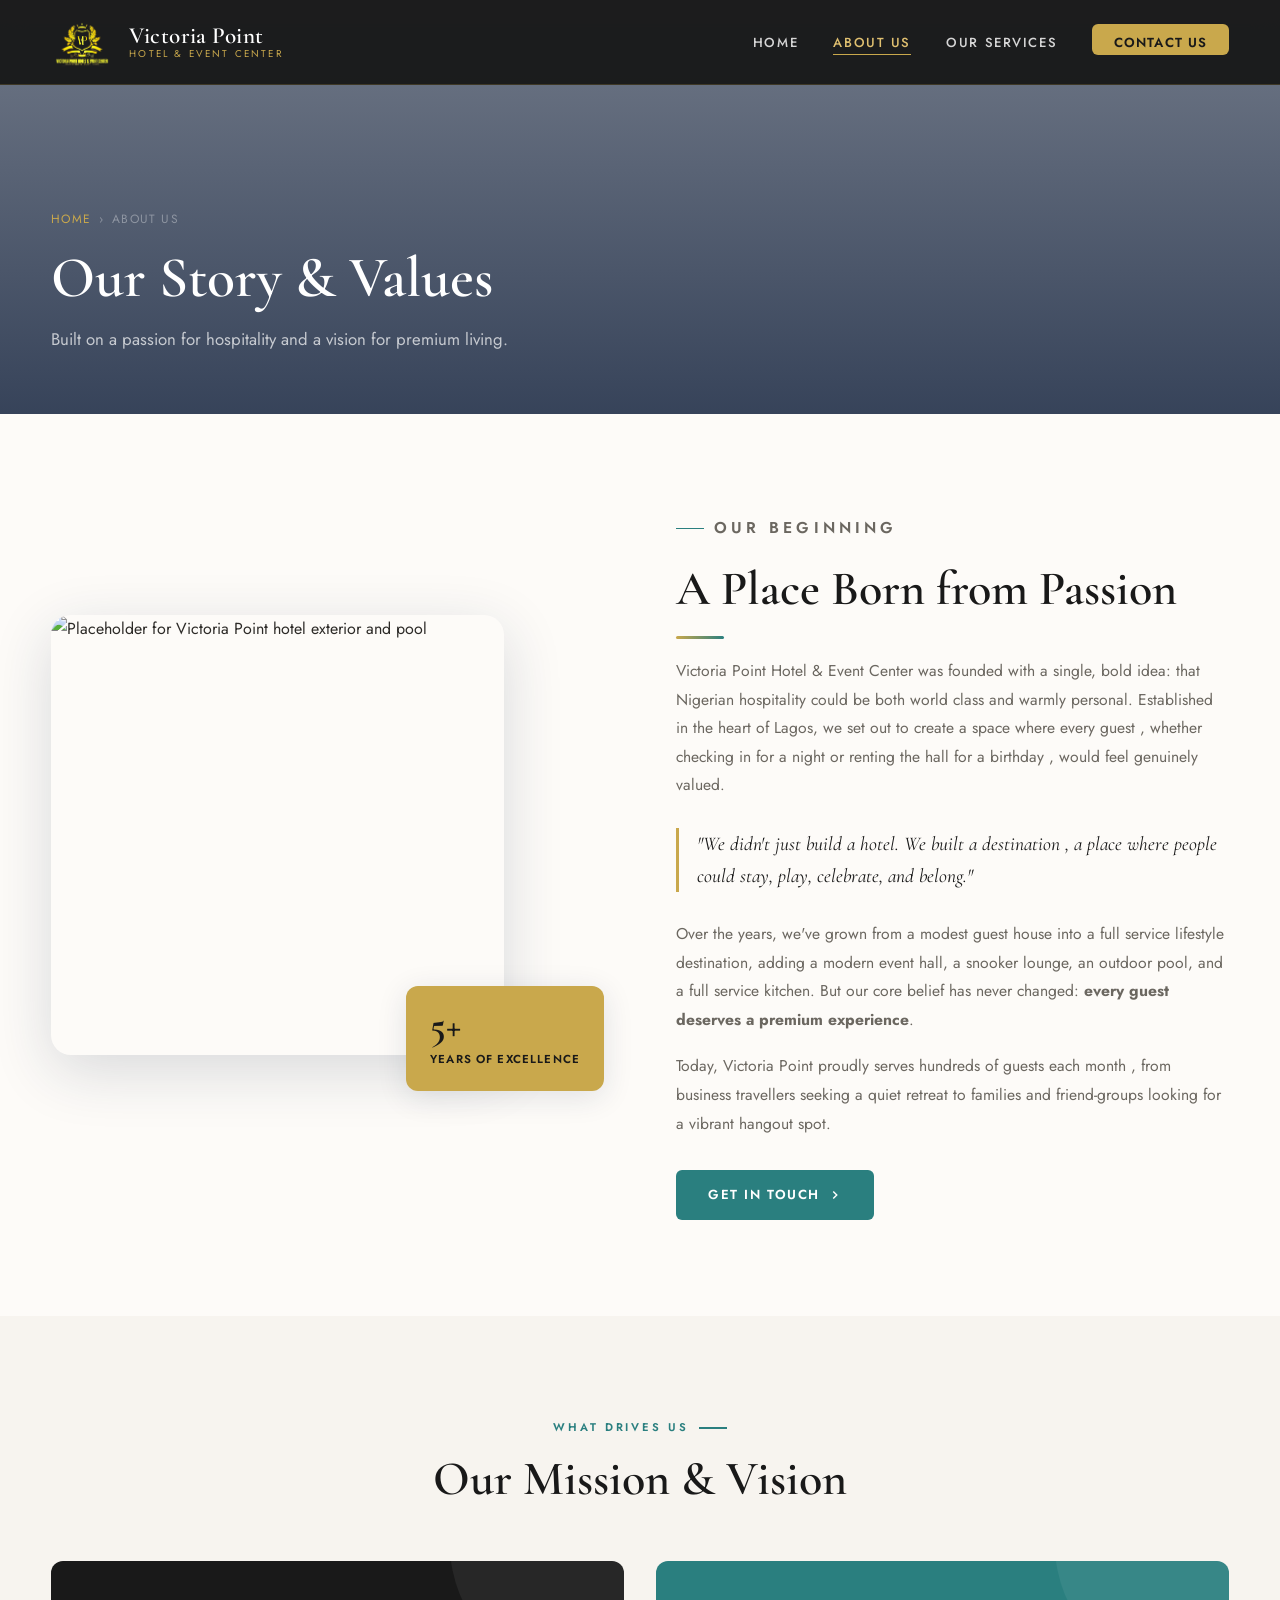
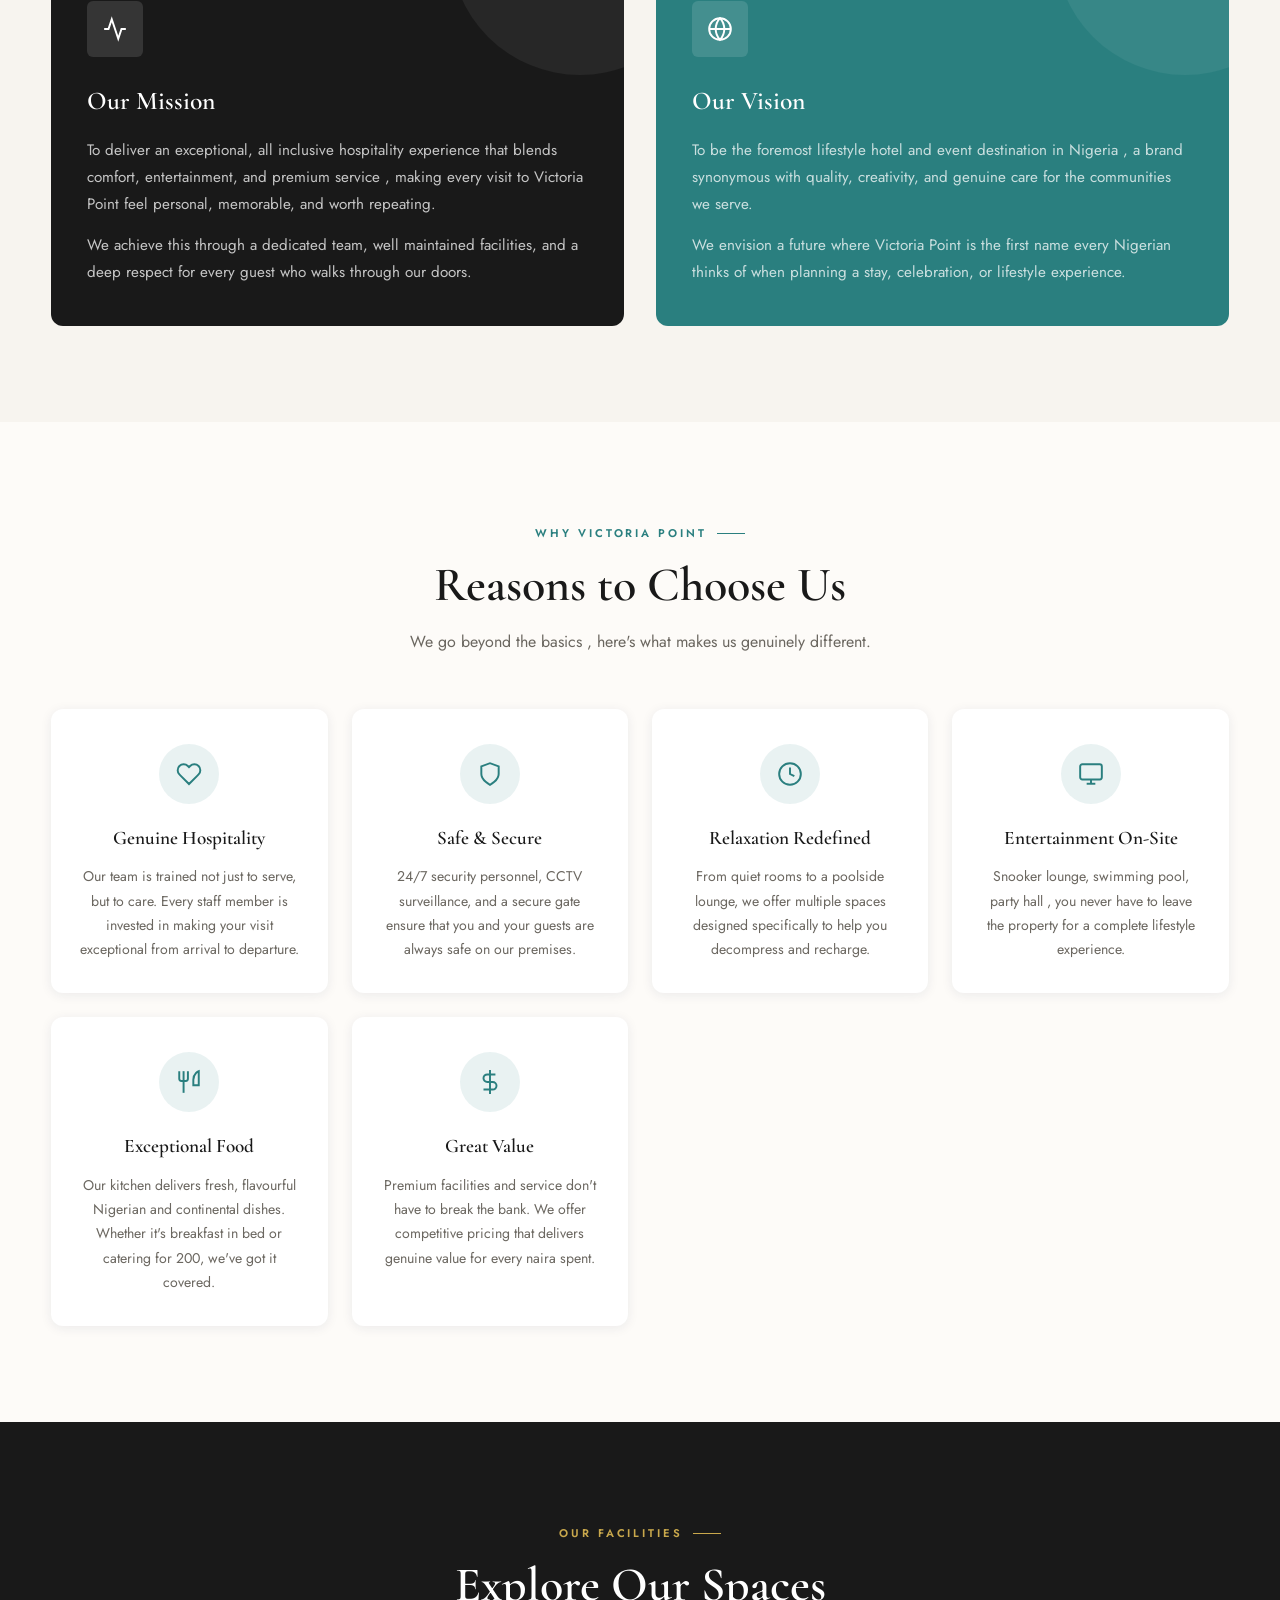
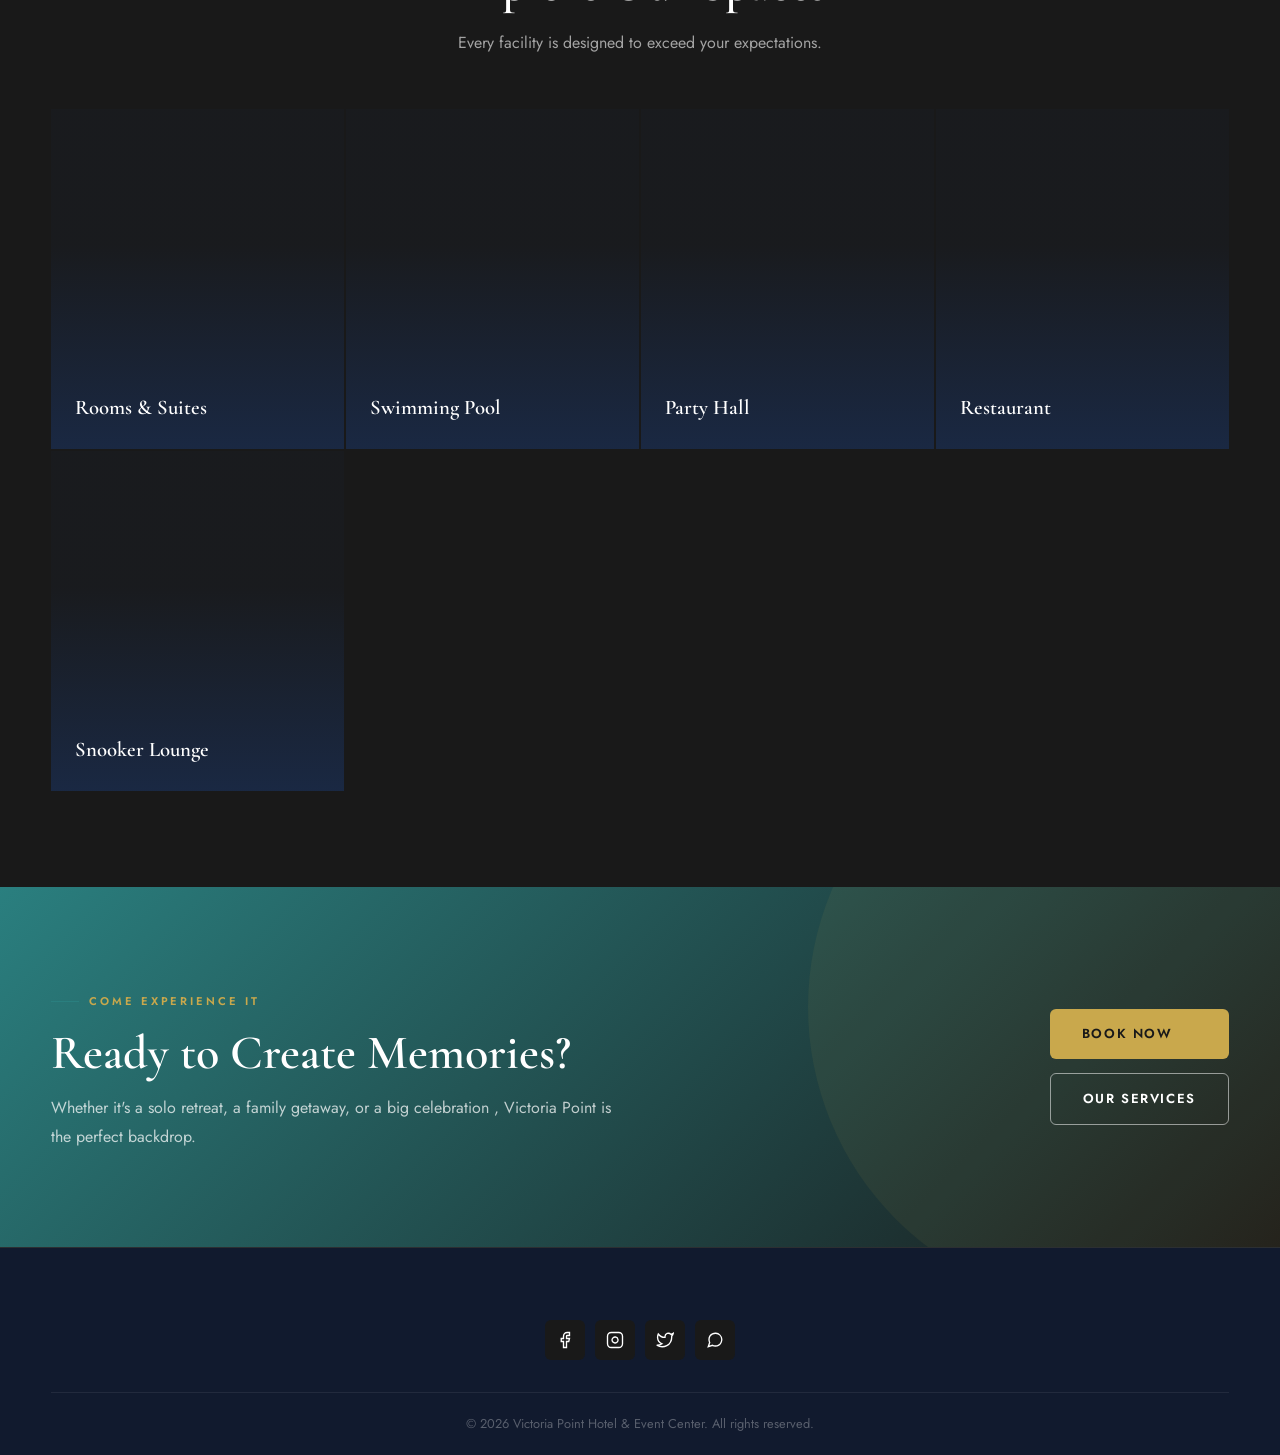
==== about.html @ 571b8498 "Update HTML files and add public directory" ====
﻿<!DOCTYPE html>
<html lang="en-NG">
<head>
  <meta charset="UTF-8" />
  <meta name="viewport" content="width=device-width, initial-scale=1.0" />
  <title>About Us | Victoria Point Hotel & Event Center</title>
  <meta name="description" content="Learn about Victoria Point Hotel & Event Center, our hospitality story, mission, vision, facilities, and what makes us a trusted destination in Epe, Lagos." />
  <meta name="robots" content="index,follow,max-image-preview:large" />
  <meta name="author" content="Victoria Point Hotel & Event Center" />
  <meta name="theme-color" content="#111a2e" />
  <meta name="referrer" content="strict-origin-when-cross-origin" />
  <link rel="canonical" href="https://victoriapointhotelepe.com/about.html" />
  <link rel="preconnect" href="https://fonts.googleapis.com" />
  <link rel="preconnect" href="https://fonts.gstatic.com" crossorigin />
  <meta property="og:title" content="About Victoria Point Hotel & Event Center" />
  <meta property="og:description" content="Discover the story, values, and facilities behind Victoria Point Hotel & Event Center in Epe, Lagos." />
  <meta property="og:type" content="article" />
  <meta property="og:url" content="https://victoriapointhotelepe.com/about.html" />
  <meta property="og:site_name" content="Victoria Point Hotel & Event Center" />
  <meta property="og:locale" content="en_NG" />
  <meta property="og:image" content="https://victoriapointhotelepe.com/images/victoria_pointlogo-removebg-preview.png" />
  <meta name="twitter:card" content="summary_large_image" />
  <meta name="twitter:title" content="About Victoria Point Hotel & Event Center" />
  <meta name="twitter:description" content="Our hospitality story, mission, vision, and premium facilities in Epe, Lagos." />
  <meta name="twitter:image" content="https://victoriapointhotelepe.com/images/victoria_pointlogo-removebg-preview.png" />
  <link rel="stylesheet" href="css/style.css" />
  <link rel="icon" href="/favicon.ico" sizes="any">
  <link rel="icon" type="image/png" sizes="48x48" href="/favicon-48x48.png">
  <link rel="apple-touch-icon" sizes="180x180" href="/apple-touch-icon.png">
  <script type="application/ld+json">
    {
      "@context": "https://schema.org",
      "@graph": [
        {
          "@type": "AboutPage",
          "@id": "https://victoriapointhotelepe.com/about.html#webpage",
          "url": "https://victoriapointhotelepe.com/about.html",
          "name": "About Us | Victoria Point Hotel & Event Center",
          "description": "Learn about Victoria Point Hotel & Event Center, our hospitality story, mission, vision, facilities, and what makes us a trusted destination in Epe, Lagos."
        },
        {
          "@type": "BreadcrumbList",
          "itemListElement": [
            { "@type": "ListItem", "position": 1, "name": "Home", "item": "https://victoriapointhotelepe.com/" },
            { "@type": "ListItem", "position": 2, "name": "About Us", "item": "https://victoriapointhotelepe.com/about.html" }
          ]
        }
      ]
    }
  </script>
</head>
<body>
<a class="skip-link" href="#main-content">Skip to main content</a>

<nav class="navbar" role="navigation" aria-label="Main navigation">
  <div class="container nav-inner">
    <a href="index.html" class="nav-logo" aria-label="Victoria Point Home">
      <span class="nav-logo-mark" aria-hidden="true">
        <img src="images/victoria_pointlogo-removebg-preview.png" alt="" loading="eager" />
      </span>
      <span class="nav-logo-text">
        <span class="logo-main">Victoria Point</span>
        <span class="logo-sub">Hotel &amp; Event Center</span>
      </span>
    </a>
    <button class="hamburger" aria-label="Toggle menu" aria-expanded="false" aria-controls="nav-links">
      <span></span><span></span><span></span>
    </button>
    <ul class="nav-links" id="nav-links" role="list">
      <li><a href="index.html">Home</a></li>
      <li><a href="about.html" class="active">About Us</a></li>
      <li><a href="services.html">Our Services</a></li>
      <li><a href="contact.html" class="nav-cta">Contact Us</a></li>
    </ul>
  </div>
</nav>

<header class="page-hero" aria-label="About us hero">
  <div class="page-hero-bg" style="background-image: url('images/about-hero.jpg');" role="img" aria-label="Hotel lobby aerial view"></div>
  <div class="page-hero-overlay"></div>
  <div class="container page-hero-content">
    <nav class="breadcrumb" aria-label="Breadcrumb">
      <a href="index.html">Home</a>
      <span>&rsaquo;</span>
      <span aria-current="page">About Us</span>
    </nav>
    <h1>Our Story &amp; Values</h1>
    <p>Built on a passion for hospitality and a vision for premium living.</p>
  </div>
</header>

<main id="main-content">
<section class="about-story" aria-labelledby="story-heading">
  <div class="container">
    <div class="story-grid">
      <div class="story-img reveal-left">
        <div class="story-img-main">
          <img src="images/client-image-placeholder.svg" alt="Placeholder for Victoria Point hotel exterior and pool" loading="lazy" />
        </div>
        <div class="story-badge" aria-label="5 years of excellence">
          <span class="big">5+</span>
          <span class="small">Years of Excellence</span>
        </div>
      </div>
      <div class="story-text reveal-right">
        <p class="section-label">Our Beginning</p>
        <h2 class="section-title" id="story-heading">A Place Born from Passion</h2>
        <div class="divider"></div>
        <p>Victoria Point Hotel &amp; Event Center was founded with a single, bold idea: that Nigerian hospitality could be both world class and warmly personal. Established in the heart of Lagos, we set out to create a space where every guest , whether checking in for a night or renting the hall for a birthday , would feel genuinely valued.</p>
        <blockquote class="highlight">"We didn't just build a hotel. We built a destination , a place where people could stay, play, celebrate, and belong."</blockquote>
        <p>Over the years, we've grown from a modest guest house into a full service lifestyle destination, adding a modern event hall, a snooker lounge, an outdoor pool, and a full service kitchen. But our core belief has never changed: <strong>every guest deserves a premium experience</strong>.</p>
        <p>Today, Victoria Point proudly serves hundreds of guests each month , from business travellers seeking a quiet retreat to families and friend-groups looking for a vibrant hangout spot.</p>
        <div style="margin-top: 32px;">
          <a href="contact.html" class="btn btn-teal">Get in Touch
            <svg viewBox="0 0 24 24" width="14" height="14" stroke="currentColor" fill="none" stroke-width="2.5"><polyline points="9 18 15 12 9 6"/></svg>
          </a>
        </div>
      </div>
    </div>
  </div>
</section>

<section class="mission-vision" aria-labelledby="mv-heading">
  <div class="container">
    <div class="text-center reveal">
      <p class="section-label">What Drives Us</p>
      <h2 class="section-title" id="mv-heading">Our Mission &amp; Vision</h2>
    </div>
    <div class="mv-grid">
      <div class="mv-card mission reveal-left">
        <div class="mv-icon">
          <svg viewBox="0 0 24 24"><path d="M22 12h-4l-3 9L9 3l-3 9H2"/></svg>
        </div>
        <h3>Our Mission</h3>
        <p>To deliver an exceptional, all inclusive hospitality experience that blends comfort, entertainment, and premium service , making every visit to Victoria Point feel personal, memorable, and worth repeating.</p>
        <p style="margin-top: 14px;">We achieve this through a dedicated team, well maintained facilities, and a deep respect for every guest who walks through our doors.</p>
      </div>
      <div class="mv-card vision reveal-right">
        <div class="mv-icon">
          <svg viewBox="0 0 24 24"><circle cx="12" cy="12" r="10"/><line x1="2" y1="12" x2="22" y2="12"/><path d="M12 2a15.3 15.3 0 014 10 15.3 15.3 0 01-4 10 15.3 15.3 0 01-4-10 15.3 15.3 0 014-10z"/></svg>
        </div>
        <h3>Our Vision</h3>
        <p>To be the foremost lifestyle hotel and event destination in Nigeria , a brand synonymous with quality, creativity, and genuine care for the communities we serve.</p>
        <p style="margin-top: 14px;">We envision a future where Victoria Point is the first name every Nigerian thinks of when planning a stay, celebration, or lifestyle experience.</p>
      </div>
    </div>
  </div>
</section>

<section class="why-choose" aria-labelledby="why-heading">
  <div class="container">
    <div class="text-center reveal">
      <p class="section-label">Why Victoria Point</p>
      <h2 class="section-title" id="why-heading">Reasons to Choose Us</h2>
      <p class="section-sub">We go beyond the basics , here's what makes us genuinely different.</p>
    </div>
    <div class="reasons-grid stagger">
      <div class="reason-card reveal">
        <div class="reason-icon">
          <svg viewBox="0 0 24 24"><path d="M20.84 4.61a5.5 5.5 0 00-7.78 0L12 5.67l-1.06-1.06a5.5 5.5 0 00-7.78 7.78l1.06 1.06L12 21.23l7.78-7.78 1.06-1.06a5.5 5.5 0 000-7.78z"/></svg>
        </div>
        <h4>Genuine Hospitality</h4>
        <p>Our team is trained not just to serve, but to care. Every staff member is invested in making your visit exceptional from arrival to departure.</p>
      </div>
      <div class="reason-card reveal delay-1">
        <div class="reason-icon">
          <svg viewBox="0 0 24 24"><path d="M12 22s8-4 8-10V5l-8-3-8 3v7c0 6 8 10 8 10z"/></svg>
        </div>
        <h4>Safe &amp; Secure</h4>
        <p>24/7 security personnel, CCTV surveillance, and a secure gate ensure that you and your guests are always safe on our premises.</p>
      </div>
      <div class="reason-card reveal delay-2">
        <div class="reason-icon">
          <svg viewBox="0 0 24 24"><circle cx="12" cy="12" r="10"/><polyline points="12 6 12 12 16 14"/></svg>
        </div>
        <h4>Relaxation Redefined</h4>
        <p>From quiet rooms to a poolside lounge, we offer multiple spaces designed specifically to help you decompress and recharge.</p>
      </div>
      <div class="reason-card reveal delay-3">
        <div class="reason-icon">
          <svg viewBox="0 0 24 24"><rect x="2" y="3" width="20" height="14" rx="2" ry="2"/><line x1="8" y1="21" x2="16" y2="21"/><line x1="12" y1="17" x2="12" y2="21"/></svg>
        </div>
        <h4>Entertainment On-Site</h4>
        <p>Snooker lounge, swimming pool, party hall , you never have to leave the property for a complete lifestyle experience.</p>
      </div>
      <div class="reason-card reveal delay-4">
        <div class="reason-icon">
          <svg viewBox="0 0 24 24"><path d="M3 2v7c0 1.1.9 2 2 2h4a2 2 0 002-2V2"/><path d="M7 2v20"/><path d="M21 15V2s-5 2-5 8v5h5z"/></svg>
        </div>
        <h4>Exceptional Food</h4>
        <p>Our kitchen delivers fresh, flavourful Nigerian and continental dishes. Whether it's breakfast in bed or catering for 200, we've got it covered.</p>
      </div>
      <div class="reason-card reveal delay-5">
        <div class="reason-icon">
          <svg viewBox="0 0 24 24"><line x1="12" y1="1" x2="12" y2="23"/><path d="M17 5H9.5a3.5 3.5 0 000 7h5a3.5 3.5 0 010 7H6"/></svg>
        </div>
        <h4>Great Value</h4>
        <p>Premium facilities and service don't have to break the bank. We offer competitive pricing that delivers genuine value for every naira spent.</p>
      </div>
    </div>
  </div>
</section>

<section class="facilities" aria-labelledby="fac-heading">
  <div class="container">
    <div class="text-center reveal">
      <p class="section-label" style="color: var(--gold); --teal: var(--gold);">Our Facilities</p>
      <h2 class="section-title" id="fac-heading" style="color:#fff;">Explore Our Spaces</h2>
      <p class="section-sub" style="color: rgba(255,255,255,0.6); margin: 14px auto 0;">Every facility is designed to exceed your expectations.</p>
    </div>
    <div class="facilities-grid stagger">
      <div class="fac-item reveal">
        <img src="images/client-image-placeholder.svg" alt="Placeholder for luxury hotel guest room" loading="lazy" />
        <div class="fac-overlay"><span class="fac-name">Rooms &amp; Suites</span></div>
      </div>
      <div class="fac-item reveal delay-1">
        <img src="images/client-image-placeholder.svg" alt="Placeholder for outdoor swimming pool" loading="lazy" />
        <div class="fac-overlay"><span class="fac-name">Swimming Pool</span></div>
      </div>
      <div class="fac-item reveal delay-2">
        <img src="images/client-image-placeholder.svg" alt="Placeholder for event party hall" loading="lazy" />
        <div class="fac-overlay"><span class="fac-name">Party Hall</span></div>
      </div>
      <div class="fac-item reveal delay-3">
        <img src="images/client-image-placeholder.svg" alt="Placeholder for restaurant dining" loading="lazy" />
        <div class="fac-overlay"><span class="fac-name">Restaurant</span></div>
      </div>
      <div class="fac-item reveal delay-4">
        <img src="images/client-image-placeholder.svg" alt="Placeholder for snooker and lounge area" loading="lazy" />
        <div class="fac-overlay"><span class="fac-name">Snooker Lounge</span></div>
      </div>
    </div>
  </div>
</section>

<section class="cta-section" aria-labelledby="cta-about-heading">
  <div class="container">
    <div class="cta-inner reveal">
      <div class="cta-text">
        <p class="section-label" style="color: var(--gold);">Come Experience It</p>
        <h2 class="section-title" id="cta-about-heading">Ready to Create Memories?</h2>
        <p class="section-sub">Whether it's a solo retreat, a family getaway, or a big celebration , Victoria Point is the perfect backdrop.</p>
      </div>
      <div class="cta-btns">
        <a href="contact.html" class="btn btn-primary">Book Now</a>
        <a href="services.html" class="btn btn-outline">Our Services</a>
      </div>
    </div>
  </div>
</section>

</main>

<footer class="footer" role="contentinfo">
  <div class="container">
    <div class="footer-grid">
      <div class="footer-social" aria-label="Social media links">
        <a href="https://www.facebook.com/victoriapointhotel" class="social-btn" aria-label="Facebook" target="_blank" rel="noopener noreferrer"><svg viewBox="0 0 24 24"><path d="M18 2h-3a5 5 0 00-5 5v3H7v4h3v8h4v-8h3l1-4h-4V7a1 1 0 011-1h3z"/></svg></a>
        <a href="https://www.instagram.com/victoriapointhotel" class="social-btn" aria-label="Instagram" target="_blank" rel="noopener noreferrer"><svg viewBox="0 0 24 24"><rect x="2" y="2" width="20" height="20" rx="5" ry="5"/><path d="M16 11.37A4 4 0 1112.63 8 4 4 0 0116 11.37z"/><line x1="17.5" y1="6.5" x2="17.51" y2="6.5"/></svg></a>
        <a href="https://x.com/victoriapointhotel" class="social-btn" aria-label="Twitter / X" target="_blank" rel="noopener noreferrer"><svg viewBox="0 0 24 24"><path d="M23 3a10.9 10.9 0 01-3.14 1.53 4.48 4.48 0 00-7.86 3v1A10.66 10.66 0 013 4s-4 9 5 13a11.64 11.64 0 01-7 2c9 5 20 0 20-11.5a4.5 4.5 0 00-.08-.83A7.72 7.72 0 0023 3z"/></svg></a>
        <a href="https://wa.me/2348166515206" class="social-btn" aria-label="WhatsApp" target="_blank" rel="noopener noreferrer"><svg viewBox="0 0 24 24"><path d="M21 11.5a8.38 8.38 0 01-.9 3.8 8.5 8.5 0 01-7.6 4.7 8.38 8.38 0 01-3.8-.9L3 21l1.9-5.7a8.38 8.38 0 01-.9-3.8 8.5 8.5 0 014.7-7.6 8.38 8.38 0 013.8-.9h.5a8.48 8.48 0 018 8v.5z"/></svg></a>
      </div>
    </div>
    <div class="footer-bottom">
      <p>&copy; 2026 Victoria Point Hotel &amp; Event Center. All rights reserved.</p>
    </div>
  </div>
</footer>

<script src="js/main.js" defer></script>
</body>
</html>
---- css/style.css ----
@import url('https://fonts.googleapis.com/css2?family=Cormorant+Garamond:ital,wght@0,300;0,400;0,500;0,600;0,700;1,400;1,500&family=Jost:wght@300;400;500;600&display=swap');

:root {
  --navy:       #191919;
  --navy-light: #262626;
  --teal:       #2a7f7f;
  --teal-light: #3a9898;
  --gold:       #c9a84c;
  --gold-light: #e0c070;
  --cream:      #f7f4ef;
  --off-white:  #fdfbf8;
  --light-gray: #eceae5;
  --mid-gray:   #9a9590;
  --dark-gray:  #3c3a36;
  --text:       #2c2a27;
  --text-light: #6b6760;

  --font-serif:  'Cormorant Garamond', Georgia, serif;
  --font-sans:   'Jost', 'Segoe UI', sans-serif;

  --shadow-sm:  0 2px 12px rgba(26,43,74,0.08);
  --shadow-md:  0 6px 30px rgba(26,43,74,0.12);
  --shadow-lg:  0 16px 60px rgba(26,43,74,0.16);

  --radius-sm:  6px;
  --radius-md:  12px;
  --radius-lg:  20px;

  --transition: 0.35s cubic-bezier(0.4, 0, 0.2, 1);
  --max-width:  1200px;
}

*, *::before, *::after { box-sizing: border-box; margin: 0; padding: 0; }

html {
  scroll-behavior: smooth;
  font-size: 16px;
  overflow-x: clip;
}

.skip-link {
  position: absolute;
  left: 16px;
  top: -56px;
  z-index: 2000;
  padding: 12px 16px;
  border-radius: var(--radius-sm);
  background: var(--gold);
  color: var(--navy);
  font-size: 0.8rem;
  font-weight: 600;
  letter-spacing: 0.08em;
  text-transform: uppercase;
  transition: top var(--transition);
}

.skip-link:focus {
  top: 16px;
}

body {
  font-family: var(--font-sans);
  color: var(--text);
  background: var(--off-white);
  line-height: 1.7;
  overflow-x: hidden;
  max-width: 100%;
}

img { display: block; max-width: 100%; height: auto; }
a  { color: inherit; text-decoration: none; }
ul { list-style: none; }
button { cursor: pointer; border: none; background: none; font-family: inherit; }

img[loading="lazy"] {
  content-visibility: auto;
}

.container {
  width: 92%;
  max-width: var(--max-width);
  margin: 0 auto;
}

.navbar {
  position: fixed;
  top: 0; left: 0; right: 0;
  z-index: 1000;
  background: rgba(24, 24, 24, 0.95);
  backdrop-filter: blur(12px);
  border-bottom: 1px solid rgba(201,168,76,0.2);
  transition: var(--transition);
}

.navbar.scrolled {
  box-shadow: 0 4px 24px rgba(0,0,0,0.22);
}

.nav-inner {
  display: flex;
  align-items: center;
  justify-content: space-between;
  height: 84px;
  gap: 12px;
  min-width: 0;
}

.nav-logo {
  display: flex;
  align-items: center;
  gap: 16px;
  line-height: 1.1;
  min-width: 0;
  flex: 1 1 auto;
}

.nav-logo-mark {
  width: 62px;
  height: 62px;
  display: inline-flex;
  align-items: center;
  justify-content: center;
  flex-shrink: 0;
  overflow: hidden;
}

.nav-logo-mark img {
  width: 100%;
  height: 100%;
  object-fit: contain;
  filter: brightness(1.18) contrast(1.12);
}

.nav-logo-text {
  display: flex;
  flex-direction: column;
  min-width: 0;
}

.nav-logo .logo-main {
  font-family: var(--font-serif);
  font-size: 1.45rem;
  font-weight: 600;
  color: #fff;
  letter-spacing: 0.02em;
}

.nav-logo .logo-sub {
  font-size: 0.62rem;
  font-weight: 400;
  color: var(--gold);
  letter-spacing: 0.22em;
  text-transform: uppercase;
}

.nav-links {
  display: flex;
  align-items: center;
  gap: 2.2rem;
}

.nav-links a {
  font-size: 0.82rem;
  font-weight: 500;
  letter-spacing: 0.12em;
  text-transform: uppercase;
  color: rgba(255,255,255,0.82);
  position: relative;
  padding-bottom: 3px;
  transition: color var(--transition);
}

.nav-links a::after {
  content: '';
  position: absolute;
  bottom: 0; left: 0;
  width: 0; height: 1px;
  background: var(--gold);
  transition: width var(--transition);
}

.nav-links a:hover,
.nav-links a.active { color: var(--gold-light); }
.nav-links a:hover::after,
.nav-links a.active::after { width: 100%; }

.nav-cta {
  padding: 9px 22px;
  background: var(--gold);
  color: var(--navy) !important;
  border-radius: var(--radius-sm);
  font-weight: 600 !important;
  letter-spacing: 0.08em !important;
  transition: background var(--transition), transform var(--transition) !important;
}

.nav-cta::after { display: none !important; }
.nav-cta:hover { background: var(--gold-light) !important; transform: translateY(-1px); }

.hamburger {
  display: none;
  flex-direction: column;
  gap: 5px;
  padding: 6px;
}

.hamburger span {
  width: 24px; height: 2px;
  background: #fff;
  border-radius: 2px;
  transition: var(--transition);
  display: block;
}

.hamburger.open span:nth-child(1) { transform: translateY(7px) rotate(45deg); }
.hamburger.open span:nth-child(2) { opacity: 0; transform: scaleX(0); }
.hamburger.open span:nth-child(3) { transform: translateY(-7px) rotate(-45deg); }

@media (max-width: 860px) {
  .hamburger { display: flex; }

  .nav-links {
    position: fixed;
    top: 84px; left: 0; right: 0;
    background: var(--navy);
    flex-direction: column;
    gap: 0;
    padding: 0;
    max-height: 0;
    overflow: hidden;
    transition: max-height 0.4s ease, padding 0.3s;
  }

  .nav-links li {
    width: 100%;
    display: flex;
    justify-content: center;
  }

  .nav-links.open {
    max-height: 360px;
    padding: 12px 0 20px;
    border-bottom: 2px solid var(--gold);
  }

  .nav-links a {
    padding: 13px 28px;
    width: 100%;
    font-size: 0.9rem;
    text-align: center;
    white-space: nowrap;
    border-bottom: 1px solid rgba(255,255,255,0.06);
  }

  .nav-links a::after {
    display: none;
  }

  .nav-cta {
    margin: 10px auto 0 !important;
    text-align: center;
    border-radius: var(--radius-sm) !important;
    display: inline-flex !important;
    align-items: center;
    justify-content: center;
    width: min(220px, calc(100% - 56px)) !important;
    min-height: 52px;
    padding: 12px 22px !important;
    white-space: nowrap;
  }

  .nav-logo {
    gap: 10px;
  }

  .nav-logo-mark {
    width: 54px;
    height: 54px;
  }

  .nav-logo .logo-main {
    font-size: 1.2rem;
  }

  .nav-logo .logo-sub {
    font-size: 0.56rem;
    letter-spacing: 0.16em;
  }
}

@media (max-width: 580px) {
  .container {
    width: min(100% - 24px, var(--max-width));
  }

  .nav-inner {
    height: 78px;
    gap: 8px;
  }

  .nav-logo {
    gap: 8px;
    max-width: calc(100% - 52px);
  }

  .nav-logo-mark {
    width: 42px;
    height: 42px;
  }

  .nav-logo .logo-main {
    font-size: 1rem;
    white-space: nowrap;
  }

  .nav-logo .logo-sub {
    font-size: 0.5rem;
    letter-spacing: 0.12em;
    white-space: nowrap;
  }

  .hamburger {
    flex: 0 0 auto;
    padding: 4px;
  }

  .nav-links {
    top: 78px;
  }
}

.hero {
  position: relative;
  min-height: 100vh;
  display: flex;
  align-items: center;
  overflow: hidden;
  background: var(--navy);
}

.hero-bg {
  position: absolute;
  inset: 0;
  background: url('../images/') center/cover no-repeat;
  transform: scale(1.04);
  transition: transform 8s ease;
}

.hero.loaded .hero-bg { transform: scale(1); }

.hero-overlay {
  position: absolute;
  inset: 0;
  background: linear-gradient(
    120deg,
    rgba(20,35,62,0.88) 0%,
    rgba(20,35,62,0.62) 55%,
    rgba(20,35,62,0.38) 100%
  );
}

.hero-content {
  position: relative;
  z-index: 2;
  max-width: 680px;
  padding: 120px 0 80px;
}

.hero-eyebrow {
  display: inline-flex;
  align-items: center;
  gap: 10px;
  font-size: 0.72rem;
  font-weight: 500;
  letter-spacing: 0.28em;
  text-transform: uppercase;
  color: var(--gold);
  margin-bottom: 24px;
}

.hero-eyebrow::before {
  content: '';
  width: 32px; height: 1px;
  background: var(--gold);
}

.hero-title {
  font-family: var(--font-serif);
  font-size: clamp(2.6rem, 5.5vw, 4.2rem);
  font-weight: 600;
  line-height: 1.12;
  color: #fff;
  margin-bottom: 22px;
}

.hero-title em {
  font-style: italic;
  color: var(--gold-light);
}

.hero-sub {
  font-size: 1.05rem;
  color: rgba(255,255,255,0.78);
  line-height: 1.75;
  margin-bottom: 42px;
  max-width: 520px;
}

.hero-btns {
  display: flex;
  gap: 16px;
  flex-wrap: wrap;
}

.btn {
  display: inline-flex;
  align-items: center;
  gap: 8px;
  padding: 14px 32px;
  border-radius: var(--radius-sm);
  font-size: 0.82rem;
  font-weight: 600;
  letter-spacing: 0.12em;
  text-transform: uppercase;
  transition: var(--transition);
}

.btn-primary {
  background: var(--gold);
  color: var(--navy);
}
.btn-primary:hover {
  background: var(--gold-light);
  transform: translateY(-2px);
  box-shadow: 0 8px 24px rgba(201,168,76,0.38);
}

.btn-outline {
  border: 1.5px solid rgba(255,255,255,0.52);
  color: #fff;
}
.btn-outline:hover {
  border-color: var(--gold);
  color: var(--gold);
  transform: translateY(-2px);
}

.btn-teal {
  background: var(--teal);
  color: #fff;
}
.btn-teal:hover {
  background: var(--teal-light);
  transform: translateY(-2px);
  box-shadow: 0 8px 24px rgba(42,127,127,0.32);
}

section { padding: 96px 0; }

.section-label {
  display: inline-flex;
  align-items: center;
  gap: 10px;
  font-size: 0.7rem;
  font-weight: 600;
  letter-spacing: 0.26em;
  text-transform: uppercase;
  color: var(--teal);
  margin-bottom: 14px;
}

.section-label::before {
  content: '';
  width: 28px; height: 1.5px;
  background: var(--teal);
}

.section-title {
  font-family: var(--font-serif);
  font-size: clamp(2rem, 3.8vw, 3rem);
  font-weight: 600;
  line-height: 1.2;
  color: var(--navy);
}

.section-sub {
  margin-top: 14px;
  font-size: 1rem;
  color: var(--text-light);
  max-width: 560px;
  line-height: 1.78;
}

.text-center { text-align: center; }
.text-center .section-sub { margin-left: auto; margin-right: auto; }
.text-center .section-label { justify-content: center; }
.text-center .section-label::before { display: none; }
.text-center .section-label::after {
  content: '';
  width: 28px; height: 1.5px;
  background: var(--teal);
}

.overview {
  background: var(--navy);
  padding: 72px 0;
}

.overview-grid {
  display: grid;
  grid-template-columns: repeat(auto-fit, minmax(180px, 1fr));
  gap: 2px;
}

.overview-item {
  padding: 38px 28px;
  text-align: center;
  border-right: 1px solid rgba(255,255,255,0.07);
  transition: background var(--transition);
}

.overview-item:last-child { border-right: none; }
.overview-item:hover { background: rgba(255,255,255,0.04); }

.overview-icon {
  width: 52px; height: 52px;
  background: rgba(201,168,76,0.12);
  border-radius: 50%;
  display: flex;
  align-items: center;
  justify-content: center;
  margin: 0 auto 16px;
  border: 1px solid rgba(201,168,76,0.25);
}

.overview-icon svg { width: 24px; height: 24px; stroke: var(--gold); fill: none; stroke-width: 1.8; }

.overview-num {
  font-family: var(--font-serif);
  font-size: 2.2rem;
  font-weight: 600;
  color: var(--gold);
  line-height: 1;
  margin-bottom: 6px;
}

.overview-num-text {
  font-size: 1.45rem;
  letter-spacing: 0.04em;
}

.overview-label {
  font-size: 0.78rem;
  font-weight: 500;
  letter-spacing: 0.1em;
  text-transform: uppercase;
  color: rgba(255,255,255,0.55);
}

.services-preview { background: var(--cream); }

.services-carousel {
  position: relative;
  margin-top: 56px;
}

.services-grid {
  display: grid;
  grid-auto-flow: column;
  grid-auto-columns: minmax(300px, calc((100% - 56px) / 3));
  gap: 28px;
  overflow-x: auto;
  overscroll-behavior-inline: contain;
  scroll-snap-type: x mandatory;
  scrollbar-width: none;
  scroll-behavior: smooth;
  padding: 6px 2px 18px;
}

.services-grid::-webkit-scrollbar {
  display: none;
}

.svc-card {
  background: #fff;
  border-radius: var(--radius-md);
  overflow: hidden;
  box-shadow: var(--shadow-sm);
  transition: transform var(--transition), box-shadow var(--transition);
  position: relative;
  scroll-snap-align: start;
}

.svc-card:hover {
  transform: translateY(-6px);
  box-shadow: var(--shadow-lg);
}

.svc-img {
  height: 220px;
  overflow: hidden;
  position: relative;
}

.svc-img img {
  width: 100%; height: 100%;
  object-fit: cover;
  transition: transform 0.6s ease;
}

.svc-card:hover .svc-img img { transform: scale(1.07); }

.svc-badge {
  position: absolute;
  top: 14px; right: 14px;
  background: var(--gold);
  color: var(--navy);
  font-size: 0.65rem;
  font-weight: 700;
  letter-spacing: 0.14em;
  text-transform: uppercase;
  padding: 4px 10px;
  border-radius: 20px;
}

.svc-body { padding: 28px 26px 30px; }

.svc-icon {
  width: 44px; height: 44px;
  background: rgba(42,127,127,0.1);
  border-radius: var(--radius-sm);
  display: flex;
  align-items: center;
  justify-content: center;
  margin-bottom: 14px;
}

.svc-icon svg {
  width: 22px; height: 22px;
  stroke: var(--teal); fill: none; stroke-width: 1.8;
}

.svc-body h3 {
  font-family: var(--font-serif);
  font-size: 1.38rem;
  font-weight: 600;
  color: var(--navy);
  margin-bottom: 8px;
}

.svc-body p {
  font-size: 0.9rem;
  color: var(--text-light);
  line-height: 1.72;
  margin-bottom: 18px;
}

.svc-link {
  display: inline-flex;
  align-items: center;
  gap: 6px;
  font-size: 0.78rem;
  font-weight: 600;
  letter-spacing: 0.12em;
  text-transform: uppercase;
  color: var(--teal);
  transition: gap var(--transition), color var(--transition);
}

.svc-link svg { width: 14px; height: 14px; stroke: currentColor; fill: none; stroke-width: 2.5; }
.svc-link:hover { gap: 10px; color: var(--navy); }

.services-nav {
  position: absolute;
  top: 50%;
  transform: translateY(-50%);
  width: 52px;
  height: 52px;
  border: 1px solid rgba(26,43,74,0.12);
  border-radius: 50%;
  background: rgba(255,255,255,0.92);
  color: var(--navy);
  box-shadow: var(--shadow-md);
  display: flex;
  align-items: center;
  justify-content: center;
  cursor: pointer;
  z-index: 2;
  transition: transform var(--transition), background var(--transition), color var(--transition), opacity var(--transition);
}

.services-nav:hover {
  background: var(--navy);
  color: #fff;
  transform: translateY(-50%) scale(1.03);
}

.services-nav:disabled {
  opacity: 0.45;
  cursor: default;
}

.services-nav svg {
  width: 22px;
  height: 22px;
  stroke: currentColor;
  fill: none;
  stroke-width: 2.2;
}

.services-nav-prev { left: -26px; }
.services-nav-next { right: -26px; }

.experience {
  background: var(--off-white);
}

.experience-inner {
  display: grid;
  grid-template-columns: 1fr 1fr;
  gap: 80px;
  align-items: center;
}

.exp-images {
  position: relative;
  height: 520px;
}

.exp-img-main {
  position: absolute;
  top: 0; left: 0;
  width: 72%;
  height: 78%;
  border-radius: var(--radius-md);
  overflow: hidden;
  box-shadow: var(--shadow-lg);
}

.exp-img-accent {
  position: absolute;
  bottom: 0; right: 0;
  width: 52%;
  height: 52%;
  border-radius: var(--radius-md);
  overflow: hidden;
  box-shadow: var(--shadow-md);
  border: 4px solid var(--off-white);
}

.exp-img-main img,
.exp-img-accent img {
  width: 100%; height: 100%;
  object-fit: cover;
}

.exp-floater {
  position: absolute;
  top: 48%;
  left: 58%;
  transform: translate(-50%, -50%);
  background: var(--gold);
  color: var(--navy);
  border-radius: var(--radius-md);
  padding: 18px 22px;
  text-align: center;
  box-shadow: 0 8px 32px rgba(201,168,76,0.35);
  z-index: 3;
  min-width: 130px;
}

.exp-floater .f-num {
  font-family: var(--font-serif);
  font-size: 2rem;
  font-weight: 700;
  line-height: 1;
  display: block;
}

.exp-floater .f-label {
  font-size: 0.68rem;
  font-weight: 600;
  letter-spacing: 0.12em;
  text-transform: uppercase;
  margin-top: 4px;
  display: block;
}

.exp-text .section-sub { max-width: 100%; }

.exp-features {
  display: grid;
  grid-template-columns: 1fr 1fr;
  gap: 16px;
  margin-top: 36px;
}

.exp-feat {
  display: flex;
  align-items: flex-start;
  gap: 12px;
  padding: 16px;
  background: var(--cream);
  border-radius: var(--radius-sm);
  border-left: 3px solid var(--teal);
}

.exp-feat svg {
  width: 20px; height: 20px; min-width: 20px;
  stroke: var(--teal); fill: none; stroke-width: 2;
  margin-top: 2px;
}

.exp-feat span {
  font-size: 0.88rem;
  font-weight: 500;
  color: var(--dark-gray);
}

@media (max-width: 900px) {
  .experience-inner { grid-template-columns: 1fr; gap: 48px; }
  .exp-images { height: 360px; }
}

.gallery-preview { background: var(--cream); }

.gallery-grid {
  display: grid;
  grid-template-columns: repeat(4, 1fr);
  grid-template-rows: 260px 260px;
  gap: 14px;
  margin-top: 52px;
}

.gallery-item {
  border-radius: var(--radius-sm);
  overflow: hidden;
  position: relative;
  cursor: pointer;
}

.gallery-item:nth-child(1) { grid-column: span 2; grid-row: span 2; }
.gallery-item:nth-child(4) { grid-column: span 2; }

.gallery-item img {
  width: 100%; height: 100%;
  object-fit: cover;
  transition: transform 0.5s ease;
}

.gallery-item:hover img { transform: scale(1.07); }

.gallery-overlay {
  position: absolute;
  inset: 0;
  background: linear-gradient(to top, rgba(26,43,74,0.7) 0%, transparent 50%);
  opacity: 0;
  transition: opacity var(--transition);
  display: flex;
  align-items: flex-end;
  padding: 20px;
}

.gallery-item:hover .gallery-overlay { opacity: 1; }

.gallery-overlay span {
  color: #fff;
  font-size: 0.8rem;
  font-weight: 600;
  letter-spacing: 0.1em;
  text-transform: uppercase;
}

@media (max-width: 768px) {
  .gallery-grid {
    grid-template-columns: 1fr 1fr;
    grid-template-rows: repeat(3, 200px);
  }
  .gallery-item:nth-child(1) { grid-column: span 2; grid-row: span 1; }
  .gallery-item:nth-child(4) { grid-column: span 1; }
}

.testimonials { background: var(--navy); }

.testimonials .section-title { color: #fff; }
.testimonials .section-sub { color: rgba(255,255,255,0.6); }
.testimonials .section-label { color: var(--gold); }
.testimonials .section-label::before { background: var(--gold); }
.testimonials .section-label::after { background: var(--gold); }

.testi-grid {
  display: grid;
  grid-template-columns: repeat(auto-fit, minmax(300px, 1fr));
  gap: 24px;
  margin-top: 52px;
}

.testi-card {
  background: rgba(255,255,255,0.05);
  border: 1px solid rgba(255,255,255,0.1);
  border-radius: var(--radius-md);
  padding: 32px 28px;
  transition: background var(--transition), border-color var(--transition);
}

.testi-card:hover {
  background: rgba(255,255,255,0.08);
  border-color: rgba(201,168,76,0.3);
}

.testi-stars {
  display: flex;
  gap: 4px;
  margin-bottom: 18px;
}

.testi-stars svg {
  width: 16px; height: 16px;
  fill: var(--gold);
  stroke: none;
}

.testi-text {
  font-family: var(--font-serif);
  font-size: 1.08rem;
  font-style: italic;
  color: rgba(255,255,255,0.82);
  line-height: 1.75;
  margin-bottom: 24px;
}

.testi-author {
  display: flex;
  align-items: center;
  gap: 14px;
}

.testi-avatar {
  width: 46px; height: 46px;
  border-radius: 50%;
  overflow: hidden;
  border: 2px solid var(--gold);
  flex-shrink: 0;
}

.testi-avatar img { width: 100%; height: 100%; object-fit: cover; }

.testi-author-info .name {
  font-weight: 600;
  font-size: 0.88rem;
  color: #fff;
}

.testi-author-info .role {
  font-size: 0.75rem;
  color: var(--gold);
  letter-spacing: 0.06em;
}

.cta-section {
  background: linear-gradient(135deg, var(--teal) 0%, var(--navy) 100%);
  padding: 96px 0;
  position: relative;
  overflow: hidden;
}

.cta-section::before {
  content: '';
  position: absolute;
  top: -50%; right: -10%;
  width: 600px; height: 600px;
  border-radius: 50%;
  background: rgba(201,168,76,0.07);
  pointer-events: none;
}

.cta-inner {
  display: grid;
  grid-template-columns: 1fr auto;
  gap: 40px;
  align-items: center;
}

.cta-text .section-title { color: #fff; }
.cta-text .section-sub { color: rgba(255,255,255,0.72); margin-top: 12px; }

.cta-btns { display: flex; flex-direction: column; gap: 14px; }

@media (max-width: 700px) {
  .cta-inner { grid-template-columns: 1fr; }
  .cta-btns { flex-direction: row; flex-wrap: wrap; }
}

.page-hero {
  min-height: 46vh;
  display: flex;
  align-items: flex-end;
  padding-bottom: 60px;
  position: relative;
  overflow: hidden;
}

.page-hero-bg {
  position: absolute;
  inset: 0;
  background-size: cover;
  background-position: center;
}

.page-hero-overlay {
  position: absolute;
  inset: 0;
  background: linear-gradient(to bottom, rgba(20,35,62,0.6), rgba(20,35,62,0.85));
}

.page-hero-content {
  position: relative;
  z-index: 2;
  padding-top: 120px;
}

.breadcrumb {
  display: flex;
  align-items: center;
  gap: 8px;
  font-size: 0.75rem;
  letter-spacing: 0.1em;
  text-transform: uppercase;
  color: rgba(255,255,255,0.5);
  margin-bottom: 16px;
}

.breadcrumb a { color: var(--gold); }
.breadcrumb span { color: rgba(255,255,255,0.35); }

.page-hero h1 {
  font-family: var(--font-serif);
  font-size: clamp(2.2rem, 4.5vw, 3.6rem);
  font-weight: 600;
  color: #fff;
  line-height: 1.15;
}

.page-hero p {
  font-size: 1.05rem;
  color: rgba(255,255,255,0.7);
  margin-top: 14px;
  max-width: 540px;
}

.about-story { background: var(--off-white); }

.story-grid {
  display: grid;
  grid-template-columns: 1fr 1fr;
  gap: 72px;
  align-items: center;
}

.story-img {
  position: relative;
  height: 500px;
}

.story-img-main {
  width: 82%; height: 88%;
  border-radius: var(--radius-lg);
  overflow: hidden;
  box-shadow: var(--shadow-lg);
}

.story-img-main img { width: 100%; height: 100%; object-fit: cover; }

.story-badge {
  position: absolute;
  bottom: 24px; right: 0;
  background: var(--gold);
  color: var(--navy);
  border-radius: var(--radius-md);
  padding: 20px 24px;
  box-shadow: var(--shadow-md);
}

.story-badge .big { font-family: var(--font-serif); font-size: 2.4rem; font-weight: 700; display: block; line-height: 1; }
.story-badge .small { font-size: 0.72rem; font-weight: 600; letter-spacing: 0.1em; text-transform: uppercase; }

.story-text p {
  font-size: 0.98rem;
  color: var(--text-light);
  line-height: 1.82;
  margin-bottom: 18px;
}

.story-text .highlight {
  font-family: var(--font-serif);
  font-size: 1.22rem;
  color: var(--navy);
  font-style: italic;
  border-left: 3px solid var(--gold);
  padding-left: 18px;
  margin: 28px 0;
  line-height: 1.65;
}

@media (max-width: 900px) {
  .story-grid { grid-template-columns: 1fr; gap: 48px; }
  .story-img { height: 320px; }
}

.mission-vision { background: var(--cream); }

.mv-grid {
  display: grid;
  grid-template-columns: 1fr 1fr;
  gap: 32px;
  margin-top: 52px;
}

.mv-card {
  padding: 40px 36px;
  border-radius: var(--radius-md);
  position: relative;
  overflow: hidden;
}

.mv-card.mission { background: var(--navy); }
.mv-card.vision  { background: var(--teal); }

.mv-card::before {
  content: '';
  position: absolute;
  top: -40%; right: -15%;
  width: 260px; height: 260px;
  border-radius: 50%;
  background: rgba(255,255,255,0.06);
  pointer-events: none;
}

.mv-icon {
  width: 56px; height: 56px;
  background: rgba(255,255,255,0.12);
  border-radius: var(--radius-sm);
  display: flex;
  align-items: center;
  justify-content: center;
  margin-bottom: 22px;
}

.mv-icon svg { width: 26px; height: 26px; stroke: #fff; fill: none; stroke-width: 1.8; }

.mv-card h3 {
  font-family: var(--font-serif);
  font-size: 1.6rem;
  font-weight: 600;
  color: #fff;
  margin-bottom: 14px;
}

.mv-card p { font-size: 0.95rem; color: rgba(255,255,255,0.75); line-height: 1.78; }

@media (max-width: 700px) { .mv-grid { grid-template-columns: 1fr; } }

.why-choose { background: var(--off-white); }

.reasons-grid {
  display: grid;
  grid-template-columns: repeat(auto-fit, minmax(260px, 1fr));
  gap: 24px;
  margin-top: 52px;
}

.reason-card {
  padding: 32px 28px;
  background: #fff;
  border-radius: var(--radius-md);
  box-shadow: var(--shadow-sm);
  border-top: 3px solid transparent;
  transition: border-color var(--transition), transform var(--transition), box-shadow var(--transition);
  text-align: center;
}

.reason-card:hover {
  border-top-color: var(--gold);
  transform: translateY(-5px);
  box-shadow: var(--shadow-md);
}

.reason-icon {
  width: 60px; height: 60px;
  border-radius: 50%;
  background: rgba(42,127,127,0.1);
  display: flex;
  align-items: center;
  justify-content: center;
  margin: 0 auto 18px;
  transition: background var(--transition);
}

.reason-card:hover .reason-icon { background: rgba(42,127,127,0.18); }
.reason-icon svg { width: 26px; height: 26px; stroke: var(--teal); fill: none; stroke-width: 1.8; }

.reason-card h4 {
  font-family: var(--font-serif);
  font-size: 1.2rem;
  font-weight: 600;
  color: var(--navy);
  margin-bottom: 10px;
}

.reason-card p { font-size: 0.88rem; color: var(--text-light); line-height: 1.72; }

.facilities { background: var(--navy); overflow: hidden; }

.facilities-grid {
  display: grid;
  grid-template-columns: repeat(auto-fit, minmax(240px, 1fr));
  gap: 2px;
  margin-top: 52px;
}

.fac-item {
  position: relative;
  height: 340px;
  overflow: hidden;
  cursor: pointer;
}

.fac-item img {
  width: 100%; height: 100%;
  object-fit: cover;
  transition: transform 0.5s ease;
}

.fac-item:hover img { transform: scale(1.1); }

.fac-overlay {
  position: absolute;
  inset: 0;
  background: linear-gradient(to top, rgba(26,43,74,0.85) 0%, rgba(26,43,74,0.1) 60%);
  display: flex;
  align-items: flex-end;
  padding: 24px;
  transition: background var(--transition);
}

.fac-item:hover .fac-overlay {
  background: linear-gradient(to top, rgba(42,127,127,0.85) 0%, rgba(42,127,127,0.2) 60%);
}

.fac-name {
  font-family: var(--font-serif);
  font-size: 1.3rem;
  font-weight: 600;
  color: #fff;
}

.services-section { background: var(--off-white); }

.services-category {
  margin-bottom: 72px;
}

.category-header {
  display: flex;
  align-items: center;
  gap: 18px;
  margin-bottom: 36px;
  padding-bottom: 20px;
  border-bottom: 1px solid var(--light-gray);
}

.cat-icon {
  width: 52px; height: 52px;
  border-radius: var(--radius-sm);
  display: flex;
  align-items: center;
  justify-content: center;
  flex-shrink: 0;
}

.cat-icon.navy { background: var(--navy); }
.cat-icon.teal { background: var(--teal); }
.cat-icon svg { width: 24px; height: 24px; stroke: #fff; fill: none; stroke-width: 1.8; }

.cat-title {
  font-family: var(--font-serif);
  font-size: 1.8rem;
  font-weight: 600;
  color: var(--navy);
}

.cat-sub { font-size: 0.88rem; color: var(--text-light); margin-top: 3px; }

.service-cards {
  display: grid;
  grid-template-columns: repeat(auto-fit, minmax(280px, 1fr));
  gap: 22px;
}

.s-card {
  background: #fff;
  border-radius: var(--radius-md);
  padding: 30px 26px;
  box-shadow: var(--shadow-sm);
  transition: transform var(--transition), box-shadow var(--transition);
  position: relative;
  overflow: hidden;
}

.s-card::before {
  content: '';
  position: absolute;
  top: 0; left: 0; right: 0;
  height: 3px;
  background: var(--light-gray);
  transition: background var(--transition);
}

.s-card:hover { transform: translateY(-5px); box-shadow: var(--shadow-md); }
.s-card:hover::before { background: var(--gold); }

.s-card-icon {
  width: 48px; height: 48px;
  border-radius: var(--radius-sm);
  display: flex;
  align-items: center;
  justify-content: center;
  margin-bottom: 18px;
}

.s-card-icon.bg-navy { background: rgba(26,43,74,0.1); }
.s-card-icon.bg-teal { background: rgba(42,127,127,0.1); }
.s-card-icon.bg-gold { background: rgba(201,168,76,0.12); }

.s-card-icon.bg-navy svg { stroke: var(--navy); }
.s-card-icon.bg-teal svg { stroke: var(--teal); }
.s-card-icon.bg-gold svg { stroke: var(--gold); }

.s-card-icon svg { width: 22px; height: 22px; fill: none; stroke-width: 1.8; }

.s-card h4 {
  font-family: var(--font-serif);
  font-size: 1.22rem;
  font-weight: 600;
  color: var(--navy);
  margin-bottom: 10px;
}

.s-card p { font-size: 0.88rem; color: var(--text-light); line-height: 1.72; }

.s-card ul {
  list-style: none;
  margin-top: 14px;
  display: flex;
  flex-direction: column;
  gap: 7px;
}

.s-card ul li {
  display: flex;
  align-items: center;
  gap: 8px;
  font-size: 0.84rem;
  color: var(--text-light);
}

.s-card ul li::before {
  content: '';
  width: 6px; height: 6px;
  border-radius: 50%;
  background: var(--teal);
  flex-shrink: 0;
}

.pricing-strip {
  background: var(--navy);
  padding: 72px 0;
}

.pricing-strip .section-title { color: #fff; }
.pricing-strip .section-sub   { color: rgba(255,255,255,0.6); }

.pricing-cards {
  display: grid;
  grid-template-columns: repeat(auto-fit, minmax(260px, 1fr));
  gap: 22px;
  margin-top: 52px;
}

.p-card {
  background: rgba(255,255,255,0.06);
  border: 1px solid rgba(255,255,255,0.1);
  border-radius: var(--radius-md);
  padding: 36px 28px;
  text-align: center;
  transition: background var(--transition), border-color var(--transition), transform var(--transition);
}

.p-card.featured {
  background: var(--gold);
  border-color: var(--gold);
  transform: translateY(-8px);
}

.p-card:not(.featured):hover {
  background: rgba(255,255,255,0.1);
  border-color: rgba(201,168,76,0.4);
  transform: translateY(-4px);
}

.p-badge {
  display: inline-block;
  background: var(--navy);
  color: var(--gold);
  font-size: 0.65rem;
  font-weight: 700;
  letter-spacing: 0.16em;
  text-transform: uppercase;
  padding: 4px 12px;
  border-radius: 20px;
  margin-bottom: 16px;
}

.p-card.featured .p-badge { background: rgba(26,43,74,0.2); color: var(--navy); }

.p-name {
  font-family: var(--font-serif);
  font-size: 1.4rem;
  font-weight: 600;
  color: #fff;
  margin-bottom: 8px;
}

.p-card.featured .p-name { color: var(--navy); }

.p-price {
  margin: 18px 0;
}

.p-price .amount {
  font-family: var(--font-serif);
  font-size: 2.4rem;
  font-weight: 700;
  color: var(--gold-light);
}

.p-card.featured .p-price .amount { color: var(--navy); }

.p-price .period {
  font-size: 0.8rem;
  color: rgba(255,255,255,0.5);
}

.p-card.featured .p-price .period { color: rgba(26,43,74,0.65); }

.p-features {
  list-style: none;
  margin: 0 0 28px;
  display: flex;
  flex-direction: column;
  gap: 10px;
  text-align: left;
}

.p-features li {
  display: flex;
  align-items: center;
  gap: 8px;
  font-size: 0.86rem;
  color: rgba(255,255,255,0.7);
}

.p-card.featured .p-features li { color: rgba(26,43,74,0.82); }

.p-features li svg {
  width: 16px; height: 16px;
  stroke: var(--gold);
  fill: none;
  stroke-width: 2.5;
  flex-shrink: 0;
}

.p-card.featured .p-features li svg { stroke: var(--navy); }

.contact-section { background: var(--off-white); }

.contact-grid {
  display: grid;
  grid-template-columns: 1fr 1.5fr;
  gap: 56px;
  align-items: start;
}

.contact-info h3 {
  font-family: var(--font-serif);
  font-size: 1.9rem;
  font-weight: 600;
  color: var(--navy);
  margin-bottom: 14px;
}

.contact-info p {
  font-size: 0.95rem;
  color: var(--text-light);
  line-height: 1.78;
  margin-bottom: 36px;
}

.contact-items { display: flex; flex-direction: column; gap: 20px; margin-bottom: 36px; }

.c-item {
  display: flex;
  align-items: flex-start;
  gap: 14px;
}

.c-item-icon {
  width: 44px; height: 44px;
  background: rgba(42,127,127,0.12);
  border-radius: var(--radius-sm);
  display: flex;
  align-items: center;
  justify-content: center;
  flex-shrink: 0;
}

.c-item-icon svg { width: 20px; height: 20px; stroke: var(--teal); fill: none; stroke-width: 2; }

.c-item-text .label {
  font-size: 0.72rem;
  font-weight: 600;
  letter-spacing: 0.14em;
  text-transform: uppercase;
  color: var(--mid-gray);
  margin-bottom: 3px;
}

.c-item-text .value {
  font-size: 0.96rem;
  font-weight: 500;
  color: var(--navy);
}

.social-links { display: flex; gap: 12px; }

.social-btn {
  width: 40px; height: 40px;
  border-radius: var(--radius-sm);
  background: var(--navy);
  display: flex;
  align-items: center;
  justify-content: center;
  transition: background var(--transition), transform var(--transition);
}

.social-btn:hover { background: var(--teal); transform: translateY(-2px); }
.social-btn svg { width: 18px; height: 18px; stroke: #fff; fill: none; stroke-width: 1.8; }

.contact-form-wrap {
  background: #fff;
  border-radius: var(--radius-lg);
  padding: 44px 40px;
  box-shadow: var(--shadow-md);
}

.form-title {
  font-family: var(--font-serif);
  font-size: 1.6rem;
  font-weight: 600;
  color: var(--navy);
  margin-bottom: 6px;
}

.form-sub { font-size: 0.9rem; color: var(--text-light); margin-bottom: 30px; }

.form-row {
  display: grid;
  grid-template-columns: 1fr 1fr;
  gap: 16px;
}

.form-group { margin-bottom: 20px; }

.form-group label {
  display: block;
  font-size: 0.78rem;
  font-weight: 600;
  letter-spacing: 0.1em;
  text-transform: uppercase;
  color: var(--dark-gray);
  margin-bottom: 7px;
}

.form-group input,
.form-group textarea,
.form-group select {
  width: 100%;
  padding: 13px 16px;
  border: 1.5px solid var(--light-gray);
  border-radius: var(--radius-sm);
  font-family: var(--font-sans);
  font-size: 0.94rem;
  color: var(--text);
  background: var(--off-white);
  outline: none;
  transition: border-color var(--transition), box-shadow var(--transition);
}

.form-group input:focus,
.form-group textarea:focus,
.form-group select:focus {
  border-color: var(--teal);
  box-shadow: 0 0 0 3px rgba(42,127,127,0.12);
  background: #fff;
}

.form-group input.error,
.form-group textarea.error { border-color: #e05252; box-shadow: 0 0 0 3px rgba(224,82,82,0.1); }

.form-group textarea { resize: vertical; min-height: 140px; }

.error-msg {
  font-size: 0.76rem;
  color: #e05252;
  margin-top: 5px;
  display: none;
}

.error-msg.show { display: block; }

.form-group input.error + .error-msg,
.form-group textarea.error + .error-msg { display: block; }

.form-submit {
  width: 100%;
  padding: 16px;
  background: var(--navy);
  color: #fff;
  border-radius: var(--radius-sm);
  font-family: var(--font-sans);
  font-size: 0.84rem;
  font-weight: 600;
  letter-spacing: 0.14em;
  text-transform: uppercase;
  transition: background var(--transition), transform var(--transition), box-shadow var(--transition);
  margin-top: 8px;
}

.form-submit:hover {
  background: var(--teal);
  transform: translateY(-2px);
  box-shadow: 0 8px 24px rgba(42,127,127,0.28);
}

.form-success {
  display: none;
  text-align: center;
  padding: 28px;
}

.form-success.show { display: block; }

.form-success svg {
  width: 56px; height: 56px;
  stroke: var(--teal);
  fill: none;
  stroke-width: 1.5;
  margin: 0 auto 14px;
}

.form-success h4 {
  font-family: var(--font-serif);
  font-size: 1.5rem;
  color: var(--navy);
  margin-bottom: 8px;
}

.form-success p { font-size: 0.95rem; color: var(--text-light); }

.map-section { background: var(--cream); padding: 72px 0; }

.map-wrap {
  border-radius: var(--radius-md);
  overflow: hidden;
  box-shadow: var(--shadow-md);
  height: 400px;
}

.map-wrap iframe { width: 100%; height: 100%; border: none; }

@media (max-width: 900px) {
  .contact-grid { grid-template-columns: 1fr; }
  .contact-form-wrap { padding: 32px 22px; }
  .form-row { grid-template-columns: 1fr; }
}

.footer {
  background: #111a2e;
  padding: 72px 0 0;
  border-top: 1px solid rgba(201,168,76,0.15);
}

.footer-grid {
  display: flex;
  justify-content: center;
  padding-bottom: 32px;
}

.footer-brand .logo-main {
  font-family: var(--font-serif);
  font-size: 1.5rem;
  font-weight: 600;
  color: #fff;
  display: block;
}

.footer-brand .logo-sub {
  font-size: 0.62rem;
  font-weight: 500;
  letter-spacing: 0.22em;
  text-transform: uppercase;
  color: var(--gold);
  display: block;
  margin-bottom: 16px;
}

.footer-brand p {
  font-size: 0.88rem;
  color: rgba(255,255,255,0.5);
  line-height: 1.78;
  margin-bottom: 22px;
}

.footer-social { display: flex; gap: 10px; justify-content: center; }

.footer-col h4 {
  font-size: 0.72rem;
  font-weight: 700;
  letter-spacing: 0.2em;
  text-transform: uppercase;
  color: var(--gold);
  margin-bottom: 18px;
}

.footer-col ul { display: flex; flex-direction: column; gap: 10px; }

.footer-col ul li a {
  font-size: 0.88rem;
  color: rgba(255,255,255,0.5);
  transition: color var(--transition);
  display: flex;
  align-items: center;
  gap: 6px;
}

.footer-col ul li a:hover { color: var(--gold-light); }
.footer-col ul li a::before { content: '›'; color: var(--teal); font-size: 1rem; }

.footer-contact-items { display: flex; flex-direction: column; gap: 12px; }

.footer-contact-items .item {
  display: flex;
  align-items: flex-start;
  gap: 10px;
  font-size: 0.86rem;
  color: rgba(255,255,255,0.5);
  line-height: 1.5;
}

.footer-contact-items .item svg {
  width: 15px; height: 15px;
  stroke: var(--teal); fill: none; stroke-width: 2;
  flex-shrink: 0;
  margin-top: 2px;
}

.footer-bottom {
  border-top: 1px solid rgba(255,255,255,0.07);
  padding: 20px 0;
  display: flex;
  justify-content: center;
  align-items: center;
  flex-wrap: wrap;
  gap: 10px;
}

.footer-bottom p {
  font-size: 0.8rem;
  color: rgba(255,255,255,0.3);
}


.reveal {
  opacity: 0;
  transform: translateY(36px);
  transition: opacity 0.7s ease, transform 0.7s ease;
}

.reveal.visible {
  opacity: 1;
  transform: translateY(0);
}

.reveal-left {
  opacity: 0;
  transform: translateX(-36px);
  transition: opacity 0.7s ease, transform 0.7s ease;
}

.reveal-left.visible {
  opacity: 1;
  transform: translateX(0);
}

.reveal-right {
  opacity: 0;
  transform: translateX(36px);
  transition: opacity 0.7s ease, transform 0.7s ease;
}

.reveal-right.visible {
  opacity: 1;
  transform: translateX(0);
}

.delay-1 { transition-delay: 0.1s; }
.delay-2 { transition-delay: 0.2s; }
.delay-3 { transition-delay: 0.3s; }
.delay-4 { transition-delay: 0.4s; }
.delay-5 { transition-delay: 0.5s; }

.divider {
  width: 48px; height: 3px;
  background: linear-gradient(90deg, var(--gold), var(--teal));
  border-radius: 2px;
  margin: 18px 0;
}

.divider.centered { margin: 18px auto; }

.tag {
  display: inline-block;
  padding: 4px 12px;
  border-radius: 20px;
  font-size: 0.72rem;
  font-weight: 600;
  letter-spacing: 0.1em;
  text-transform: uppercase;
}

.tag-gold { background: rgba(201,168,76,0.15); color: var(--gold); }
.tag-teal { background: rgba(42,127,127,0.12); color: var(--teal); }

.stagger > *:nth-child(1) { transition-delay: 0.05s; }
.stagger > *:nth-child(2) { transition-delay: 0.12s; }
.stagger > *:nth-child(3) { transition-delay: 0.19s; }
.stagger > *:nth-child(4) { transition-delay: 0.26s; }
.stagger > *:nth-child(5) { transition-delay: 0.33s; }
.stagger > *:nth-child(6) { transition-delay: 0.40s; }

@media (max-width: 580px) {
  section { padding: 64px 0; }
  .hero-content { padding: 100px 0 60px; }

  .services-carousel {
    margin-top: 44px;
  }

  .services-grid {
    grid-auto-columns: 88%;
    gap: 18px;
    padding-bottom: 10px;
  }

  .services-nav {
    display: none;
  }

  .footer-bottom { flex-direction: column; text-align: center; }
}

@media (min-width: 581px) and (max-width: 900px) {
  .services-grid {
    grid-auto-columns: minmax(280px, calc((100% - 28px) / 2));
  }

  .services-nav {
    width: 46px;
    height: 46px;
  }

  .services-nav-prev { left: -12px; }
  .services-nav-next { right: -12px; }
}
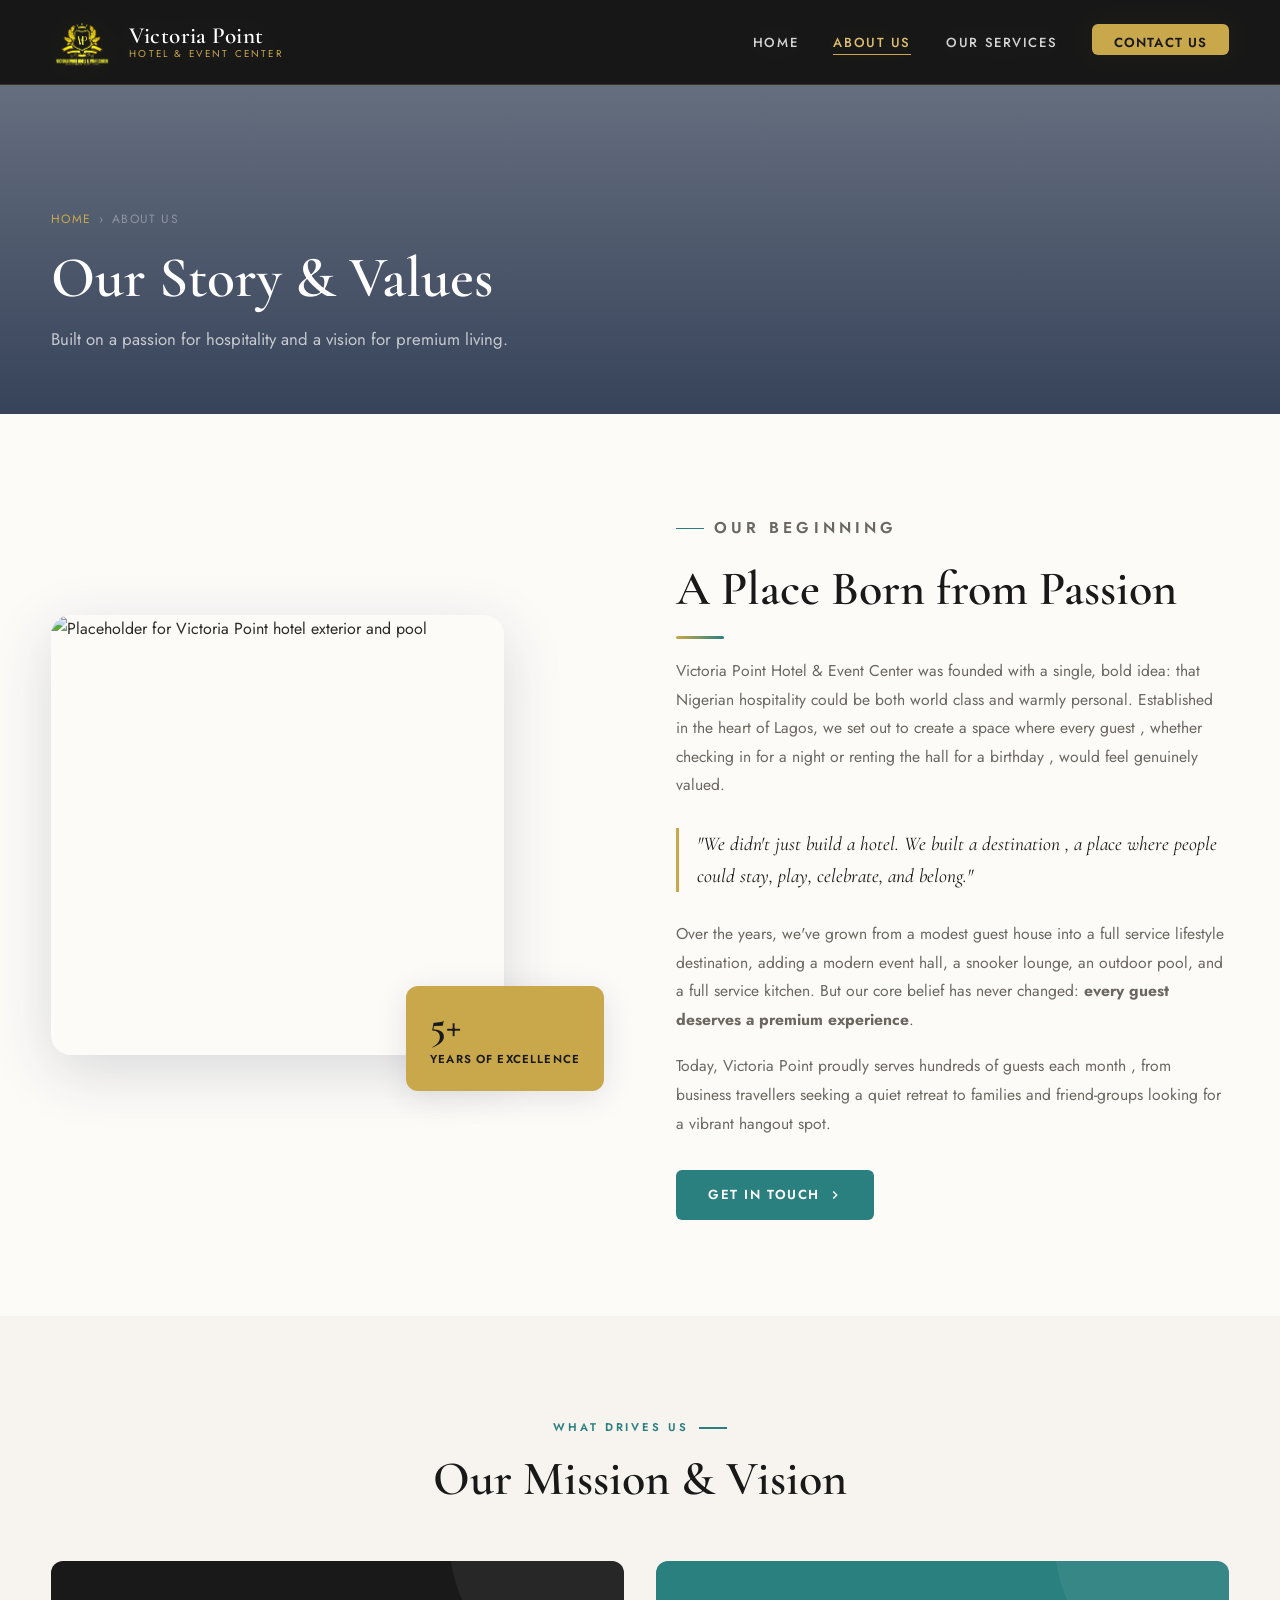
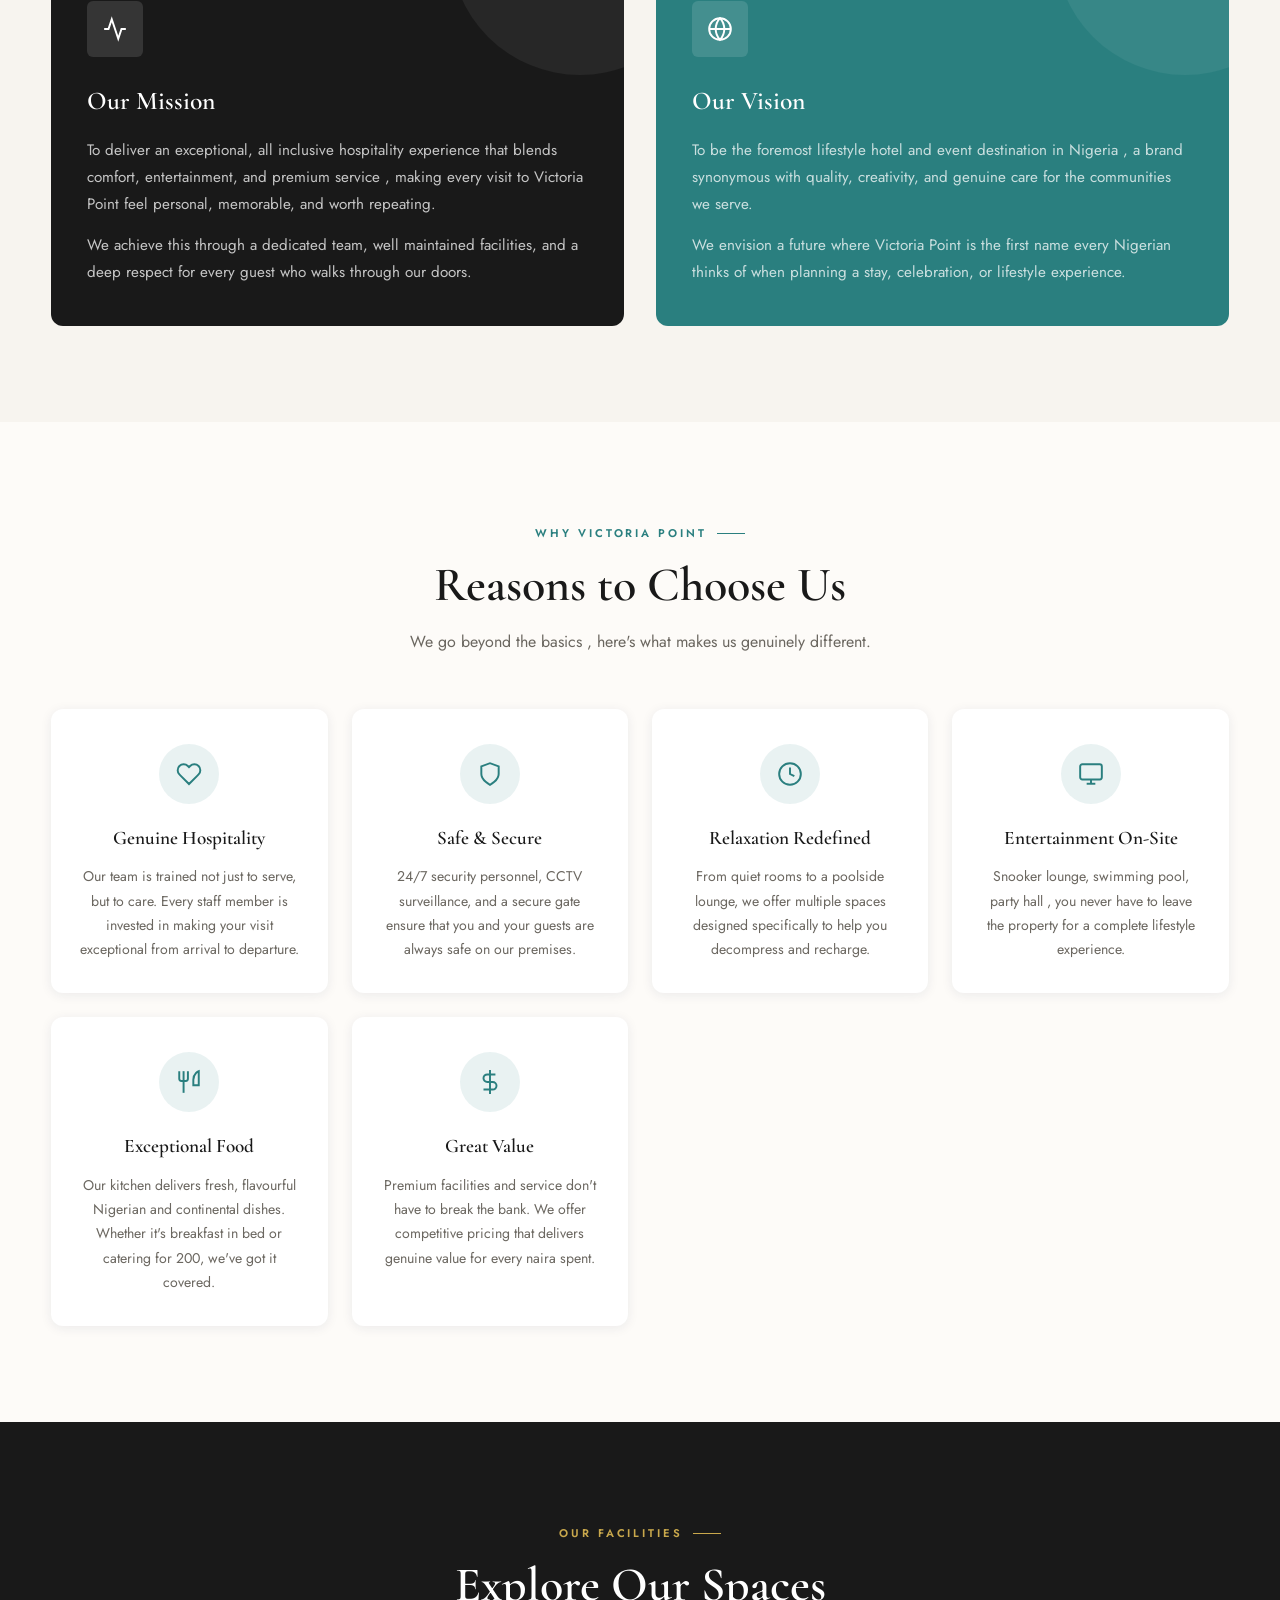
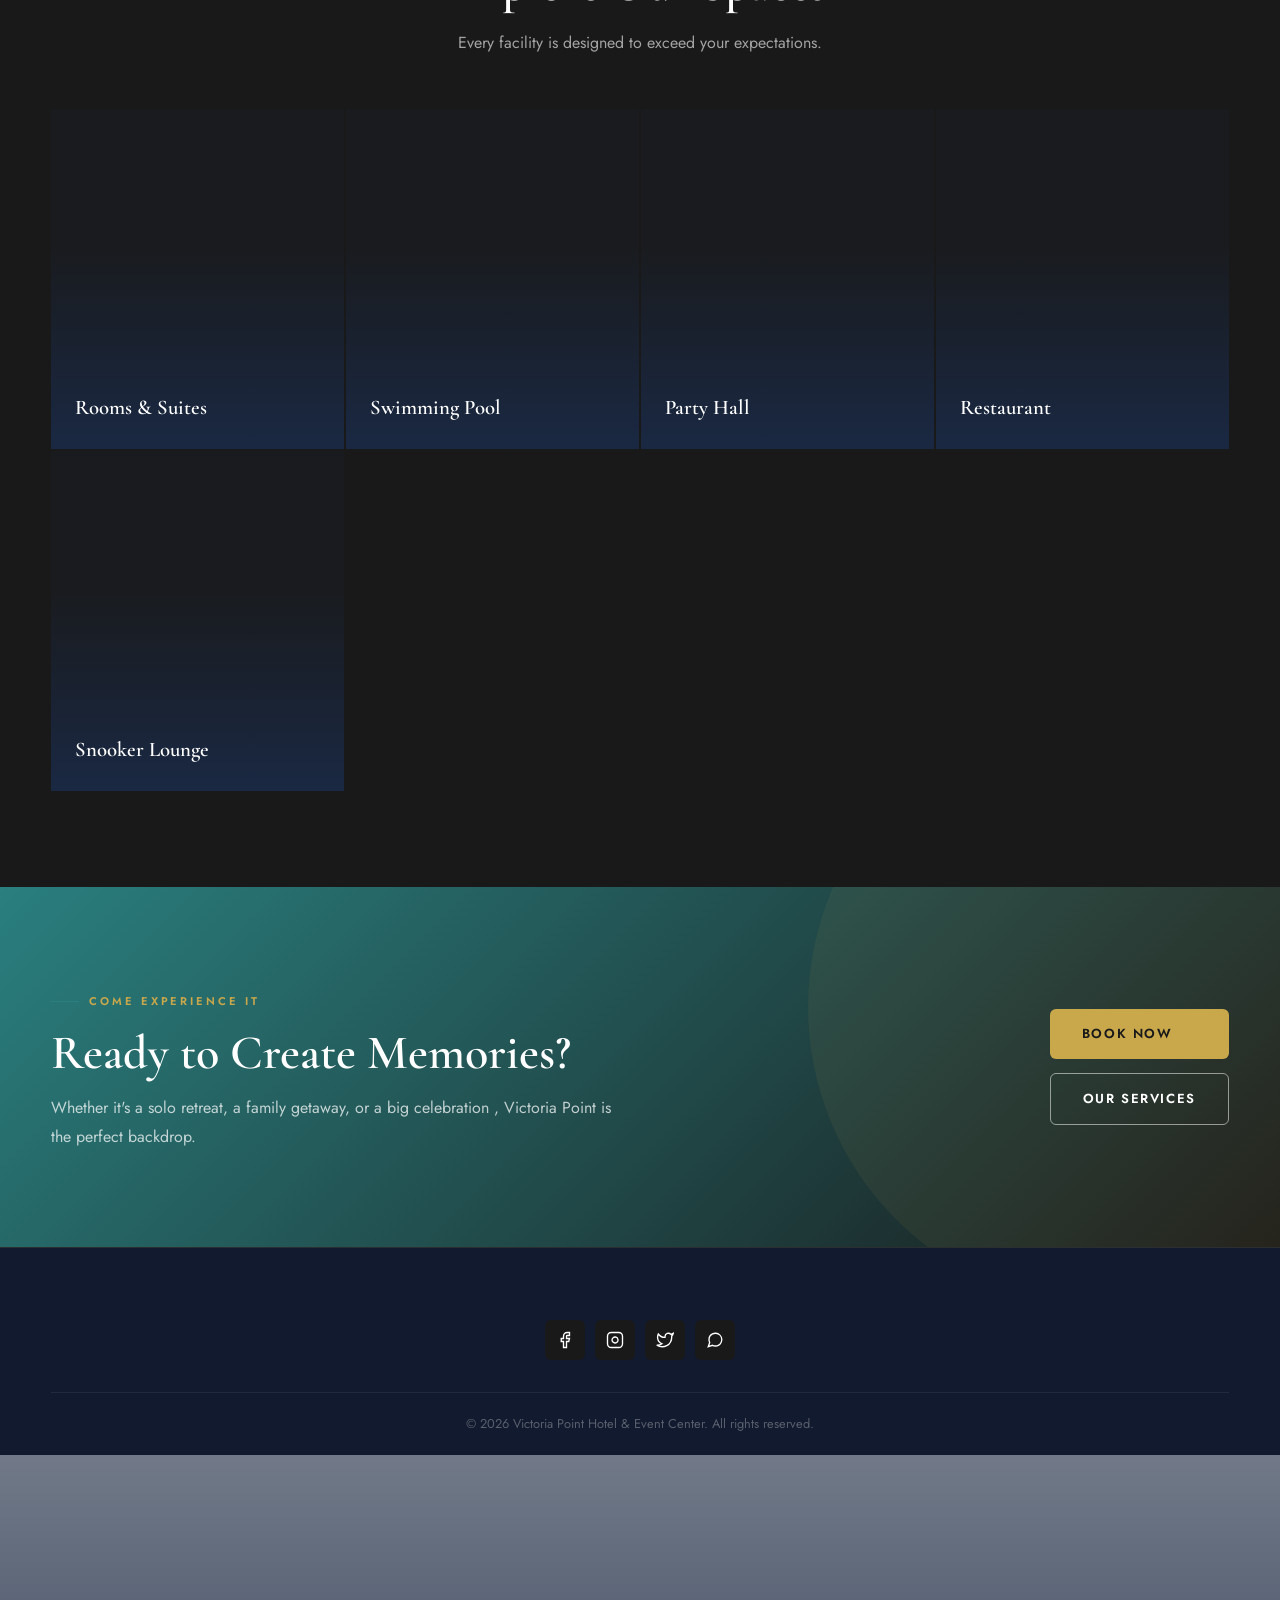
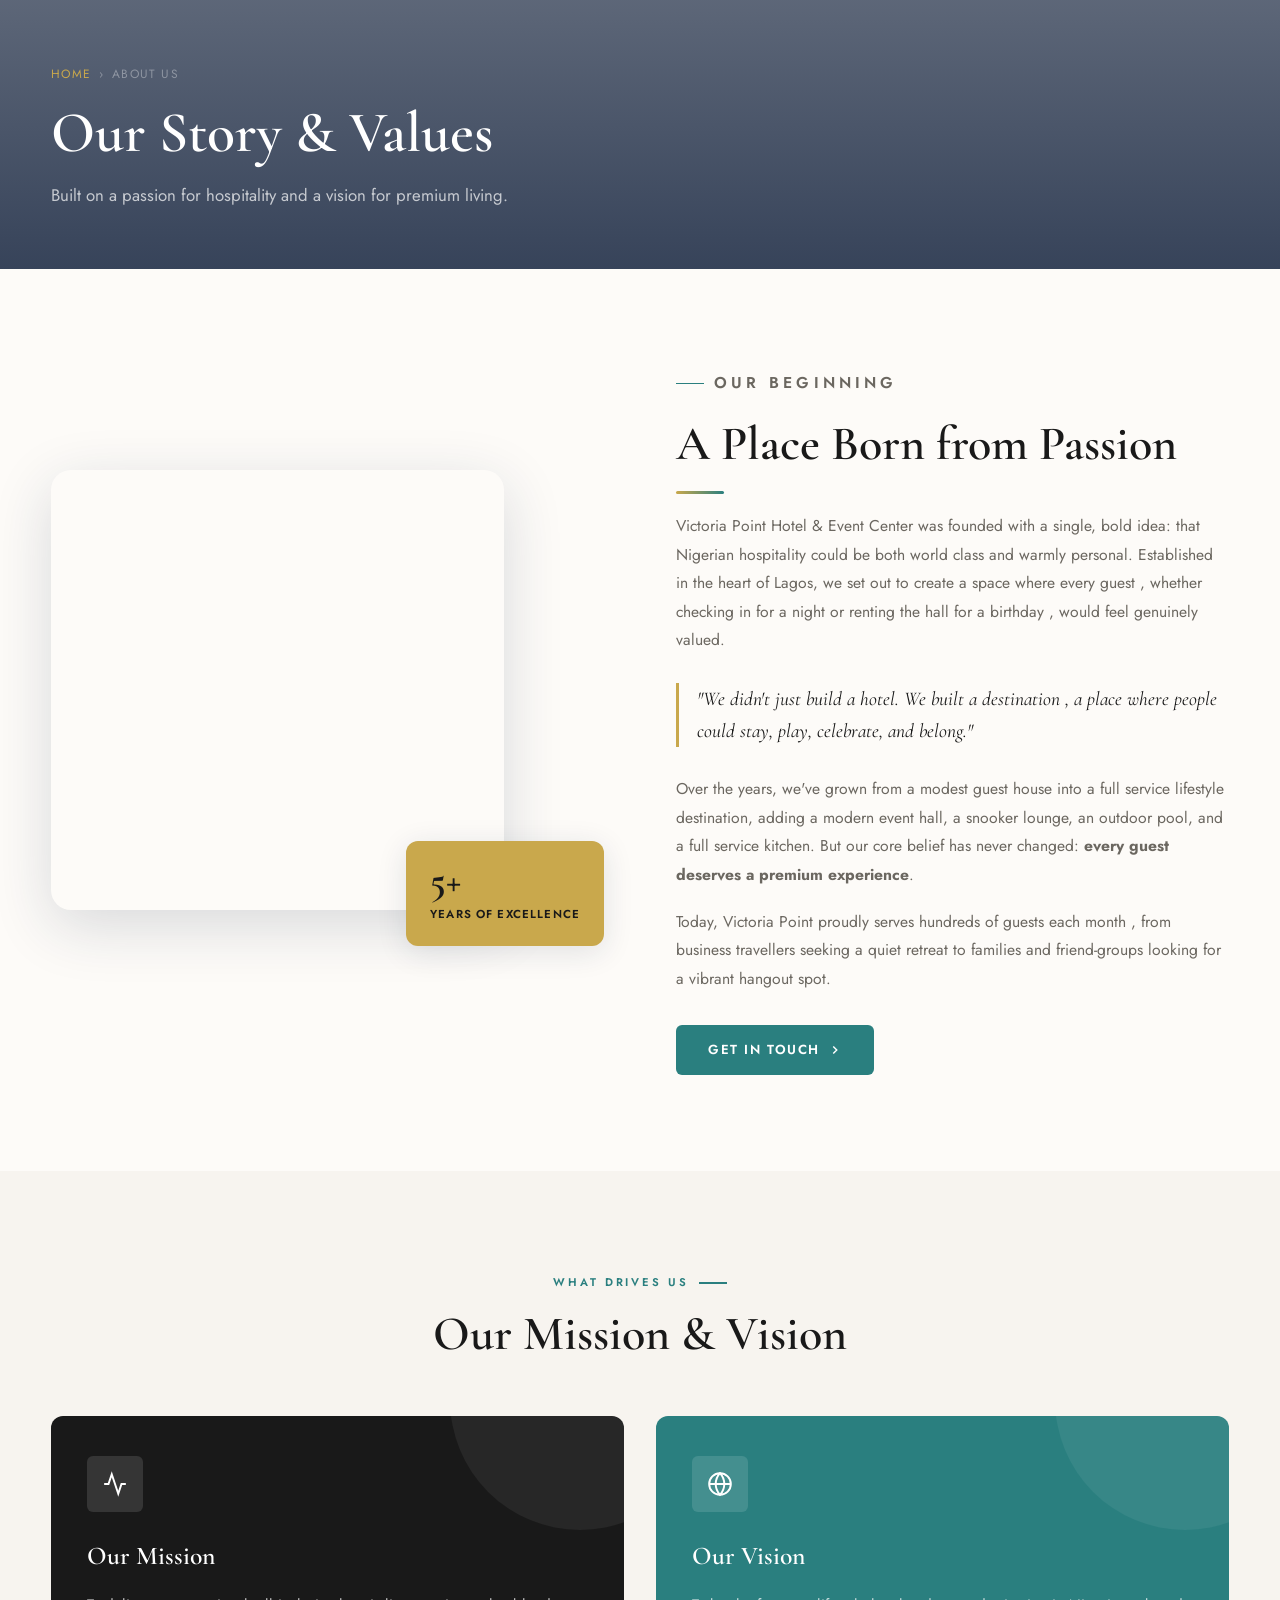
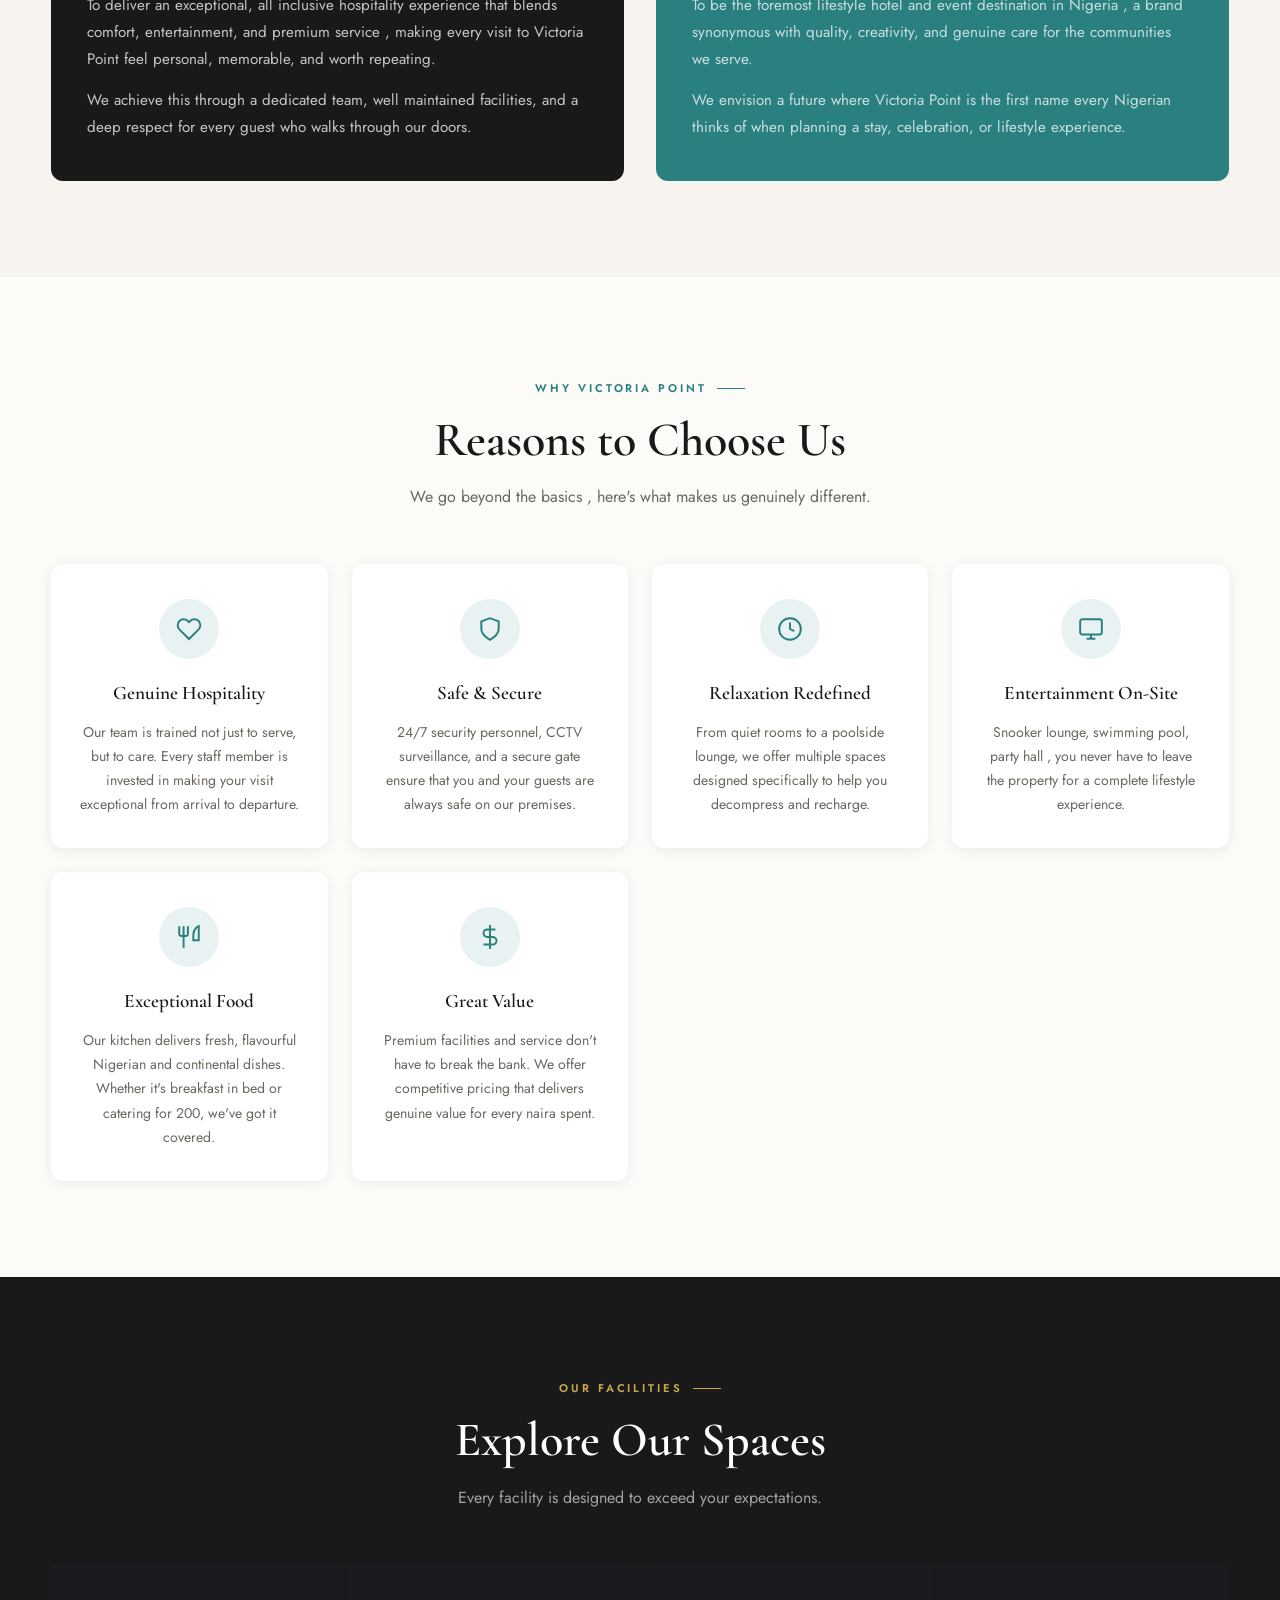
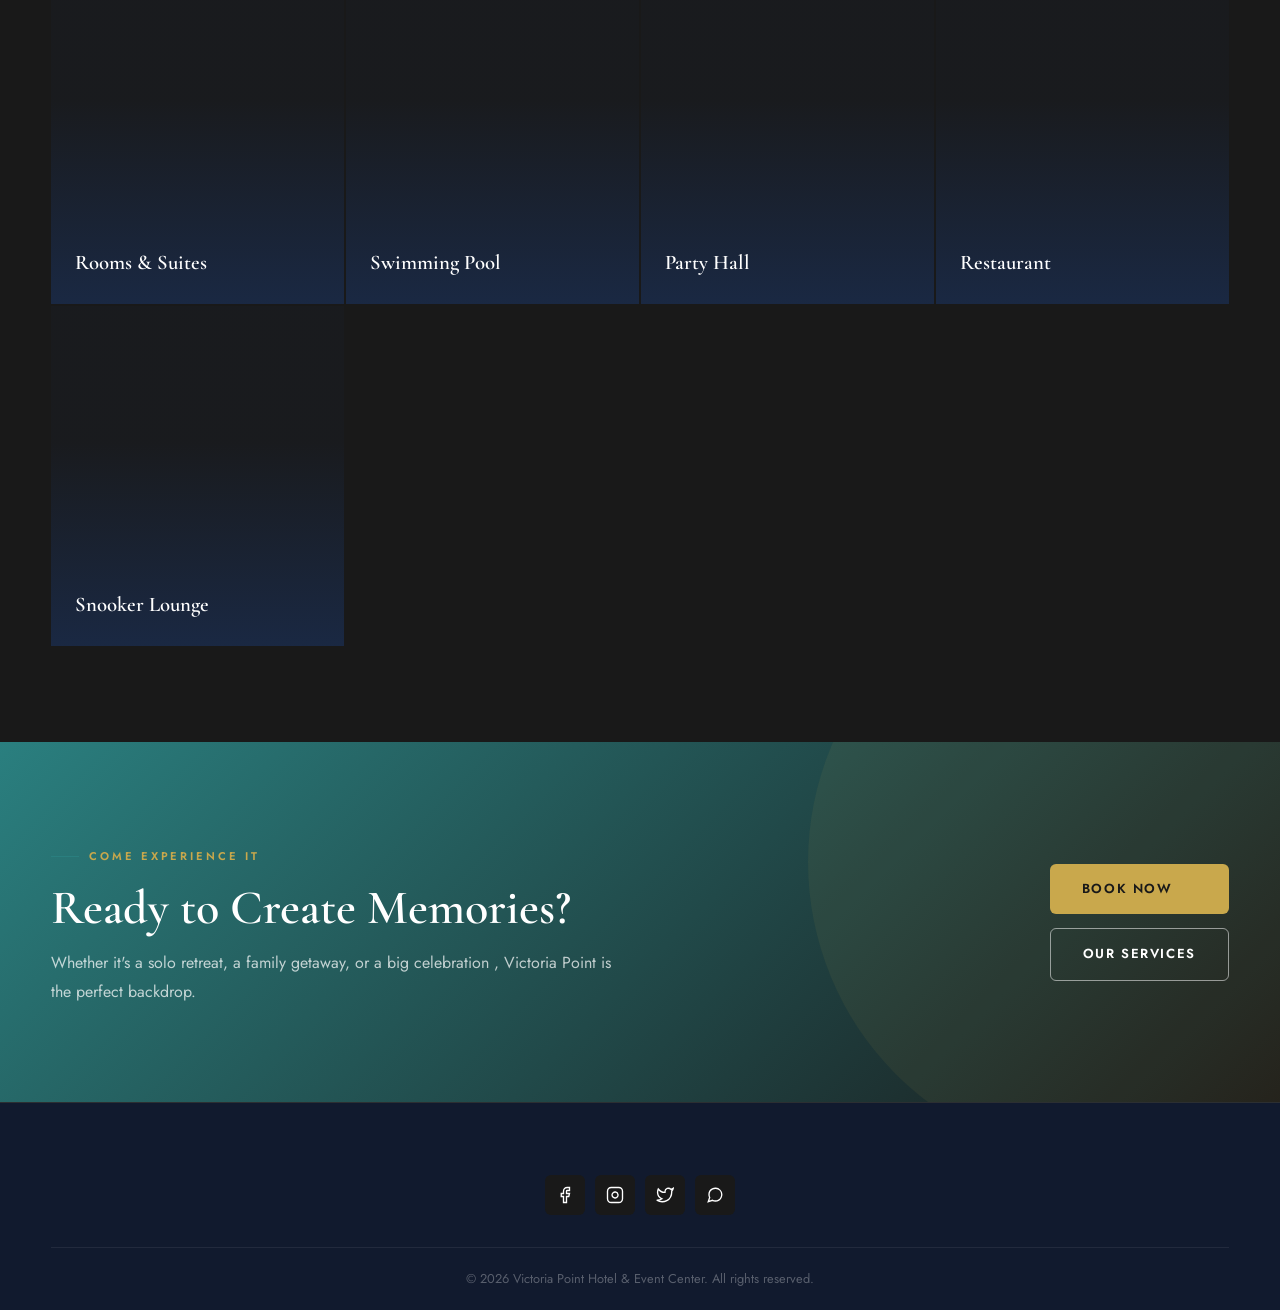
==== commit 8360c625: "Merge remote changes and resolve conflicts" ====
--- a/about.html
+++ b/about.html
@@ -1,4 +1,4 @@
-﻿<!DOCTYPE html>
+<!DOCTYPE html>
 <html lang="en-NG">
 <head>
   <meta charset="UTF-8" />
@@ -270,3 +270,275 @@
 <script src="js/main.js" defer></script>
 </body>
 </html>
+<!DOCTYPE html>
+<html lang="en-NG">
+<head>
+  <meta charset="UTF-8" />
+  <meta name="viewport" content="width=device-width, initial-scale=1.0" />
+  <title>About Us | Victoria Point Hotel & Event Center</title>
+  <meta name="description" content="Learn about Victoria Point Hotel & Event Center, our hospitality story, mission, vision, facilities, and what makes us a trusted destination in Epe, Lagos." />
+  <meta name="robots" content="index,follow,max-image-preview:large" />
+  <meta name="author" content="Victoria Point Hotel & Event Center" />
+  <meta name="theme-color" content="#111a2e" />
+  <meta name="referrer" content="strict-origin-when-cross-origin" />
+  <link rel="canonical" href="https://victoriapointhotelepe.com/about.html" />
+  <link rel="preconnect" href="https://fonts.googleapis.com" />
+  <link rel="preconnect" href="https://fonts.gstatic.com" crossorigin />
+  <meta property="og:title" content="About Victoria Point Hotel & Event Center" />
+  <meta property="og:description" content="Discover the story, values, and facilities behind Victoria Point Hotel & Event Center in Epe, Lagos." />
+  <meta property="og:type" content="article" />
+  <meta property="og:url" content="https://victoriapointhotelepe.com/about.html" />
+  <meta property="og:site_name" content="Victoria Point Hotel & Event Center" />
+  <meta property="og:locale" content="en_NG" />
+  <meta property="og:image" content="https://victoriapointhotelepe.com/images/victoria_pointlogo-removebg-preview.png" />
+  <meta name="twitter:card" content="summary_large_image" />
+  <meta name="twitter:title" content="About Victoria Point Hotel & Event Center" />
+  <meta name="twitter:description" content="Our hospitality story, mission, vision, and premium facilities in Epe, Lagos." />
+  <meta name="twitter:image" content="https://victoriapointhotelepe.com/images/victoria_pointlogo-removebg-preview.png" />
+  <link rel="stylesheet" href="css/style.css" />
+  <link rel="icon" href="/favicon.ico" sizes="any">
+  <link rel="icon" type="image/png" sizes="48x48" href="/favicon-48x48.png">
+  <link rel="apple-touch-icon" sizes="180x180" href="/apple-touch-icon.png">
+  <script type="application/ld+json">
+    {
+      "@context": "https://schema.org",
+      "@graph": [
+        {
+          "@type": "AboutPage",
+          "@id": "https://victoriapointhotelepe.com/about.html#webpage",
+          "url": "https://victoriapointhotelepe.com/about.html",
+          "name": "About Us | Victoria Point Hotel & Event Center",
+          "description": "Learn about Victoria Point Hotel & Event Center, our hospitality story, mission, vision, facilities, and what makes us a trusted destination in Epe, Lagos."
+        },
+        {
+          "@type": "BreadcrumbList",
+          "itemListElement": [
+            { "@type": "ListItem", "position": 1, "name": "Home", "item": "https://victoriapointhotelepe.com/" },
+            { "@type": "ListItem", "position": 2, "name": "About Us", "item": "https://victoriapointhotelepe.com/about.html" }
+          ]
+        }
+      ]
+    }
+  </script>
+</head>
+<body>
+<a class="skip-link" href="#main-content">Skip to main content</a>
+
+<nav class="navbar" role="navigation" aria-label="Main navigation">
+  <div class="container nav-inner">
+    <a href="index.html" class="nav-logo" aria-label="Victoria Point Home">
+      <span class="nav-logo-mark" aria-hidden="true">
+        <img src="images/victoria_pointlogo-removebg-preview.png" alt="" loading="eager" />
+      </span>
+      <span class="nav-logo-text">
+        <span class="logo-main">Victoria Point</span>
+        <span class="logo-sub">Hotel &amp; Event Center</span>
+      </span>
+    </a>
+    <button class="hamburger" aria-label="Toggle menu" aria-expanded="false" aria-controls="nav-links">
+      <span></span><span></span><span></span>
+    </button>
+    <ul class="nav-links" id="nav-links" role="list">
+      <li><a href="index.html">Home</a></li>
+      <li><a href="about.html" class="active">About Us</a></li>
+      <li><a href="services.html">Our Services</a></li>
+      <li><a href="contact.html" class="nav-cta">Contact Us</a></li>
+    </ul>
+  </div>
+</nav>
+
+<header class="page-hero" aria-label="About us hero">
+  <div class="page-hero-bg" style="background-image: url('images/about-hero.jpg');" role="img" aria-label="Hotel lobby aerial view"></div>
+  <div class="page-hero-overlay"></div>
+  <div class="container page-hero-content">
+    <nav class="breadcrumb" aria-label="Breadcrumb">
+      <a href="index.html">Home</a>
+      <span>&rsaquo;</span>
+      <span aria-current="page">About Us</span>
+    </nav>
+    <h1>Our Story &amp; Values</h1>
+    <p>Built on a passion for hospitality and a vision for premium living.</p>
+  </div>
+</header>
+
+<main id="main-content">
+<section class="about-story" aria-labelledby="story-heading">
+  <div class="container">
+    <div class="story-grid">
+      <div class="story-img reveal-left">
+        <div class="story-img-main">
+          <img src="images/client-image-placeholder.svg" alt="Placeholder for Victoria Point hotel exterior and pool" loading="lazy" />
+        </div>
+        <div class="story-badge" aria-label="5 years of excellence">
+          <span class="big">5+</span>
+          <span class="small">Years of Excellence</span>
+        </div>
+      </div>
+      <div class="story-text reveal-right">
+        <p class="section-label">Our Beginning</p>
+        <h2 class="section-title" id="story-heading">A Place Born from Passion</h2>
+        <div class="divider"></div>
+        <p>Victoria Point Hotel &amp; Event Center was founded with a single, bold idea: that Nigerian hospitality could be both world class and warmly personal. Established in the heart of Lagos, we set out to create a space where every guest , whether checking in for a night or renting the hall for a birthday , would feel genuinely valued.</p>
+        <blockquote class="highlight">"We didn't just build a hotel. We built a destination , a place where people could stay, play, celebrate, and belong."</blockquote>
+        <p>Over the years, we've grown from a modest guest house into a full service lifestyle destination, adding a modern event hall, a snooker lounge, an outdoor pool, and a full service kitchen. But our core belief has never changed: <strong>every guest deserves a premium experience</strong>.</p>
+        <p>Today, Victoria Point proudly serves hundreds of guests each month , from business travellers seeking a quiet retreat to families and friend-groups looking for a vibrant hangout spot.</p>
+        <div style="margin-top: 32px;">
+          <a href="contact.html" class="btn btn-teal">Get in Touch
+            <svg viewBox="0 0 24 24" width="14" height="14" stroke="currentColor" fill="none" stroke-width="2.5"><polyline points="9 18 15 12 9 6"/></svg>
+          </a>
+        </div>
+      </div>
+    </div>
+  </div>
+</section>
+
+<section class="mission-vision" aria-labelledby="mv-heading">
+  <div class="container">
+    <div class="text-center reveal">
+      <p class="section-label">What Drives Us</p>
+      <h2 class="section-title" id="mv-heading">Our Mission &amp; Vision</h2>
+    </div>
+    <div class="mv-grid">
+      <div class="mv-card mission reveal-left">
+        <div class="mv-icon">
+          <svg viewBox="0 0 24 24"><path d="M22 12h-4l-3 9L9 3l-3 9H2"/></svg>
+        </div>
+        <h3>Our Mission</h3>
+        <p>To deliver an exceptional, all inclusive hospitality experience that blends comfort, entertainment, and premium service , making every visit to Victoria Point feel personal, memorable, and worth repeating.</p>
+        <p style="margin-top: 14px;">We achieve this through a dedicated team, well maintained facilities, and a deep respect for every guest who walks through our doors.</p>
+      </div>
+      <div class="mv-card vision reveal-right">
+        <div class="mv-icon">
+          <svg viewBox="0 0 24 24"><circle cx="12" cy="12" r="10"/><line x1="2" y1="12" x2="22" y2="12"/><path d="M12 2a15.3 15.3 0 014 10 15.3 15.3 0 01-4 10 15.3 15.3 0 01-4-10 15.3 15.3 0 014-10z"/></svg>
+        </div>
+        <h3>Our Vision</h3>
+        <p>To be the foremost lifestyle hotel and event destination in Nigeria , a brand synonymous with quality, creativity, and genuine care for the communities we serve.</p>
+        <p style="margin-top: 14px;">We envision a future where Victoria Point is the first name every Nigerian thinks of when planning a stay, celebration, or lifestyle experience.</p>
+      </div>
+    </div>
+  </div>
+</section>
+
+<section class="why-choose" aria-labelledby="why-heading">
+  <div class="container">
+    <div class="text-center reveal">
+      <p class="section-label">Why Victoria Point</p>
+      <h2 class="section-title" id="why-heading">Reasons to Choose Us</h2>
+      <p class="section-sub">We go beyond the basics , here's what makes us genuinely different.</p>
+    </div>
+    <div class="reasons-grid stagger">
+      <div class="reason-card reveal">
+        <div class="reason-icon">
+          <svg viewBox="0 0 24 24"><path d="M20.84 4.61a5.5 5.5 0 00-7.78 0L12 5.67l-1.06-1.06a5.5 5.5 0 00-7.78 7.78l1.06 1.06L12 21.23l7.78-7.78 1.06-1.06a5.5 5.5 0 000-7.78z"/></svg>
+        </div>
+        <h4>Genuine Hospitality</h4>
+        <p>Our team is trained not just to serve, but to care. Every staff member is invested in making your visit exceptional from arrival to departure.</p>
+      </div>
+      <div class="reason-card reveal delay-1">
+        <div class="reason-icon">
+          <svg viewBox="0 0 24 24"><path d="M12 22s8-4 8-10V5l-8-3-8 3v7c0 6 8 10 8 10z"/></svg>
+        </div>
+        <h4>Safe &amp; Secure</h4>
+        <p>24/7 security personnel, CCTV surveillance, and a secure gate ensure that you and your guests are always safe on our premises.</p>
+      </div>
+      <div class="reason-card reveal delay-2">
+        <div class="reason-icon">
+          <svg viewBox="0 0 24 24"><circle cx="12" cy="12" r="10"/><polyline points="12 6 12 12 16 14"/></svg>
+        </div>
+        <h4>Relaxation Redefined</h4>
+        <p>From quiet rooms to a poolside lounge, we offer multiple spaces designed specifically to help you decompress and recharge.</p>
+      </div>
+      <div class="reason-card reveal delay-3">
+        <div class="reason-icon">
+          <svg viewBox="0 0 24 24"><rect x="2" y="3" width="20" height="14" rx="2" ry="2"/><line x1="8" y1="21" x2="16" y2="21"/><line x1="12" y1="17" x2="12" y2="21"/></svg>
+        </div>
+        <h4>Entertainment On-Site</h4>
+        <p>Snooker lounge, swimming pool, party hall , you never have to leave the property for a complete lifestyle experience.</p>
+      </div>
+      <div class="reason-card reveal delay-4">
+        <div class="reason-icon">
+          <svg viewBox="0 0 24 24"><path d="M3 2v7c0 1.1.9 2 2 2h4a2 2 0 002-2V2"/><path d="M7 2v20"/><path d="M21 15V2s-5 2-5 8v5h5z"/></svg>
+        </div>
+        <h4>Exceptional Food</h4>
+        <p>Our kitchen delivers fresh, flavourful Nigerian and continental dishes. Whether it's breakfast in bed or catering for 200, we've got it covered.</p>
+      </div>
+      <div class="reason-card reveal delay-5">
+        <div class="reason-icon">
+          <svg viewBox="0 0 24 24"><line x1="12" y1="1" x2="12" y2="23"/><path d="M17 5H9.5a3.5 3.5 0 000 7h5a3.5 3.5 0 010 7H6"/></svg>
+        </div>
+        <h4>Great Value</h4>
+        <p>Premium facilities and service don't have to break the bank. We offer competitive pricing that delivers genuine value for every naira spent.</p>
+      </div>
+    </div>
+  </div>
+</section>
+
+<section class="facilities" aria-labelledby="fac-heading">
+  <div class="container">
+    <div class="text-center reveal">
+      <p class="section-label" style="color: var(--gold); --teal: var(--gold);">Our Facilities</p>
+      <h2 class="section-title" id="fac-heading" style="color:#fff;">Explore Our Spaces</h2>
+      <p class="section-sub" style="color: rgba(255,255,255,0.6); margin: 14px auto 0;">Every facility is designed to exceed your expectations.</p>
+    </div>
+    <div class="facilities-grid stagger">
+      <div class="fac-item reveal">
+        <img src="images/client-image-placeholder.svg" alt="Placeholder for luxury hotel guest room" loading="lazy" />
+        <div class="fac-overlay"><span class="fac-name">Rooms &amp; Suites</span></div>
+      </div>
+      <div class="fac-item reveal delay-1">
+        <img src="images/client-image-placeholder.svg" alt="Placeholder for outdoor swimming pool" loading="lazy" />
+        <div class="fac-overlay"><span class="fac-name">Swimming Pool</span></div>
+      </div>
+      <div class="fac-item reveal delay-2">
+        <img src="images/client-image-placeholder.svg" alt="Placeholder for event party hall" loading="lazy" />
+        <div class="fac-overlay"><span class="fac-name">Party Hall</span></div>
+      </div>
+      <div class="fac-item reveal delay-3">
+        <img src="images/client-image-placeholder.svg" alt="Placeholder for restaurant dining" loading="lazy" />
+        <div class="fac-overlay"><span class="fac-name">Restaurant</span></div>
+      </div>
+      <div class="fac-item reveal delay-4">
+        <img src="images/client-image-placeholder.svg" alt="Placeholder for snooker and lounge area" loading="lazy" />
+        <div class="fac-overlay"><span class="fac-name">Snooker Lounge</span></div>
+      </div>
+    </div>
+  </div>
+</section>
+
+<section class="cta-section" aria-labelledby="cta-about-heading">
+  <div class="container">
+    <div class="cta-inner reveal">
+      <div class="cta-text">
+        <p class="section-label" style="color: var(--gold);">Come Experience It</p>
+        <h2 class="section-title" id="cta-about-heading">Ready to Create Memories?</h2>
+        <p class="section-sub">Whether it's a solo retreat, a family getaway, or a big celebration , Victoria Point is the perfect backdrop.</p>
+      </div>
+      <div class="cta-btns">
+        <a href="contact.html" class="btn btn-primary">Book Now</a>
+        <a href="services.html" class="btn btn-outline">Our Services</a>
+      </div>
+    </div>
+  </div>
+</section>
+
+</main>
+
+<footer class="footer" role="contentinfo">
+  <div class="container">
+    <div class="footer-grid">
+      <div class="footer-social" aria-label="Social media links">
+        <a href="https://www.facebook.com/victoriapointhotel" class="social-btn" aria-label="Facebook" target="_blank" rel="noopener noreferrer"><svg viewBox="0 0 24 24"><path d="M18 2h-3a5 5 0 00-5 5v3H7v4h3v8h4v-8h3l1-4h-4V7a1 1 0 011-1h3z"/></svg></a>
+        <a href="https://www.instagram.com/victoriapointhotel" class="social-btn" aria-label="Instagram" target="_blank" rel="noopener noreferrer"><svg viewBox="0 0 24 24"><rect x="2" y="2" width="20" height="20" rx="5" ry="5"/><path d="M16 11.37A4 4 0 1112.63 8 4 4 0 0116 11.37z"/><line x1="17.5" y1="6.5" x2="17.51" y2="6.5"/></svg></a>
+        <a href="https://x.com/victoriapointhotel" class="social-btn" aria-label="Twitter / X" target="_blank" rel="noopener noreferrer"><svg viewBox="0 0 24 24"><path d="M23 3a10.9 10.9 0 01-3.14 1.53 4.48 4.48 0 00-7.86 3v1A10.66 10.66 0 013 4s-4 9 5 13a11.64 11.64 0 01-7 2c9 5 20 0 20-11.5a4.5 4.5 0 00-.08-.83A7.72 7.72 0 0023 3z"/></svg></a>
+        <a href="https://wa.me/2348166515206" class="social-btn" aria-label="WhatsApp" target="_blank" rel="noopener noreferrer"><svg viewBox="0 0 24 24"><path d="M21 11.5a8.38 8.38 0 01-.9 3.8 8.5 8.5 0 01-7.6 4.7 8.38 8.38 0 01-3.8-.9L3 21l1.9-5.7a8.38 8.38 0 01-.9-3.8 8.5 8.5 0 014.7-7.6 8.38 8.38 0 013.8-.9h.5a8.48 8.48 0 018 8v.5z"/></svg></a>
+      </div>
+    </div>
+    <div class="footer-bottom">
+      <p>&copy; 2026 Victoria Point Hotel &amp; Event Center. All rights reserved.</p>
+    </div>
+  </div>
+</footer>
+
+<script src="js/main.js" defer></script>
+</body>
+</html>
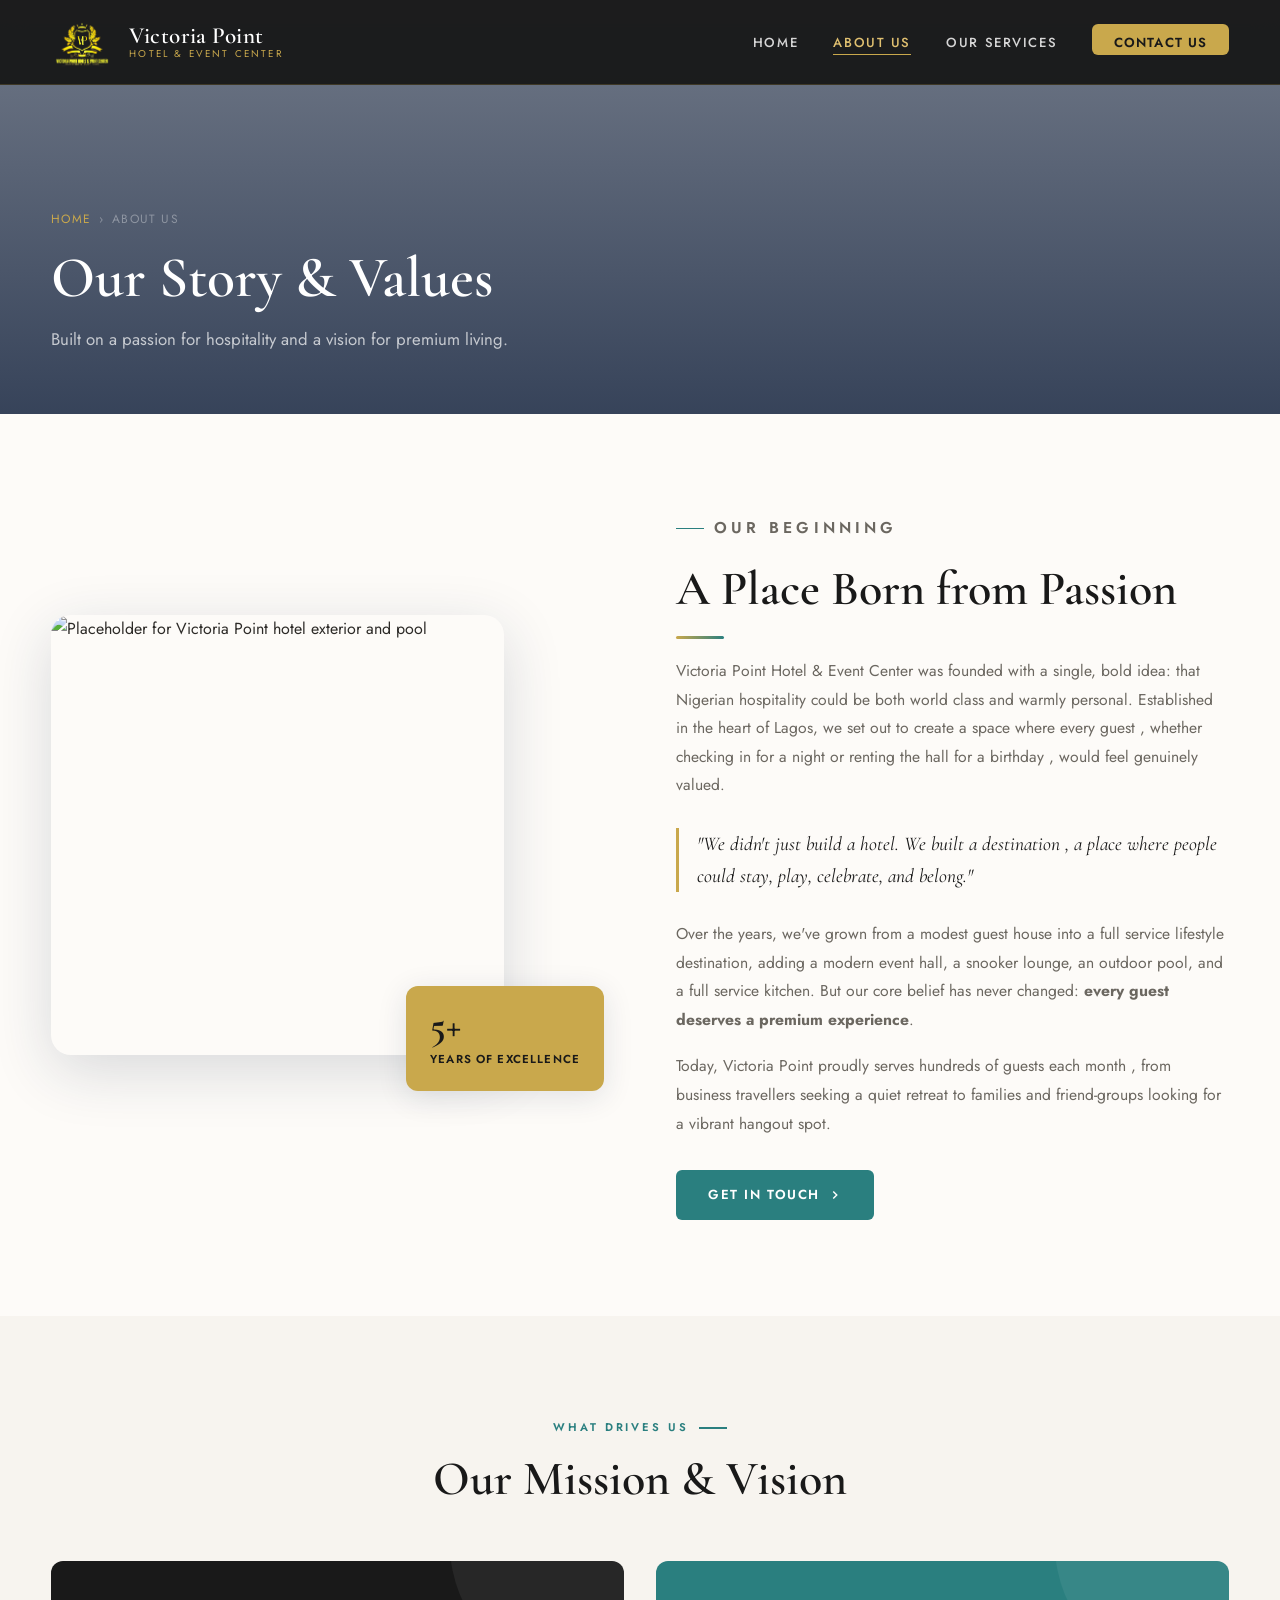
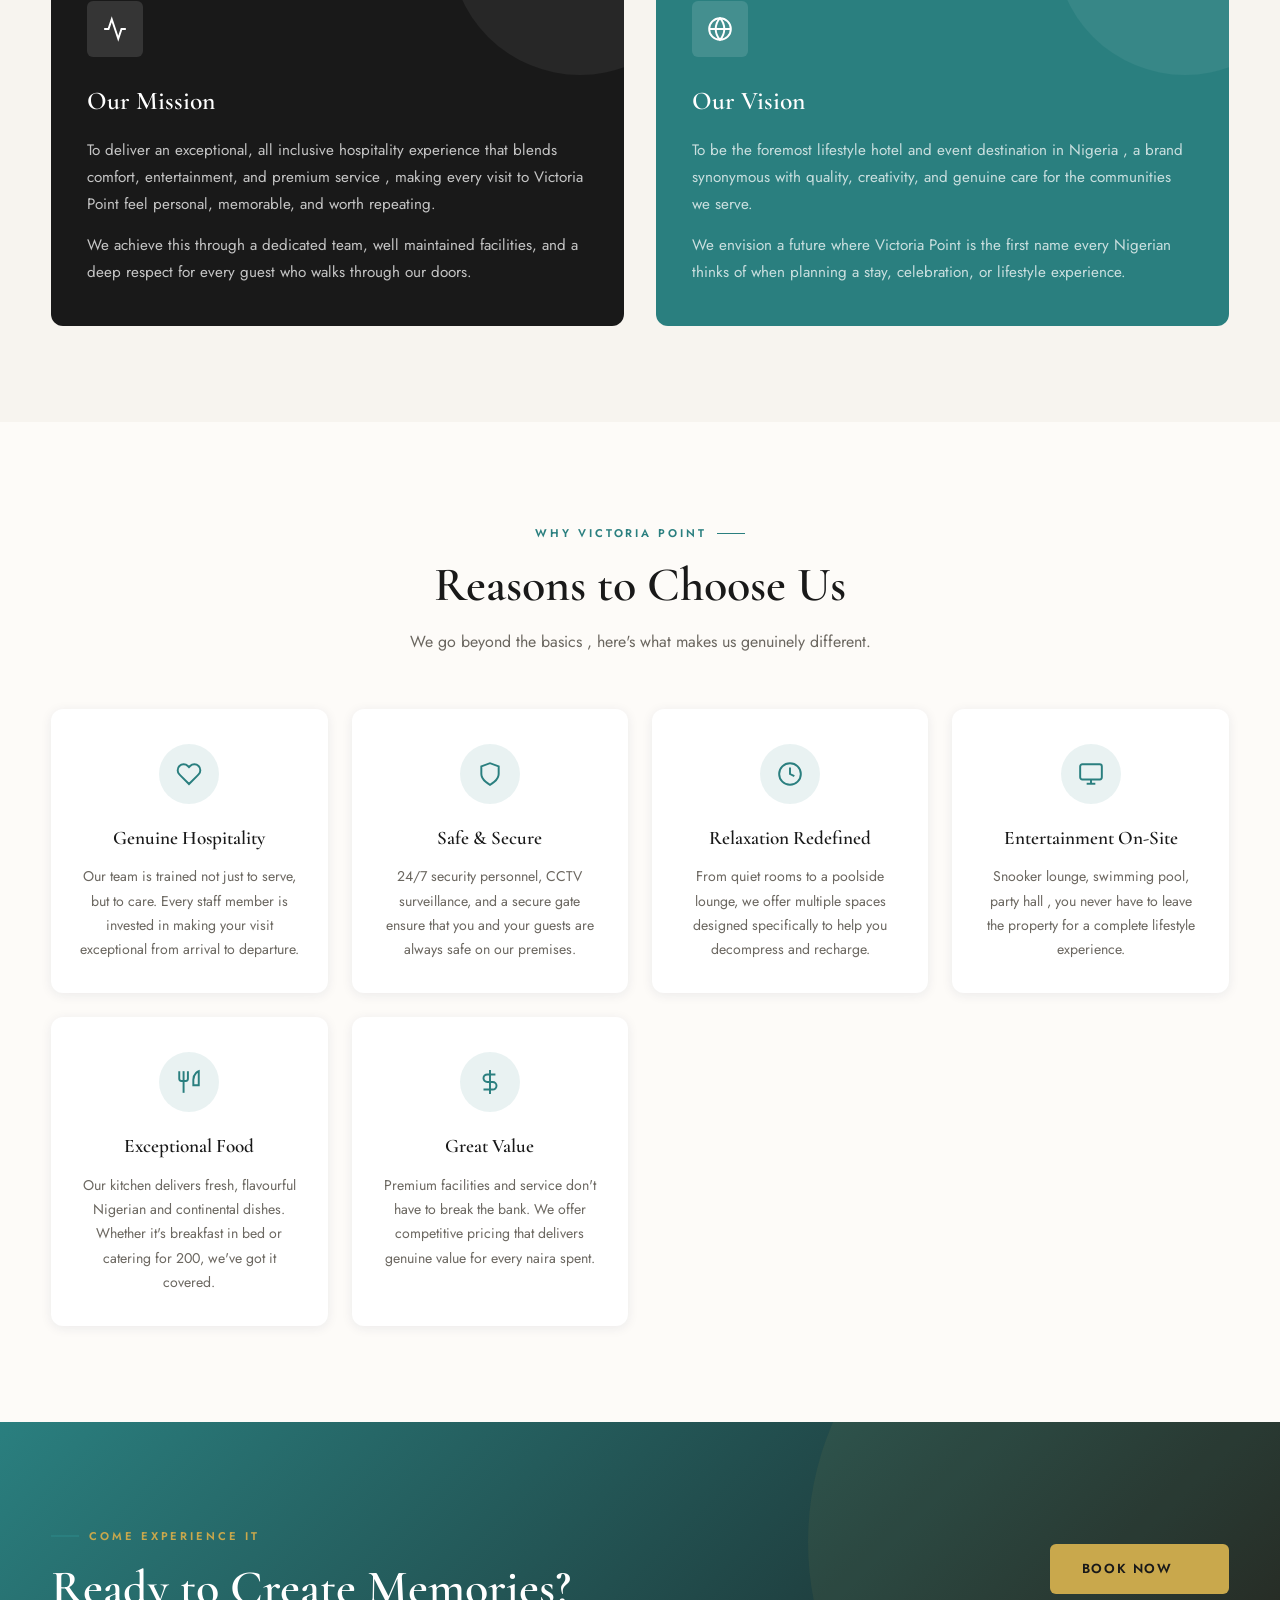
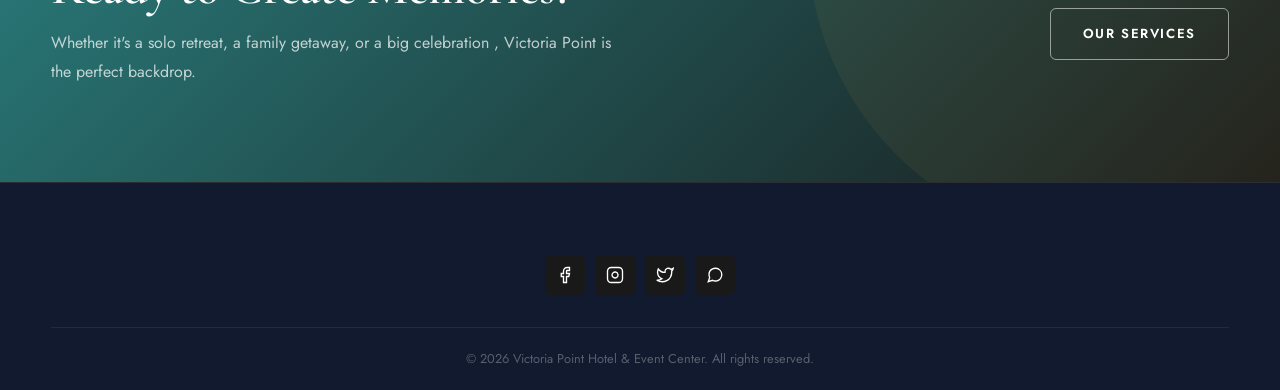
==== commit b2571752: "Update homepage content and remove about spaces" ====
--- a/about.html
+++ b/about.html
@@ -24,9 +24,7 @@
   <meta name="twitter:description" content="Our hospitality story, mission, vision, and premium facilities in Epe, Lagos." />
   <meta name="twitter:image" content="https://victoriapointhotelepe.com/images/victoria_pointlogo-removebg-preview.png" />
   <link rel="stylesheet" href="css/style.css" />
-  <link rel="icon" href="/favicon.ico" sizes="any">
-  <link rel="icon" type="image/png" sizes="48x48" href="/favicon-48x48.png">
-  <link rel="apple-touch-icon" sizes="180x180" href="/apple-touch-icon.png">
+  <link rel="icon" type="image/png" href="images/victoria_pointlogo-removebg-preview.png" />
   <script type="application/ld+json">
     {
       "@context": "https://schema.org",
@@ -201,38 +199,6 @@
   </div>
 </section>
 
-<section class="facilities" aria-labelledby="fac-heading">
-  <div class="container">
-    <div class="text-center reveal">
-      <p class="section-label" style="color: var(--gold); --teal: var(--gold);">Our Facilities</p>
-      <h2 class="section-title" id="fac-heading" style="color:#fff;">Explore Our Spaces</h2>
-      <p class="section-sub" style="color: rgba(255,255,255,0.6); margin: 14px auto 0;">Every facility is designed to exceed your expectations.</p>
-    </div>
-    <div class="facilities-grid stagger">
-      <div class="fac-item reveal">
-        <img src="images/client-image-placeholder.svg" alt="Placeholder for luxury hotel guest room" loading="lazy" />
-        <div class="fac-overlay"><span class="fac-name">Rooms &amp; Suites</span></div>
-      </div>
-      <div class="fac-item reveal delay-1">
-        <img src="images/client-image-placeholder.svg" alt="Placeholder for outdoor swimming pool" loading="lazy" />
-        <div class="fac-overlay"><span class="fac-name">Swimming Pool</span></div>
-      </div>
-      <div class="fac-item reveal delay-2">
-        <img src="images/client-image-placeholder.svg" alt="Placeholder for event party hall" loading="lazy" />
-        <div class="fac-overlay"><span class="fac-name">Party Hall</span></div>
-      </div>
-      <div class="fac-item reveal delay-3">
-        <img src="images/client-image-placeholder.svg" alt="Placeholder for restaurant dining" loading="lazy" />
-        <div class="fac-overlay"><span class="fac-name">Restaurant</span></div>
-      </div>
-      <div class="fac-item reveal delay-4">
-        <img src="images/client-image-placeholder.svg" alt="Placeholder for snooker and lounge area" loading="lazy" />
-        <div class="fac-overlay"><span class="fac-name">Snooker Lounge</span></div>
-      </div>
-    </div>
-  </div>
-</section>
-
 <section class="cta-section" aria-labelledby="cta-about-heading">
   <div class="container">
     <div class="cta-inner reveal">
@@ -270,275 +236,3 @@
 <script src="js/main.js" defer></script>
 </body>
 </html>
-<!DOCTYPE html>
-<html lang="en-NG">
-<head>
-  <meta charset="UTF-8" />
-  <meta name="viewport" content="width=device-width, initial-scale=1.0" />
-  <title>About Us | Victoria Point Hotel & Event Center</title>
-  <meta name="description" content="Learn about Victoria Point Hotel & Event Center, our hospitality story, mission, vision, facilities, and what makes us a trusted destination in Epe, Lagos." />
-  <meta name="robots" content="index,follow,max-image-preview:large" />
-  <meta name="author" content="Victoria Point Hotel & Event Center" />
-  <meta name="theme-color" content="#111a2e" />
-  <meta name="referrer" content="strict-origin-when-cross-origin" />
-  <link rel="canonical" href="https://victoriapointhotelepe.com/about.html" />
-  <link rel="preconnect" href="https://fonts.googleapis.com" />
-  <link rel="preconnect" href="https://fonts.gstatic.com" crossorigin />
-  <meta property="og:title" content="About Victoria Point Hotel & Event Center" />
-  <meta property="og:description" content="Discover the story, values, and facilities behind Victoria Point Hotel & Event Center in Epe, Lagos." />
-  <meta property="og:type" content="article" />
-  <meta property="og:url" content="https://victoriapointhotelepe.com/about.html" />
-  <meta property="og:site_name" content="Victoria Point Hotel & Event Center" />
-  <meta property="og:locale" content="en_NG" />
-  <meta property="og:image" content="https://victoriapointhotelepe.com/images/victoria_pointlogo-removebg-preview.png" />
-  <meta name="twitter:card" content="summary_large_image" />
-  <meta name="twitter:title" content="About Victoria Point Hotel & Event Center" />
-  <meta name="twitter:description" content="Our hospitality story, mission, vision, and premium facilities in Epe, Lagos." />
-  <meta name="twitter:image" content="https://victoriapointhotelepe.com/images/victoria_pointlogo-removebg-preview.png" />
-  <link rel="stylesheet" href="css/style.css" />
-  <link rel="icon" href="/favicon.ico" sizes="any">
-  <link rel="icon" type="image/png" sizes="48x48" href="/favicon-48x48.png">
-  <link rel="apple-touch-icon" sizes="180x180" href="/apple-touch-icon.png">
-  <script type="application/ld+json">
-    {
-      "@context": "https://schema.org",
-      "@graph": [
-        {
-          "@type": "AboutPage",
-          "@id": "https://victoriapointhotelepe.com/about.html#webpage",
-          "url": "https://victoriapointhotelepe.com/about.html",
-          "name": "About Us | Victoria Point Hotel & Event Center",
-          "description": "Learn about Victoria Point Hotel & Event Center, our hospitality story, mission, vision, facilities, and what makes us a trusted destination in Epe, Lagos."
-        },
-        {
-          "@type": "BreadcrumbList",
-          "itemListElement": [
-            { "@type": "ListItem", "position": 1, "name": "Home", "item": "https://victoriapointhotelepe.com/" },
-            { "@type": "ListItem", "position": 2, "name": "About Us", "item": "https://victoriapointhotelepe.com/about.html" }
-          ]
-        }
-      ]
-    }
-  </script>
-</head>
-<body>
-<a class="skip-link" href="#main-content">Skip to main content</a>
-
-<nav class="navbar" role="navigation" aria-label="Main navigation">
-  <div class="container nav-inner">
-    <a href="index.html" class="nav-logo" aria-label="Victoria Point Home">
-      <span class="nav-logo-mark" aria-hidden="true">
-        <img src="images/victoria_pointlogo-removebg-preview.png" alt="" loading="eager" />
-      </span>
-      <span class="nav-logo-text">
-        <span class="logo-main">Victoria Point</span>
-        <span class="logo-sub">Hotel &amp; Event Center</span>
-      </span>
-    </a>
-    <button class="hamburger" aria-label="Toggle menu" aria-expanded="false" aria-controls="nav-links">
-      <span></span><span></span><span></span>
-    </button>
-    <ul class="nav-links" id="nav-links" role="list">
-      <li><a href="index.html">Home</a></li>
-      <li><a href="about.html" class="active">About Us</a></li>
-      <li><a href="services.html">Our Services</a></li>
-      <li><a href="contact.html" class="nav-cta">Contact Us</a></li>
-    </ul>
-  </div>
-</nav>
-
-<header class="page-hero" aria-label="About us hero">
-  <div class="page-hero-bg" style="background-image: url('images/about-hero.jpg');" role="img" aria-label="Hotel lobby aerial view"></div>
-  <div class="page-hero-overlay"></div>
-  <div class="container page-hero-content">
-    <nav class="breadcrumb" aria-label="Breadcrumb">
-      <a href="index.html">Home</a>
-      <span>&rsaquo;</span>
-      <span aria-current="page">About Us</span>
-    </nav>
-    <h1>Our Story &amp; Values</h1>
-    <p>Built on a passion for hospitality and a vision for premium living.</p>
-  </div>
-</header>
-
-<main id="main-content">
-<section class="about-story" aria-labelledby="story-heading">
-  <div class="container">
-    <div class="story-grid">
-      <div class="story-img reveal-left">
-        <div class="story-img-main">
-          <img src="images/client-image-placeholder.svg" alt="Placeholder for Victoria Point hotel exterior and pool" loading="lazy" />
-        </div>
-        <div class="story-badge" aria-label="5 years of excellence">
-          <span class="big">5+</span>
-          <span class="small">Years of Excellence</span>
-        </div>
-      </div>
-      <div class="story-text reveal-right">
-        <p class="section-label">Our Beginning</p>
-        <h2 class="section-title" id="story-heading">A Place Born from Passion</h2>
-        <div class="divider"></div>
-        <p>Victoria Point Hotel &amp; Event Center was founded with a single, bold idea: that Nigerian hospitality could be both world class and warmly personal. Established in the heart of Lagos, we set out to create a space where every guest , whether checking in for a night or renting the hall for a birthday , would feel genuinely valued.</p>
-        <blockquote class="highlight">"We didn't just build a hotel. We built a destination , a place where people could stay, play, celebrate, and belong."</blockquote>
-        <p>Over the years, we've grown from a modest guest house into a full service lifestyle destination, adding a modern event hall, a snooker lounge, an outdoor pool, and a full service kitchen. But our core belief has never changed: <strong>every guest deserves a premium experience</strong>.</p>
-        <p>Today, Victoria Point proudly serves hundreds of guests each month , from business travellers seeking a quiet retreat to families and friend-groups looking for a vibrant hangout spot.</p>
-        <div style="margin-top: 32px;">
-          <a href="contact.html" class="btn btn-teal">Get in Touch
-            <svg viewBox="0 0 24 24" width="14" height="14" stroke="currentColor" fill="none" stroke-width="2.5"><polyline points="9 18 15 12 9 6"/></svg>
-          </a>
-        </div>
-      </div>
-    </div>
-  </div>
-</section>
-
-<section class="mission-vision" aria-labelledby="mv-heading">
-  <div class="container">
-    <div class="text-center reveal">
-      <p class="section-label">What Drives Us</p>
-      <h2 class="section-title" id="mv-heading">Our Mission &amp; Vision</h2>
-    </div>
-    <div class="mv-grid">
-      <div class="mv-card mission reveal-left">
-        <div class="mv-icon">
-          <svg viewBox="0 0 24 24"><path d="M22 12h-4l-3 9L9 3l-3 9H2"/></svg>
-        </div>
-        <h3>Our Mission</h3>
-        <p>To deliver an exceptional, all inclusive hospitality experience that blends comfort, entertainment, and premium service , making every visit to Victoria Point feel personal, memorable, and worth repeating.</p>
-        <p style="margin-top: 14px;">We achieve this through a dedicated team, well maintained facilities, and a deep respect for every guest who walks through our doors.</p>
-      </div>
-      <div class="mv-card vision reveal-right">
-        <div class="mv-icon">
-          <svg viewBox="0 0 24 24"><circle cx="12" cy="12" r="10"/><line x1="2" y1="12" x2="22" y2="12"/><path d="M12 2a15.3 15.3 0 014 10 15.3 15.3 0 01-4 10 15.3 15.3 0 01-4-10 15.3 15.3 0 014-10z"/></svg>
-        </div>
-        <h3>Our Vision</h3>
-        <p>To be the foremost lifestyle hotel and event destination in Nigeria , a brand synonymous with quality, creativity, and genuine care for the communities we serve.</p>
-        <p style="margin-top: 14px;">We envision a future where Victoria Point is the first name every Nigerian thinks of when planning a stay, celebration, or lifestyle experience.</p>
-      </div>
-    </div>
-  </div>
-</section>
-
-<section class="why-choose" aria-labelledby="why-heading">
-  <div class="container">
-    <div class="text-center reveal">
-      <p class="section-label">Why Victoria Point</p>
-      <h2 class="section-title" id="why-heading">Reasons to Choose Us</h2>
-      <p class="section-sub">We go beyond the basics , here's what makes us genuinely different.</p>
-    </div>
-    <div class="reasons-grid stagger">
-      <div class="reason-card reveal">
-        <div class="reason-icon">
-          <svg viewBox="0 0 24 24"><path d="M20.84 4.61a5.5 5.5 0 00-7.78 0L12 5.67l-1.06-1.06a5.5 5.5 0 00-7.78 7.78l1.06 1.06L12 21.23l7.78-7.78 1.06-1.06a5.5 5.5 0 000-7.78z"/></svg>
-        </div>
-        <h4>Genuine Hospitality</h4>
-        <p>Our team is trained not just to serve, but to care. Every staff member is invested in making your visit exceptional from arrival to departure.</p>
-      </div>
-      <div class="reason-card reveal delay-1">
-        <div class="reason-icon">
-          <svg viewBox="0 0 24 24"><path d="M12 22s8-4 8-10V5l-8-3-8 3v7c0 6 8 10 8 10z"/></svg>
-        </div>
-        <h4>Safe &amp; Secure</h4>
-        <p>24/7 security personnel, CCTV surveillance, and a secure gate ensure that you and your guests are always safe on our premises.</p>
-      </div>
-      <div class="reason-card reveal delay-2">
-        <div class="reason-icon">
-          <svg viewBox="0 0 24 24"><circle cx="12" cy="12" r="10"/><polyline points="12 6 12 12 16 14"/></svg>
-        </div>
-        <h4>Relaxation Redefined</h4>
-        <p>From quiet rooms to a poolside lounge, we offer multiple spaces designed specifically to help you decompress and recharge.</p>
-      </div>
-      <div class="reason-card reveal delay-3">
-        <div class="reason-icon">
-          <svg viewBox="0 0 24 24"><rect x="2" y="3" width="20" height="14" rx="2" ry="2"/><line x1="8" y1="21" x2="16" y2="21"/><line x1="12" y1="17" x2="12" y2="21"/></svg>
-        </div>
-        <h4>Entertainment On-Site</h4>
-        <p>Snooker lounge, swimming pool, party hall , you never have to leave the property for a complete lifestyle experience.</p>
-      </div>
-      <div class="reason-card reveal delay-4">
-        <div class="reason-icon">
-          <svg viewBox="0 0 24 24"><path d="M3 2v7c0 1.1.9 2 2 2h4a2 2 0 002-2V2"/><path d="M7 2v20"/><path d="M21 15V2s-5 2-5 8v5h5z"/></svg>
-        </div>
-        <h4>Exceptional Food</h4>
-        <p>Our kitchen delivers fresh, flavourful Nigerian and continental dishes. Whether it's breakfast in bed or catering for 200, we've got it covered.</p>
-      </div>
-      <div class="reason-card reveal delay-5">
-        <div class="reason-icon">
-          <svg viewBox="0 0 24 24"><line x1="12" y1="1" x2="12" y2="23"/><path d="M17 5H9.5a3.5 3.5 0 000 7h5a3.5 3.5 0 010 7H6"/></svg>
-        </div>
-        <h4>Great Value</h4>
-        <p>Premium facilities and service don't have to break the bank. We offer competitive pricing that delivers genuine value for every naira spent.</p>
-      </div>
-    </div>
-  </div>
-</section>
-
-<section class="facilities" aria-labelledby="fac-heading">
-  <div class="container">
-    <div class="text-center reveal">
-      <p class="section-label" style="color: var(--gold); --teal: var(--gold);">Our Facilities</p>
-      <h2 class="section-title" id="fac-heading" style="color:#fff;">Explore Our Spaces</h2>
-      <p class="section-sub" style="color: rgba(255,255,255,0.6); margin: 14px auto 0;">Every facility is designed to exceed your expectations.</p>
-    </div>
-    <div class="facilities-grid stagger">
-      <div class="fac-item reveal">
-        <img src="images/client-image-placeholder.svg" alt="Placeholder for luxury hotel guest room" loading="lazy" />
-        <div class="fac-overlay"><span class="fac-name">Rooms &amp; Suites</span></div>
-      </div>
-      <div class="fac-item reveal delay-1">
-        <img src="images/client-image-placeholder.svg" alt="Placeholder for outdoor swimming pool" loading="lazy" />
-        <div class="fac-overlay"><span class="fac-name">Swimming Pool</span></div>
-      </div>
-      <div class="fac-item reveal delay-2">
-        <img src="images/client-image-placeholder.svg" alt="Placeholder for event party hall" loading="lazy" />
-        <div class="fac-overlay"><span class="fac-name">Party Hall</span></div>
-      </div>
-      <div class="fac-item reveal delay-3">
-        <img src="images/client-image-placeholder.svg" alt="Placeholder for restaurant dining" loading="lazy" />
-        <div class="fac-overlay"><span class="fac-name">Restaurant</span></div>
-      </div>
-      <div class="fac-item reveal delay-4">
-        <img src="images/client-image-placeholder.svg" alt="Placeholder for snooker and lounge area" loading="lazy" />
-        <div class="fac-overlay"><span class="fac-name">Snooker Lounge</span></div>
-      </div>
-    </div>
-  </div>
-</section>
-
-<section class="cta-section" aria-labelledby="cta-about-heading">
-  <div class="container">
-    <div class="cta-inner reveal">
-      <div class="cta-text">
-        <p class="section-label" style="color: var(--gold);">Come Experience It</p>
-        <h2 class="section-title" id="cta-about-heading">Ready to Create Memories?</h2>
-        <p class="section-sub">Whether it's a solo retreat, a family getaway, or a big celebration , Victoria Point is the perfect backdrop.</p>
-      </div>
-      <div class="cta-btns">
-        <a href="contact.html" class="btn btn-primary">Book Now</a>
-        <a href="services.html" class="btn btn-outline">Our Services</a>
-      </div>
-    </div>
-  </div>
-</section>
-
-</main>
-
-<footer class="footer" role="contentinfo">
-  <div class="container">
-    <div class="footer-grid">
-      <div class="footer-social" aria-label="Social media links">
-        <a href="https://www.facebook.com/victoriapointhotel" class="social-btn" aria-label="Facebook" target="_blank" rel="noopener noreferrer"><svg viewBox="0 0 24 24"><path d="M18 2h-3a5 5 0 00-5 5v3H7v4h3v8h4v-8h3l1-4h-4V7a1 1 0 011-1h3z"/></svg></a>
-        <a href="https://www.instagram.com/victoriapointhotel" class="social-btn" aria-label="Instagram" target="_blank" rel="noopener noreferrer"><svg viewBox="0 0 24 24"><rect x="2" y="2" width="20" height="20" rx="5" ry="5"/><path d="M16 11.37A4 4 0 1112.63 8 4 4 0 0116 11.37z"/><line x1="17.5" y1="6.5" x2="17.51" y2="6.5"/></svg></a>
-        <a href="https://x.com/victoriapointhotel" class="social-btn" aria-label="Twitter / X" target="_blank" rel="noopener noreferrer"><svg viewBox="0 0 24 24"><path d="M23 3a10.9 10.9 0 01-3.14 1.53 4.48 4.48 0 00-7.86 3v1A10.66 10.66 0 013 4s-4 9 5 13a11.64 11.64 0 01-7 2c9 5 20 0 20-11.5a4.5 4.5 0 00-.08-.83A7.72 7.72 0 0023 3z"/></svg></a>
-        <a href="https://wa.me/2348166515206" class="social-btn" aria-label="WhatsApp" target="_blank" rel="noopener noreferrer"><svg viewBox="0 0 24 24"><path d="M21 11.5a8.38 8.38 0 01-.9 3.8 8.5 8.5 0 01-7.6 4.7 8.38 8.38 0 01-3.8-.9L3 21l1.9-5.7a8.38 8.38 0 01-.9-3.8 8.5 8.5 0 014.7-7.6 8.38 8.38 0 013.8-.9h.5a8.48 8.48 0 018 8v.5z"/></svg></a>
-      </div>
-    </div>
-    <div class="footer-bottom">
-      <p>&copy; 2026 Victoria Point Hotel &amp; Event Center. All rights reserved.</p>
-    </div>
-  </div>
-</footer>
-
-<script src="js/main.js" defer></script>
-</body>
-</html>
--- a/css/style.css
+++ b/css/style.css
@@ -343,7 +343,7 @@
 .hero-bg {
   position: absolute;
   inset: 0;
-  background: url('../images/') center/cover no-repeat;
+  background: var(--navy);
   transform: scale(1.04);
   transition: transform 8s ease;
 }
@@ -561,100 +561,110 @@
 
 .services-preview { background: var(--cream); }
 
-.services-carousel {
-  position: relative;
+.services-layout {
   margin-top: 56px;
 }
 
 .services-grid {
   display: grid;
-  grid-auto-flow: column;
-  grid-auto-columns: minmax(300px, calc((100% - 56px) / 3));
-  gap: 28px;
-  overflow-x: auto;
-  overscroll-behavior-inline: contain;
-  scroll-snap-type: x mandatory;
-  scrollbar-width: none;
-  scroll-behavior: smooth;
-  padding: 6px 2px 18px;
-}
-
-.services-grid::-webkit-scrollbar {
-  display: none;
+  grid-template-columns: repeat(auto-fit, minmax(220px, 1fr));
+  gap: 18px;
 }
 
 .svc-card {
   background: #fff;
-  border-radius: var(--radius-md);
+  border: 1px solid rgba(25,25,25,0.06);
+  border-radius: 8px;
   overflow: hidden;
   box-shadow: var(--shadow-sm);
   transition: transform var(--transition), box-shadow var(--transition);
   position: relative;
-  scroll-snap-align: start;
 }
 
 .svc-card:hover {
-  transform: translateY(-6px);
+  transform: translateY(-4px);
   box-shadow: var(--shadow-lg);
 }
 
 .svc-img {
-  height: 220px;
+  height: clamp(190px, 17vw, 240px);
+  background: #f3eee6;
   overflow: hidden;
   position: relative;
 }
 
+.svc-img::before {
+  content: "";
+  position: absolute;
+  inset: 0;
+  background-image: var(--svc-photo);
+  background-position: center;
+  background-size: cover;
+  filter: blur(14px) saturate(1.05);
+  opacity: 0.32;
+  transform: scale(1.1);
+}
+
 .svc-img img {
+  position: relative;
+  z-index: 1;
   width: 100%; height: 100%;
   object-fit: cover;
+  object-position: center;
   transition: transform 0.6s ease;
 }
 
-.svc-card:hover .svc-img img { transform: scale(1.07); }
+.svc-card:hover .svc-img img { transform: scale(1.03); }
 
 .svc-badge {
   position: absolute;
-  top: 14px; right: 14px;
+  top: 12px; right: 12px;
   background: var(--gold);
   color: var(--navy);
-  font-size: 0.65rem;
+  font-size: 0.58rem;
   font-weight: 700;
-  letter-spacing: 0.14em;
-  text-transform: uppercase;
-  padding: 4px 10px;
-  border-radius: 20px;
-}
-
-.svc-body { padding: 28px 26px 30px; }
+  letter-spacing: 0.16em;
+  text-transform: uppercase;
+  padding: 5px 9px;
+  border-radius: 999px;
+}
+
+.svc-body {
+  display: grid;
+  grid-template-columns: 36px minmax(0, 1fr);
+  gap: 10px 12px;
+  align-items: center;
+  padding: 18px 18px 20px;
+}
 
 .svc-icon {
-  width: 44px; height: 44px;
+  width: 36px; height: 36px;
   background: rgba(42,127,127,0.1);
   border-radius: var(--radius-sm);
   display: flex;
   align-items: center;
   justify-content: center;
-  margin-bottom: 14px;
 }
 
 .svc-icon svg {
-  width: 22px; height: 22px;
+  width: 19px; height: 19px;
   stroke: var(--teal); fill: none; stroke-width: 1.8;
 }
 
 .svc-body h3 {
   font-family: var(--font-serif);
-  font-size: 1.38rem;
+  font-size: 1.18rem;
   font-weight: 600;
   color: var(--navy);
-  margin-bottom: 8px;
+  line-height: 1.1;
 }
 
 .svc-body p {
-  font-size: 0.9rem;
+  grid-column: 1 / -1;
+  font-size: 0.82rem;
   color: var(--text-light);
-  line-height: 1.72;
-  margin-bottom: 18px;
+  line-height: 1.48;
+  margin-bottom: 0;
 }
 
 .svc-link {
@@ -672,127 +682,20 @@
 .svc-link svg { width: 14px; height: 14px; stroke: currentColor; fill: none; stroke-width: 2.5; }
 .svc-link:hover { gap: 10px; color: var(--navy); }
 
-.services-nav {
-  position: absolute;
-  top: 50%;
-  transform: translateY(-50%);
-  width: 52px;
-  height: 52px;
-  border: 1px solid rgba(26,43,74,0.12);
-  border-radius: 50%;
-  background: rgba(255,255,255,0.92);
-  color: var(--navy);
-  box-shadow: var(--shadow-md);
-  display: flex;
-  align-items: center;
-  justify-content: center;
-  cursor: pointer;
-  z-index: 2;
-  transition: transform var(--transition), background var(--transition), color var(--transition), opacity var(--transition);
-}
-
-.services-nav:hover {
-  background: var(--navy);
-  color: #fff;
-  transform: translateY(-50%) scale(1.03);
-}
-
-.services-nav:disabled {
-  opacity: 0.45;
-  cursor: default;
-}
-
-.services-nav svg {
-  width: 22px;
-  height: 22px;
-  stroke: currentColor;
-  fill: none;
-  stroke-width: 2.2;
-}
-
-.services-nav-prev { left: -26px; }
-.services-nav-next { right: -26px; }
-
 .experience {
   background: var(--off-white);
 }
 
 .experience-inner {
-  display: grid;
-  grid-template-columns: 1fr 1fr;
-  gap: 80px;
-  align-items: center;
-}
-
-.exp-images {
-  position: relative;
-  height: 520px;
-}
-
-.exp-img-main {
-  position: absolute;
-  top: 0; left: 0;
-  width: 72%;
-  height: 78%;
-  border-radius: var(--radius-md);
-  overflow: hidden;
-  box-shadow: var(--shadow-lg);
-}
-
-.exp-img-accent {
-  position: absolute;
-  bottom: 0; right: 0;
-  width: 52%;
-  height: 52%;
-  border-radius: var(--radius-md);
-  overflow: hidden;
-  box-shadow: var(--shadow-md);
-  border: 4px solid var(--off-white);
-}
-
-.exp-img-main img,
-.exp-img-accent img {
-  width: 100%; height: 100%;
-  object-fit: cover;
-}
-
-.exp-floater {
-  position: absolute;
-  top: 48%;
-  left: 58%;
-  transform: translate(-50%, -50%);
-  background: var(--gold);
-  color: var(--navy);
-  border-radius: var(--radius-md);
-  padding: 18px 22px;
-  text-align: center;
-  box-shadow: 0 8px 32px rgba(201,168,76,0.35);
-  z-index: 3;
-  min-width: 130px;
-}
-
-.exp-floater .f-num {
-  font-family: var(--font-serif);
-  font-size: 2rem;
-  font-weight: 700;
-  line-height: 1;
-  display: block;
-}
-
-.exp-floater .f-label {
-  font-size: 0.68rem;
-  font-weight: 600;
-  letter-spacing: 0.12em;
-  text-transform: uppercase;
-  margin-top: 4px;
-  display: block;
+  max-width: 960px;
+  margin: 0 auto;
 }
 
 .exp-text .section-sub { max-width: 100%; }
 
 .exp-features {
   display: grid;
-  grid-template-columns: 1fr 1fr;
+  grid-template-columns: repeat(3, minmax(0, 1fr));
   gap: 16px;
   margin-top: 36px;
 }
@@ -819,11 +722,6 @@
   color: var(--dark-gray);
 }
 
-@media (max-width: 900px) {
-  .experience-inner { grid-template-columns: 1fr; gap: 48px; }
-  .exp-images { height: 360px; }
-}
-
 .gallery-preview { background: var(--cream); }
 
 .gallery-grid {
@@ -901,7 +799,7 @@
   background: rgba(255,255,255,0.05);
   border: 1px solid rgba(255,255,255,0.1);
   border-radius: var(--radius-md);
-  padding: 32px 28px;
+  padding: 34px 30px 30px;
   transition: background var(--transition), border-color var(--transition);
 }
 
@@ -910,25 +808,12 @@
   border-color: rgba(201,168,76,0.3);
 }
 
-.testi-stars {
-  display: flex;
-  gap: 4px;
-  margin-bottom: 18px;
-}
-
-.testi-stars svg {
-  width: 16px; height: 16px;
-  fill: var(--gold);
-  stroke: none;
-}
-
 .testi-text {
-  font-family: var(--font-serif);
-  font-size: 1.08rem;
-  font-style: italic;
-  color: rgba(255,255,255,0.82);
-  line-height: 1.75;
-  margin-bottom: 24px;
+  color: rgba(255,255,255,0.88);
+  font-size: 1rem;
+  font-weight: 500;
+  line-height: 1.72;
+  margin-bottom: 28px;
 }
 
 .testi-author {
@@ -947,16 +832,19 @@
 
 .testi-avatar img { width: 100%; height: 100%; object-fit: cover; }
 
+.testi-author-info {
+  display: flex;
+  align-items: center;
+  min-height: 46px;
+}
+
 .testi-author-info .name {
-  font-weight: 600;
-  font-size: 0.88rem;
   color: #fff;
-}
-
-.testi-author-info .role {
-  font-size: 0.75rem;
-  color: var(--gold);
-  letter-spacing: 0.06em;
+  font-size: 0.82rem;
+  font-weight: 700;
+  letter-spacing: 0.08em;
+  line-height: 1;
+  text-transform: uppercase;
 }
 
 .cta-section {
@@ -1210,51 +1098,6 @@
 }
 
 .reason-card p { font-size: 0.88rem; color: var(--text-light); line-height: 1.72; }
-
-.facilities { background: var(--navy); overflow: hidden; }
-
-.facilities-grid {
-  display: grid;
-  grid-template-columns: repeat(auto-fit, minmax(240px, 1fr));
-  gap: 2px;
-  margin-top: 52px;
-}
-
-.fac-item {
-  position: relative;
-  height: 340px;
-  overflow: hidden;
-  cursor: pointer;
-}
-
-.fac-item img {
-  width: 100%; height: 100%;
-  object-fit: cover;
-  transition: transform 0.5s ease;
-}
-
-.fac-item:hover img { transform: scale(1.1); }
-
-.fac-overlay {
-  position: absolute;
-  inset: 0;
-  background: linear-gradient(to top, rgba(26,43,74,0.85) 0%, rgba(26,43,74,0.1) 60%);
-  display: flex;
-  align-items: flex-end;
-  padding: 24px;
-  transition: background var(--transition);
-}
-
-.fac-item:hover .fac-overlay {
-  background: linear-gradient(to top, rgba(42,127,127,0.85) 0%, rgba(42,127,127,0.2) 60%);
-}
-
-.fac-name {
-  font-family: var(--font-serif);
-  font-size: 1.3rem;
-  font-weight: 600;
-  color: #fff;
-}
 
 .services-section { background: var(--off-white); }
 
@@ -1864,18 +1707,25 @@
   section { padding: 64px 0; }
   .hero-content { padding: 100px 0 60px; }
 
-  .services-carousel {
+  .services-layout {
     margin-top: 44px;
   }
 
   .services-grid {
-    grid-auto-columns: 88%;
+    grid-template-columns: 1fr;
     gap: 18px;
-    padding-bottom: 10px;
-  }
-
-  .services-nav {
-    display: none;
+  }
+
+  .svc-img {
+    height: clamp(260px, 76vw, 340px);
+  }
+
+  .svc-body {
+    padding: 16px 16px 18px;
+  }
+
+  .exp-features {
+    grid-template-columns: 1fr;
   }
 
   .footer-bottom { flex-direction: column; text-align: center; }
@@ -1883,14 +1733,14 @@
 
 @media (min-width: 581px) and (max-width: 900px) {
   .services-grid {
-    grid-auto-columns: minmax(280px, calc((100% - 28px) / 2));
-  }
-
-  .services-nav {
-    width: 46px;
-    height: 46px;
-  }
-
-  .services-nav-prev { left: -12px; }
-  .services-nav-next { right: -12px; }
-}
+    grid-template-columns: repeat(2, minmax(0, 1fr));
+  }
+
+  .svc-img {
+    height: 220px;
+  }
+
+  .exp-features {
+    grid-template-columns: repeat(2, minmax(0, 1fr));
+  }
+}
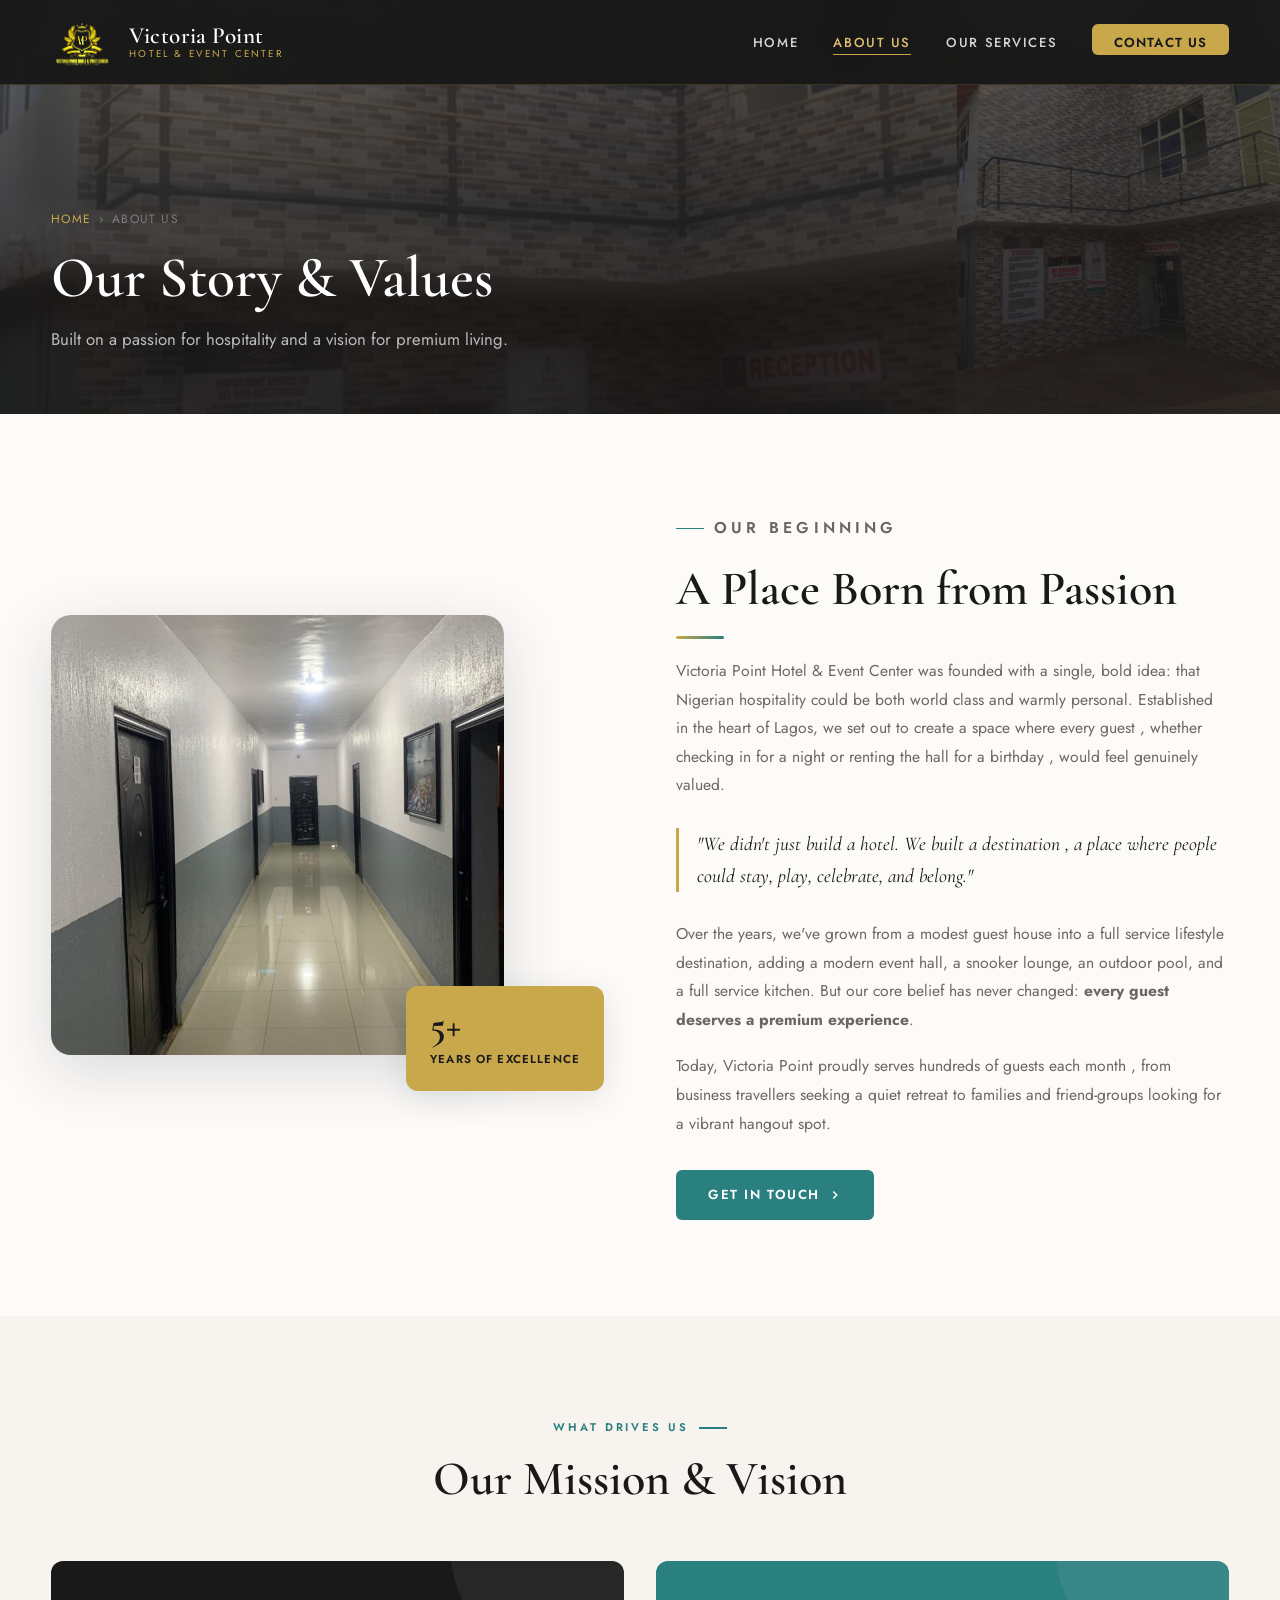
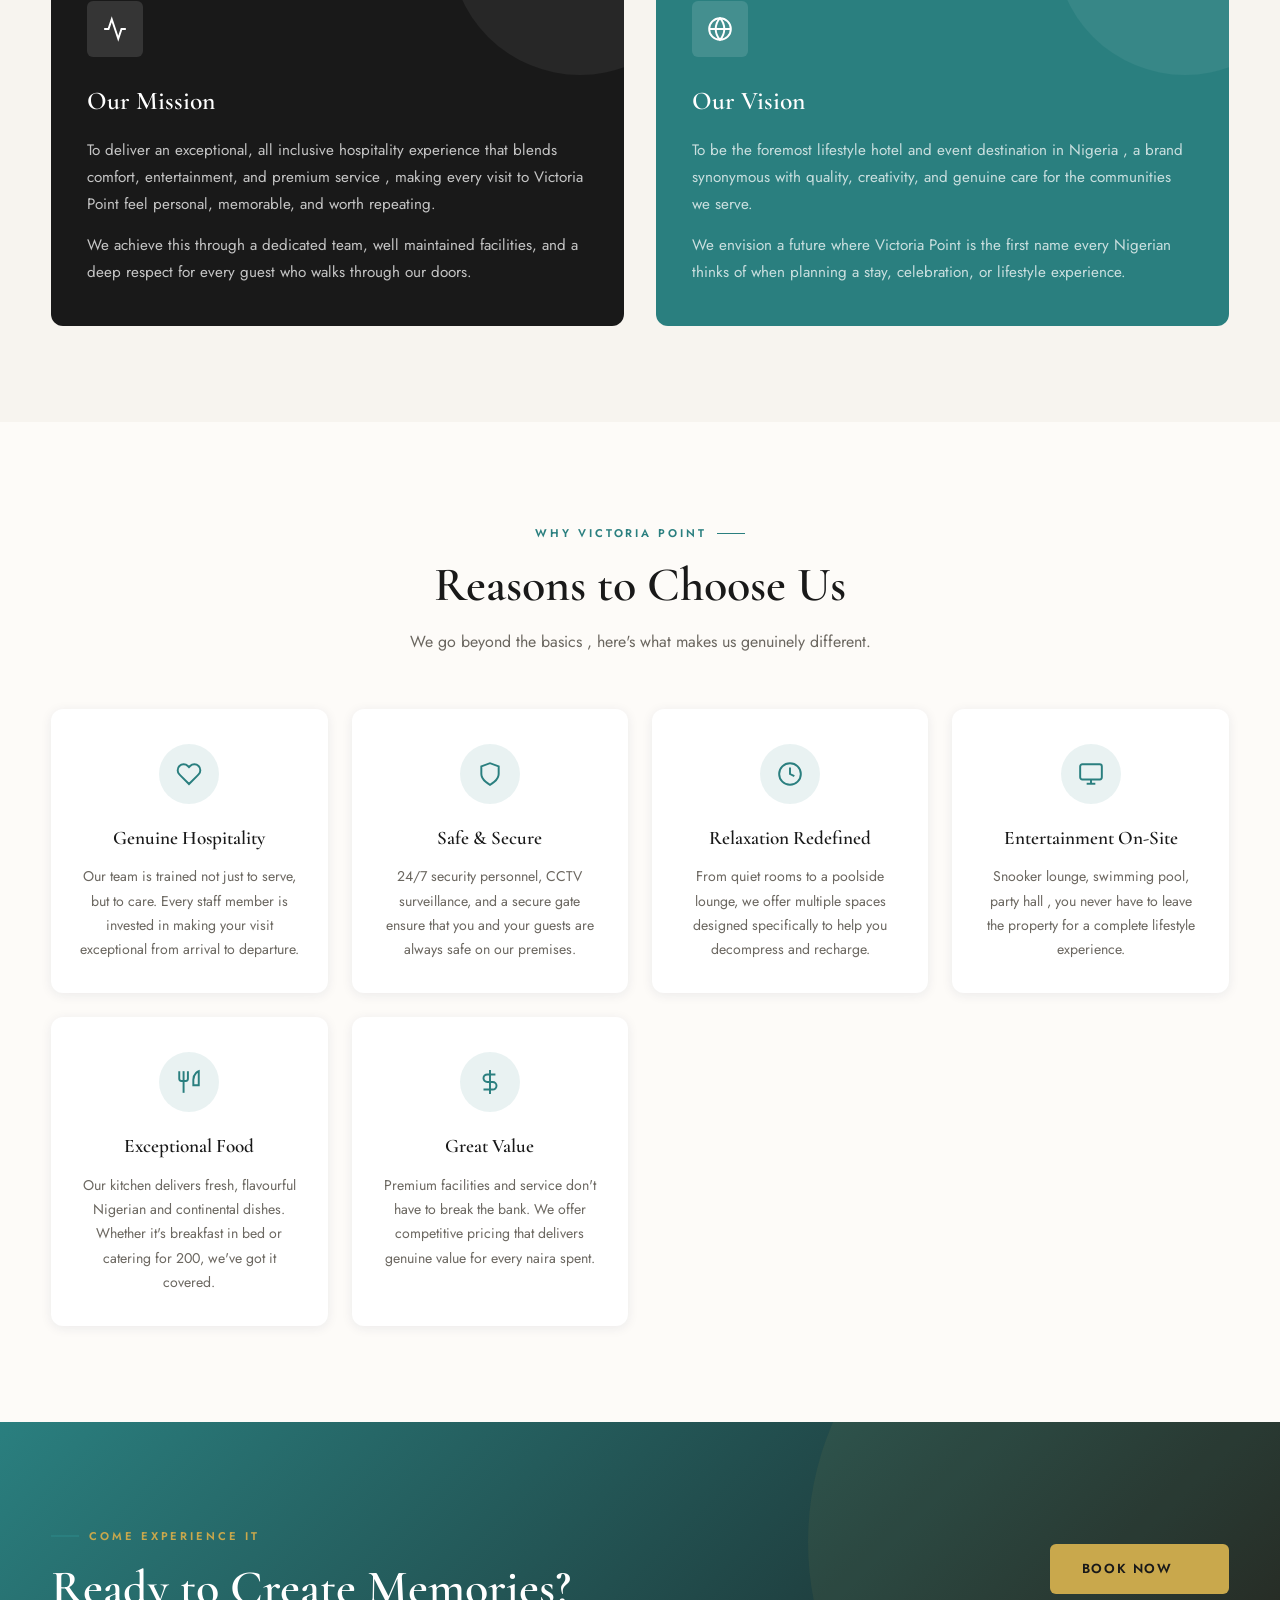
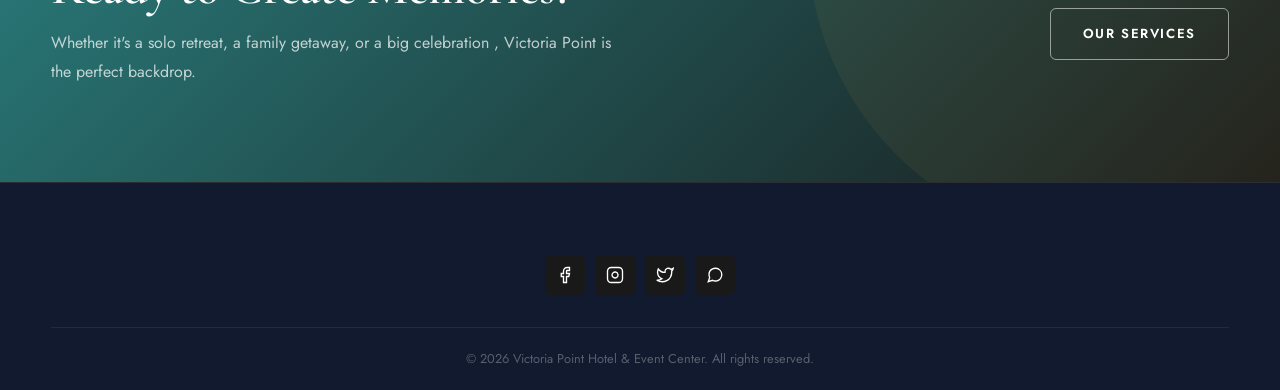
==== commit 6847a2ac: "Finalize website updates" ====
--- a/about.html
+++ b/about.html
@@ -18,13 +18,15 @@
   <meta property="og:url" content="https://victoriapointhotelepe.com/about.html" />
   <meta property="og:site_name" content="Victoria Point Hotel & Event Center" />
   <meta property="og:locale" content="en_NG" />
-  <meta property="og:image" content="https://victoriapointhotelepe.com/images/victoria_pointlogo-removebg-preview.png" />
+  <meta property="og:image" content="https://victoriapointhotelepe.com/images/exterior.jpeg" />
   <meta name="twitter:card" content="summary_large_image" />
   <meta name="twitter:title" content="About Victoria Point Hotel & Event Center" />
   <meta name="twitter:description" content="Our hospitality story, mission, vision, and premium facilities in Epe, Lagos." />
-  <meta name="twitter:image" content="https://victoriapointhotelepe.com/images/victoria_pointlogo-removebg-preview.png" />
+  <meta name="twitter:image" content="https://victoriapointhotelepe.com/images/exterior.jpeg" />
   <link rel="stylesheet" href="css/style.css" />
-  <link rel="icon" type="image/png" href="images/victoria_pointlogo-removebg-preview.png" />
+  <link rel="icon" type="image/png" sizes="32x32" href="/favicon-32x32.png">
+  <link rel="icon" type="image/png" sizes="48x48" href="/favicon-48x48.png">
+  <link rel="apple-touch-icon" sizes="180x180" href="/apple-touch-icon.png">
   <script type="application/ld+json">
     {
       "@context": "https://schema.org",
@@ -74,7 +76,7 @@
 </nav>
 
 <header class="page-hero" aria-label="About us hero">
-  <div class="page-hero-bg" style="background-image: url('images/about-hero.jpg');" role="img" aria-label="Hotel lobby aerial view"></div>
+  <div class="page-hero-bg" style="background-image: url('images/exterior.jpeg');" role="img" aria-label="Victoria Point Hotel exterior"></div>
   <div class="page-hero-overlay"></div>
   <div class="container page-hero-content">
     <nav class="breadcrumb" aria-label="Breadcrumb">
@@ -93,7 +95,7 @@
     <div class="story-grid">
       <div class="story-img reveal-left">
         <div class="story-img-main">
-          <img src="images/client-image-placeholder.svg" alt="Placeholder for Victoria Point hotel exterior and pool" loading="lazy" />
+          <img src="images/lobby.jpeg" alt="Victoria Point Hotel lobby seating area" loading="lazy" />
         </div>
         <div class="story-badge" aria-label="5 years of excellence">
           <span class="big">5+</span>
--- a/css/style.css
+++ b/css/style.css
@@ -344,8 +344,33 @@
   position: absolute;
   inset: 0;
   background: var(--navy);
+  overflow: hidden;
   transform: scale(1.04);
   transition: transform 8s ease;
+}
+
+.hero-bg::before,
+.hero-bg::after {
+  content: "";
+  position: absolute;
+  inset: 0;
+  background-image: url('../images/exterior.jpeg');
+  background-repeat: no-repeat;
+  pointer-events: none;
+}
+
+.hero-bg::before {
+  background-position: center;
+  background-size: cover;
+  filter: blur(18px) saturate(1.08);
+  opacity: 0.52;
+  transform: scale(1.1);
+}
+
+.hero-bg::after {
+  background-position: right center;
+  background-size: auto 92%;
+  opacity: 0.78;
 }
 
 .hero.loaded .hero-bg { transform: scale(1); }
@@ -414,6 +439,23 @@
   flex-wrap: wrap;
 }
 
+@media (max-width: 760px) {
+  .hero-bg::after {
+    background-position: center;
+    background-size: auto 100%;
+    opacity: 0.46;
+  }
+
+  .hero-overlay {
+    background: linear-gradient(
+      120deg,
+      rgba(20,20,20,0.92) 0%,
+      rgba(20,20,20,0.78) 58%,
+      rgba(20,20,20,0.6) 100%
+    );
+  }
+}
+
 .btn {
   display: inline-flex;
   align-items: center;
@@ -587,22 +629,14 @@
 }
 
 .svc-img {
-  height: clamp(190px, 17vw, 240px);
-  background: #f3eee6;
+  height: clamp(250px, 30vw, 360px);
+  background: var(--cream);
   overflow: hidden;
   position: relative;
 }
 
 .svc-img::before {
-  content: "";
-  position: absolute;
-  inset: 0;
-  background-image: var(--svc-photo);
-  background-position: center;
-  background-size: cover;
-  filter: blur(14px) saturate(1.05);
-  opacity: 0.32;
-  transform: scale(1.1);
+  display: none;
 }
 
 .svc-img img {
@@ -614,20 +648,7 @@
   transition: transform 0.6s ease;
 }
 
-.svc-card:hover .svc-img img { transform: scale(1.03); }
-
-.svc-badge {
-  position: absolute;
-  top: 12px; right: 12px;
-  background: var(--gold);
-  color: var(--navy);
-  font-size: 0.58rem;
-  font-weight: 700;
-  letter-spacing: 0.16em;
-  text-transform: uppercase;
-  padding: 5px 9px;
-  border-radius: 999px;
-}
+.svc-card:hover .svc-img img { transform: scale(1.015); }
 
 .svc-body {
   display: grid;
@@ -726,42 +747,52 @@
 
 .gallery-grid {
   display: grid;
-  grid-template-columns: repeat(4, 1fr);
-  grid-template-rows: 260px 260px;
-  gap: 14px;
+  grid-template-columns: repeat(auto-fit, minmax(260px, 1fr));
+  gap: 18px;
   margin-top: 52px;
 }
 
 .gallery-item {
+  aspect-ratio: 4 / 5;
+  background: var(--cream);
   border-radius: var(--radius-sm);
   overflow: hidden;
   position: relative;
   cursor: pointer;
 }
 
-.gallery-item:nth-child(1) { grid-column: span 2; grid-row: span 2; }
-.gallery-item:nth-child(4) { grid-column: span 2; }
+.gallery-item:nth-child(3n + 1) { aspect-ratio: 3 / 4; }
+.gallery-item:nth-child(4n + 2) { aspect-ratio: 4 / 5; }
+
+.gallery-item::before {
+  display: none;
+}
 
 .gallery-item img {
-  width: 100%; height: 100%;
+  position: relative;
+  z-index: 1;
+  width: 100%;
+  height: 100%;
   object-fit: cover;
+  object-position: center;
   transition: transform 0.5s ease;
 }
 
-.gallery-item:hover img { transform: scale(1.07); }
+.gallery-item:hover img { transform: scale(1.02); }
 
 .gallery-overlay {
   position: absolute;
   inset: 0;
-  background: linear-gradient(to top, rgba(26,43,74,0.7) 0%, transparent 50%);
-  opacity: 0;
+  z-index: 2;
+  background: linear-gradient(to top, rgba(0,0,0,0.62) 0%, transparent 48%);
+  opacity: 1;
   transition: opacity var(--transition);
   display: flex;
   align-items: flex-end;
   padding: 20px;
 }
 
-.gallery-item:hover .gallery-overlay { opacity: 1; }
+.gallery-item:hover .gallery-overlay { opacity: 0.88; }
 
 .gallery-overlay span {
   color: #fff;
@@ -773,11 +804,15 @@
 
 @media (max-width: 768px) {
   .gallery-grid {
-    grid-template-columns: 1fr 1fr;
-    grid-template-rows: repeat(3, 200px);
-  }
-  .gallery-item:nth-child(1) { grid-column: span 2; grid-row: span 1; }
-  .gallery-item:nth-child(4) { grid-column: span 1; }
+    grid-template-columns: repeat(2, minmax(0, 1fr));
+    gap: 10px;
+  }
+
+  .gallery-item,
+  .gallery-item:nth-child(3n + 1),
+  .gallery-item:nth-child(4n + 2) {
+    aspect-ratio: 3 / 4;
+  }
 }
 
 .testimonials { background: var(--navy); }
@@ -831,6 +866,17 @@
 }
 
 .testi-avatar img { width: 100%; height: 100%; object-fit: cover; }
+
+.testi-initial {
+  display: flex;
+  align-items: center;
+  justify-content: center;
+  background: linear-gradient(135deg, var(--gold), var(--teal));
+  color: #fff;
+  font-size: 0.78rem;
+  font-weight: 700;
+  letter-spacing: 0.08em;
+}
 
 .testi-author-info {
   display: flex;
@@ -893,14 +939,39 @@
 .page-hero-bg {
   position: absolute;
   inset: 0;
+  overflow: hidden;
   background-size: cover;
   background-position: center;
+}
+
+.page-hero-bg::before,
+.page-hero-bg::after {
+  content: "";
+  position: absolute;
+  inset: 0;
+  background-image: inherit;
+  background-repeat: no-repeat;
+  pointer-events: none;
+}
+
+.page-hero-bg::before {
+  background-position: center;
+  background-size: cover;
+  filter: blur(16px) saturate(1.08);
+  opacity: 0.55;
+  transform: scale(1.1);
+}
+
+.page-hero-bg::after {
+  background-position: right center;
+  background-size: auto 104%;
+  opacity: 0.72;
 }
 
 .page-hero-overlay {
   position: absolute;
   inset: 0;
-  background: linear-gradient(to bottom, rgba(20,35,62,0.6), rgba(20,35,62,0.85));
+  background: linear-gradient(to bottom, rgba(20,20,20,0.58), rgba(20,20,20,0.88));
 }
 
 .page-hero-content {
@@ -938,6 +1009,14 @@
   max-width: 540px;
 }
 
+@media (max-width: 760px) {
+  .page-hero-bg::after {
+    background-position: center;
+    background-size: auto 105%;
+    opacity: 0.48;
+  }
+}
+
 .about-story { background: var(--off-white); }
 
 .story-grid {
@@ -956,6 +1035,7 @@
   width: 82%; height: 88%;
   border-radius: var(--radius-lg);
   overflow: hidden;
+  background: var(--cream);
   box-shadow: var(--shadow-lg);
 }
 
@@ -1385,8 +1465,6 @@
   font-weight: 500;
   color: var(--navy);
 }
-
-.social-links { display: flex; gap: 12px; }
 
 .social-btn {
   width: 40px; height: 40px;
@@ -1717,7 +1795,7 @@
   }
 
   .svc-img {
-    height: clamp(260px, 76vw, 340px);
+    height: clamp(340px, 105vw, 480px);
   }
 
   .svc-body {
@@ -1737,7 +1815,7 @@
   }
 
   .svc-img {
-    height: 220px;
+    height: clamp(300px, 52vw, 420px);
   }
 
   .exp-features {
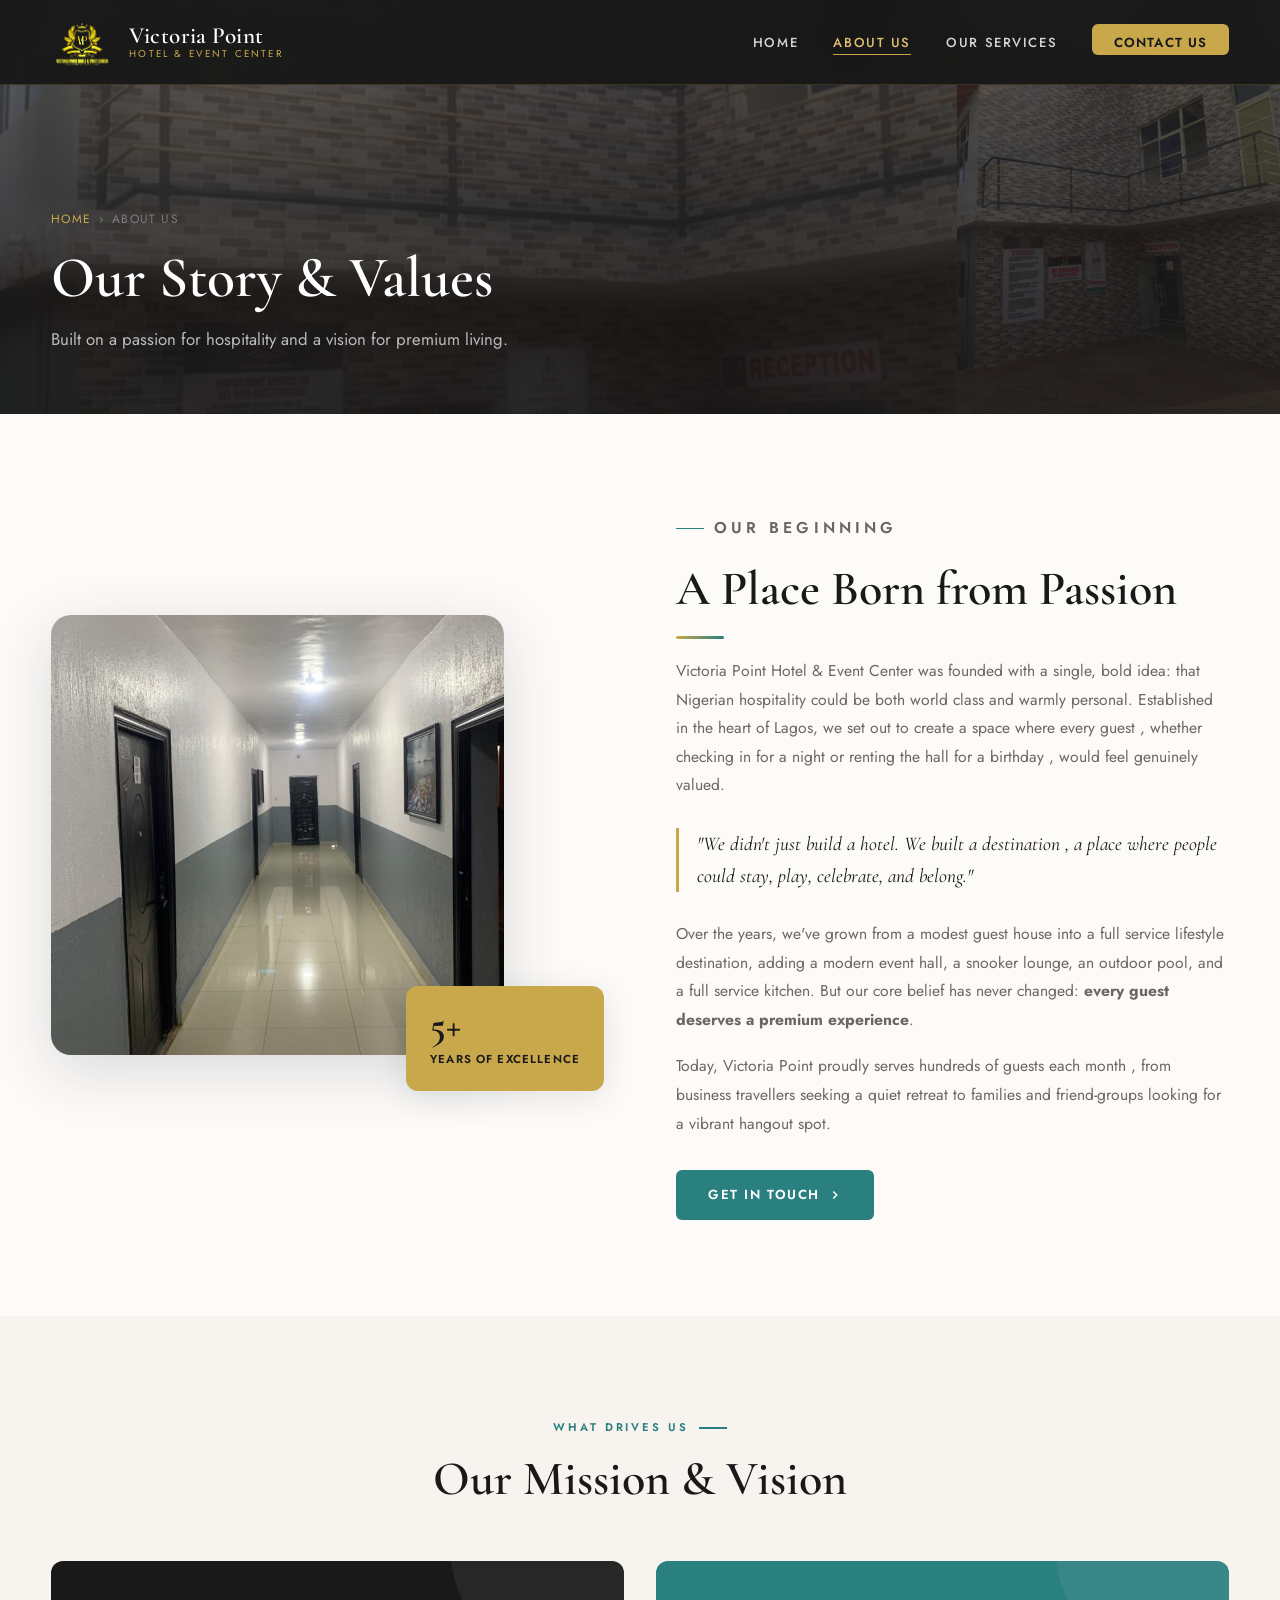
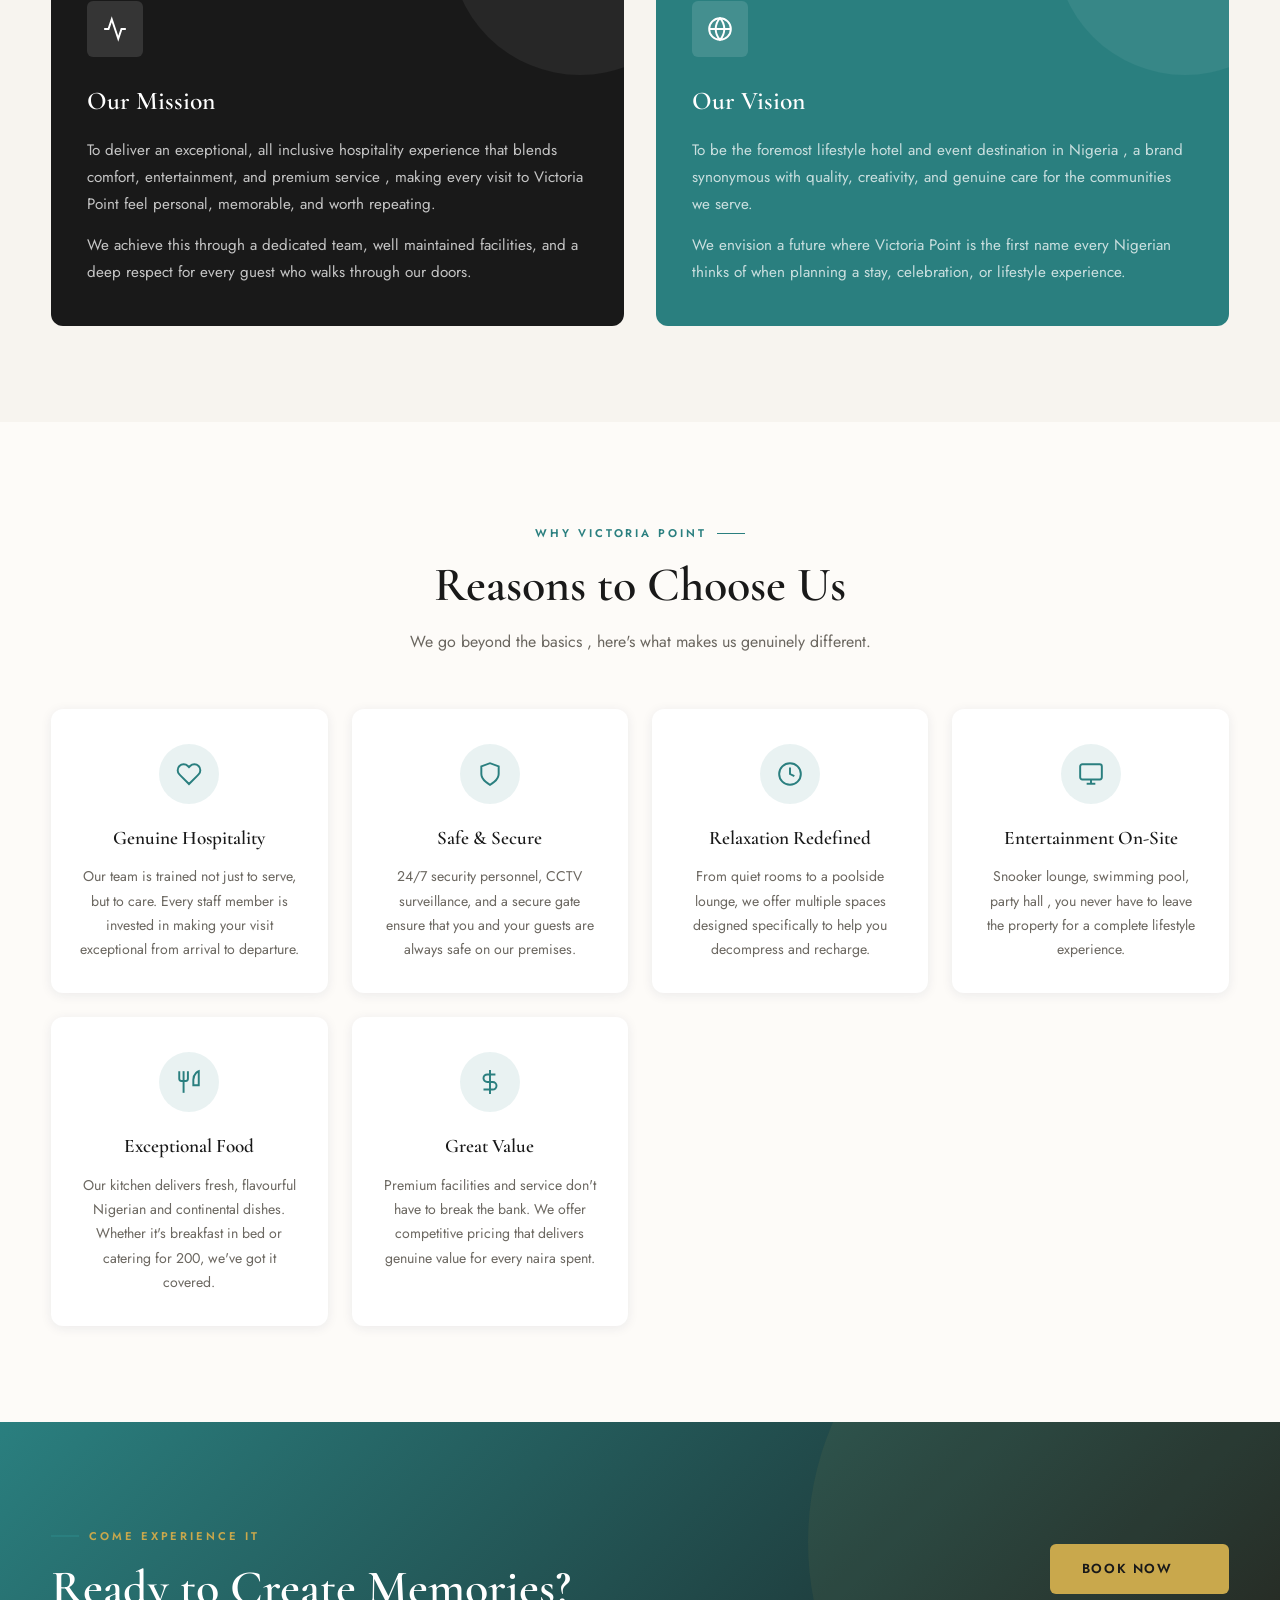
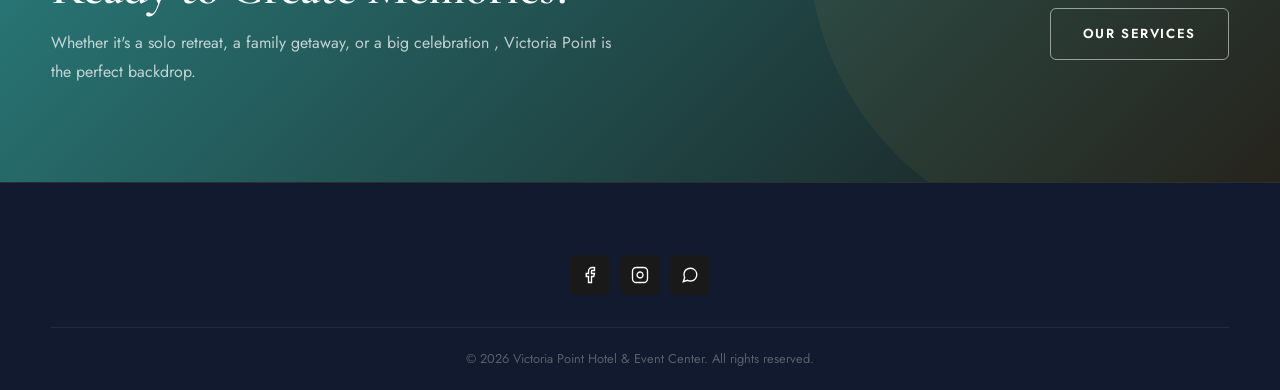
==== commit 78664a03: "Remove unused social links" ====
--- a/about.html
+++ b/about.html
@@ -225,7 +225,6 @@
       <div class="footer-social" aria-label="Social media links">
         <a href="https://www.facebook.com/victoriapointhotel" class="social-btn" aria-label="Facebook" target="_blank" rel="noopener noreferrer"><svg viewBox="0 0 24 24"><path d="M18 2h-3a5 5 0 00-5 5v3H7v4h3v8h4v-8h3l1-4h-4V7a1 1 0 011-1h3z"/></svg></a>
         <a href="https://www.instagram.com/victoriapointhotel" class="social-btn" aria-label="Instagram" target="_blank" rel="noopener noreferrer"><svg viewBox="0 0 24 24"><rect x="2" y="2" width="20" height="20" rx="5" ry="5"/><path d="M16 11.37A4 4 0 1112.63 8 4 4 0 0116 11.37z"/><line x1="17.5" y1="6.5" x2="17.51" y2="6.5"/></svg></a>
-        <a href="https://x.com/victoriapointhotel" class="social-btn" aria-label="Twitter / X" target="_blank" rel="noopener noreferrer"><svg viewBox="0 0 24 24"><path d="M23 3a10.9 10.9 0 01-3.14 1.53 4.48 4.48 0 00-7.86 3v1A10.66 10.66 0 013 4s-4 9 5 13a11.64 11.64 0 01-7 2c9 5 20 0 20-11.5a4.5 4.5 0 00-.08-.83A7.72 7.72 0 0023 3z"/></svg></a>
         <a href="https://wa.me/2348166515206" class="social-btn" aria-label="WhatsApp" target="_blank" rel="noopener noreferrer"><svg viewBox="0 0 24 24"><path d="M21 11.5a8.38 8.38 0 01-.9 3.8 8.5 8.5 0 01-7.6 4.7 8.38 8.38 0 01-3.8-.9L3 21l1.9-5.7a8.38 8.38 0 01-.9-3.8 8.5 8.5 0 014.7-7.6 8.38 8.38 0 013.8-.9h.5a8.48 8.48 0 018 8v.5z"/></svg></a>
       </div>
     </div>
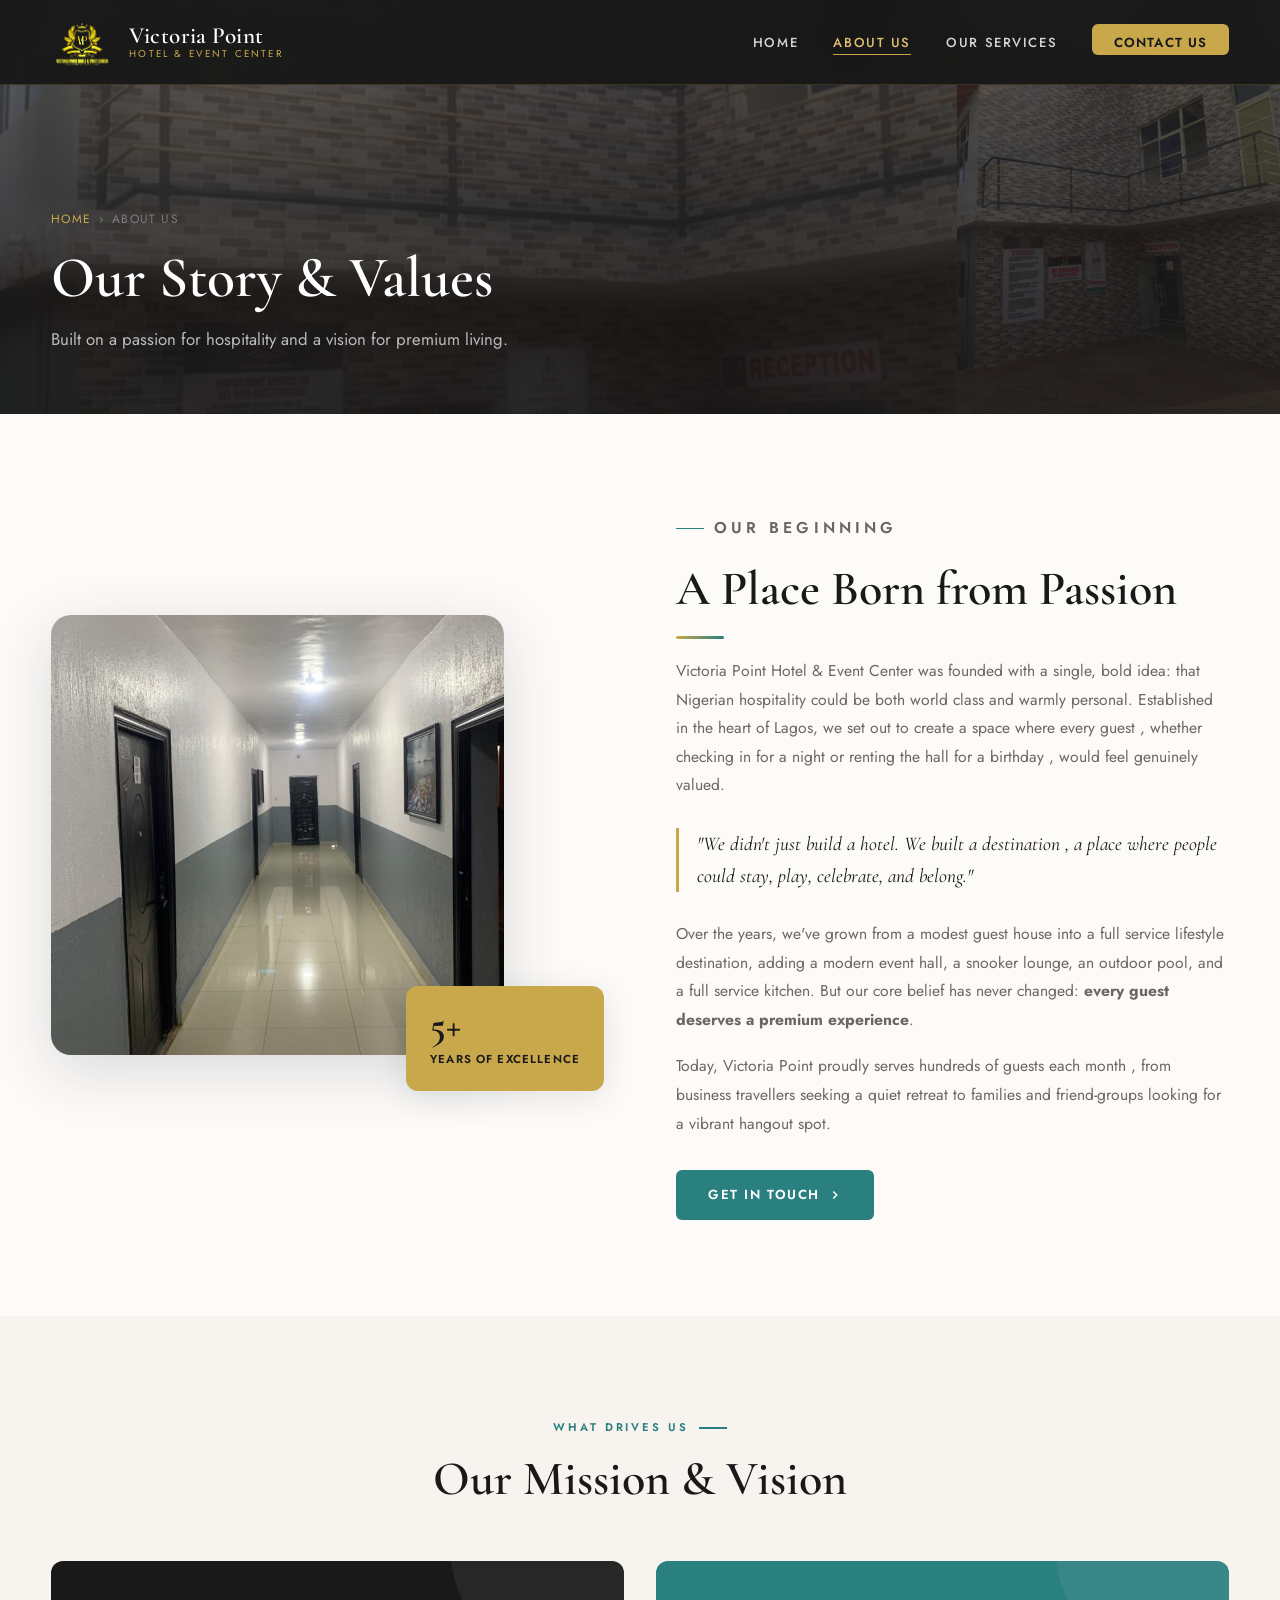
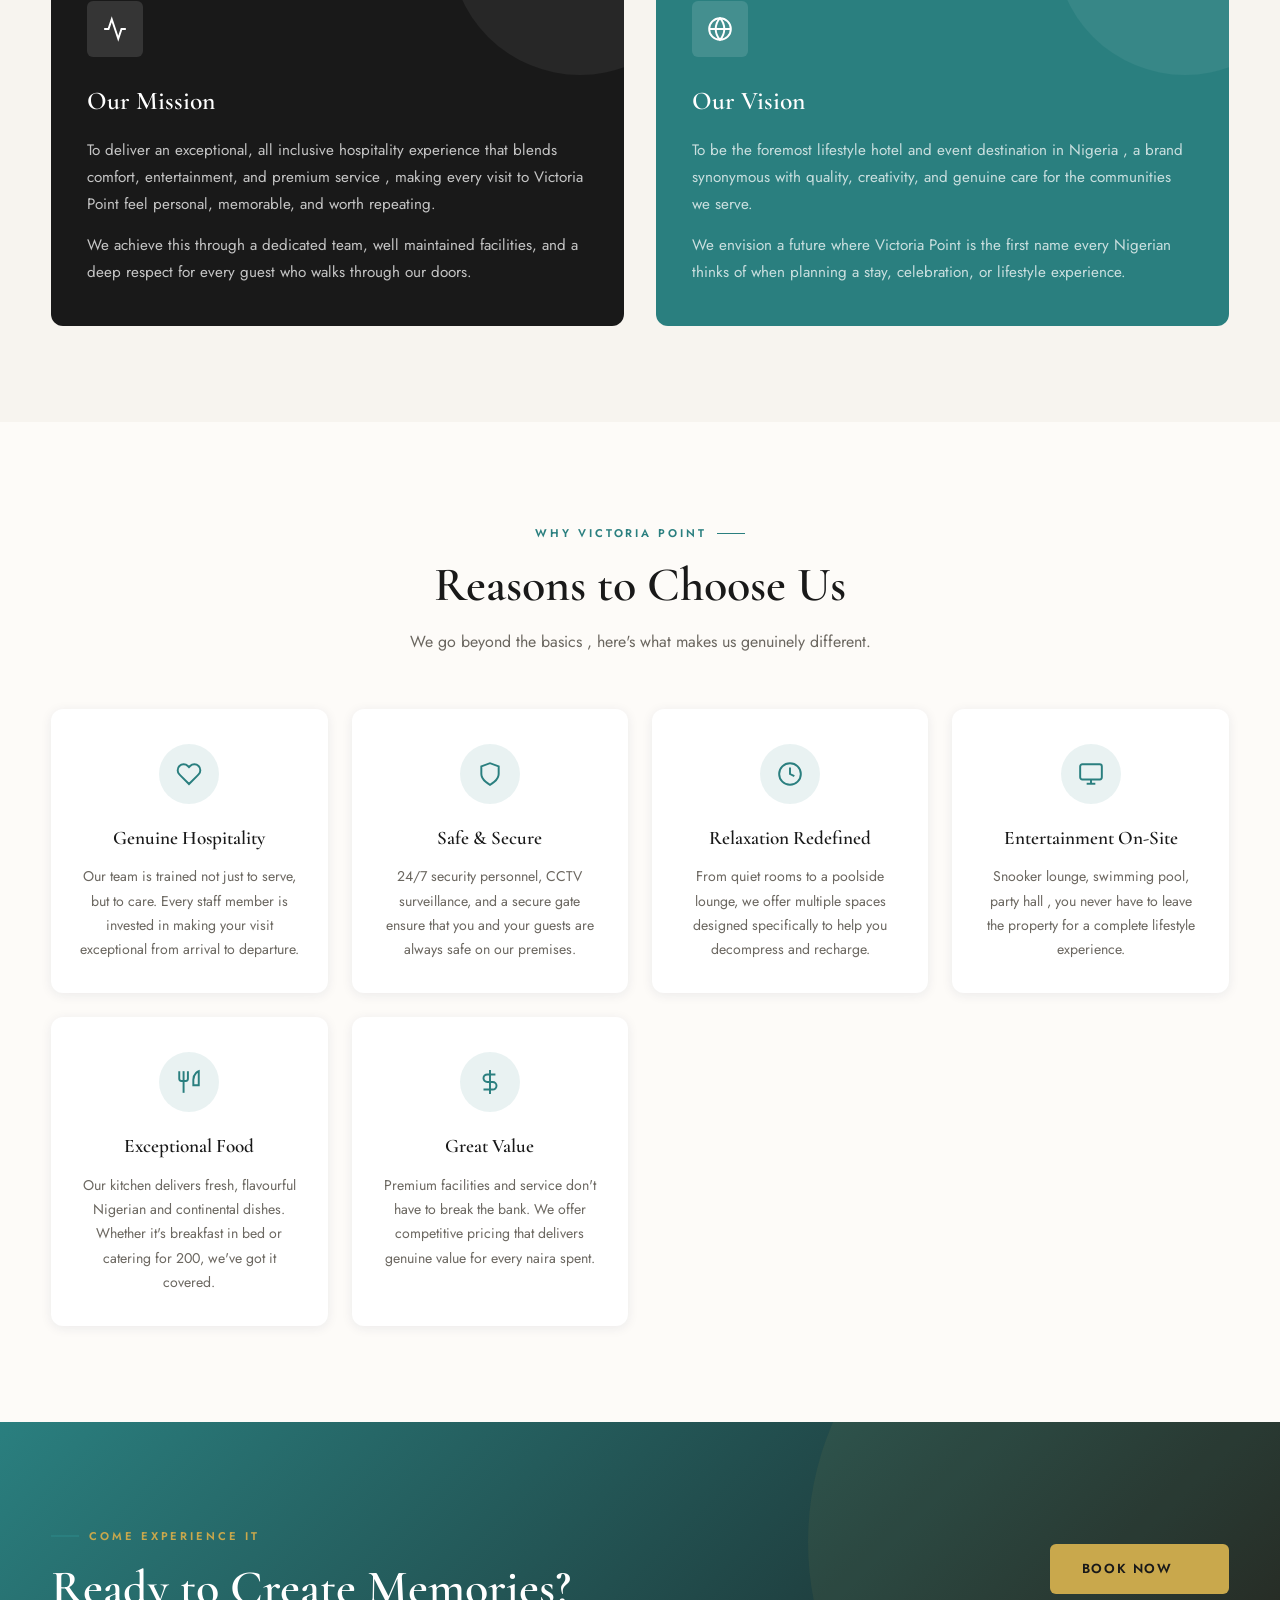
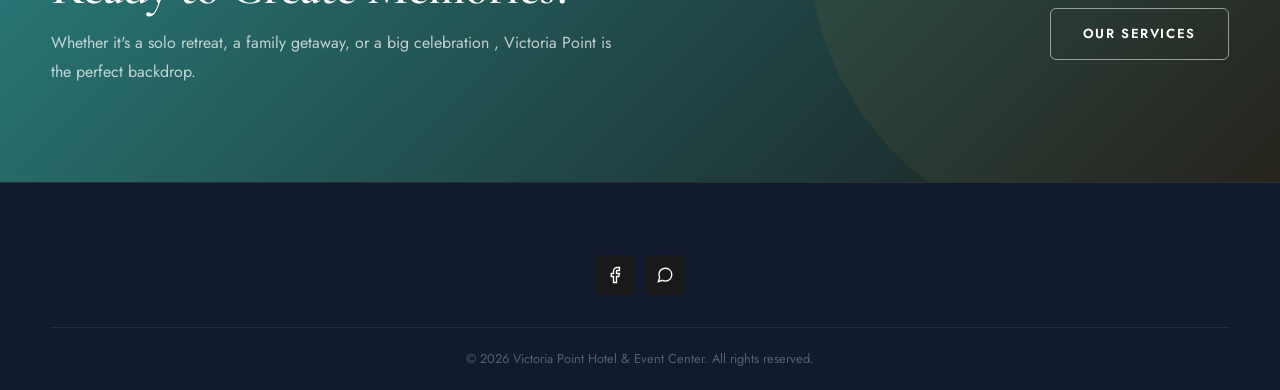
==== commit e245ec52: "Remove Instagram social link" ====
--- a/about.html
+++ b/about.html
@@ -224,7 +224,6 @@
     <div class="footer-grid">
       <div class="footer-social" aria-label="Social media links">
         <a href="https://www.facebook.com/victoriapointhotel" class="social-btn" aria-label="Facebook" target="_blank" rel="noopener noreferrer"><svg viewBox="0 0 24 24"><path d="M18 2h-3a5 5 0 00-5 5v3H7v4h3v8h4v-8h3l1-4h-4V7a1 1 0 011-1h3z"/></svg></a>
-        <a href="https://www.instagram.com/victoriapointhotel" class="social-btn" aria-label="Instagram" target="_blank" rel="noopener noreferrer"><svg viewBox="0 0 24 24"><rect x="2" y="2" width="20" height="20" rx="5" ry="5"/><path d="M16 11.37A4 4 0 1112.63 8 4 4 0 0116 11.37z"/><line x1="17.5" y1="6.5" x2="17.51" y2="6.5"/></svg></a>
         <a href="https://wa.me/2348166515206" class="social-btn" aria-label="WhatsApp" target="_blank" rel="noopener noreferrer"><svg viewBox="0 0 24 24"><path d="M21 11.5a8.38 8.38 0 01-.9 3.8 8.5 8.5 0 01-7.6 4.7 8.38 8.38 0 01-3.8-.9L3 21l1.9-5.7a8.38 8.38 0 01-.9-3.8 8.5 8.5 0 014.7-7.6 8.38 8.38 0 013.8-.9h.5a8.48 8.48 0 018 8v.5z"/></svg></a>
       </div>
     </div>
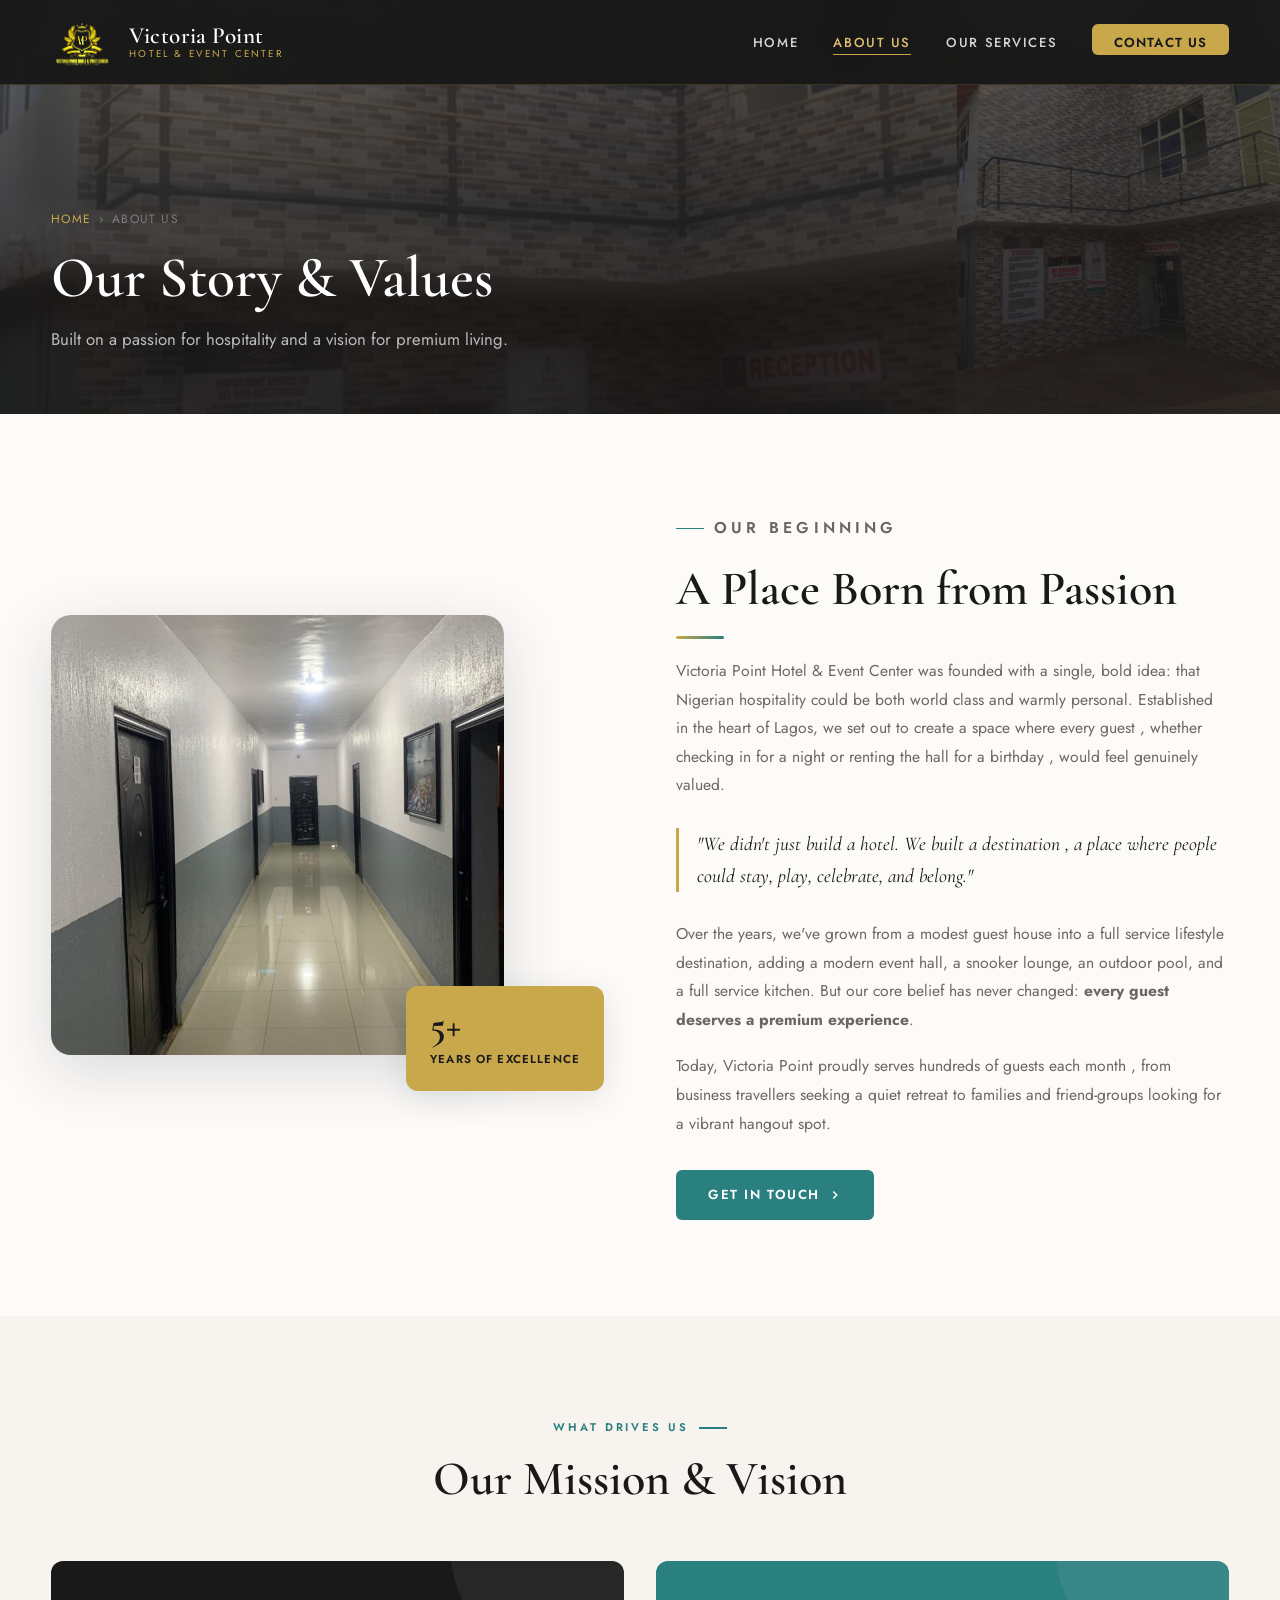
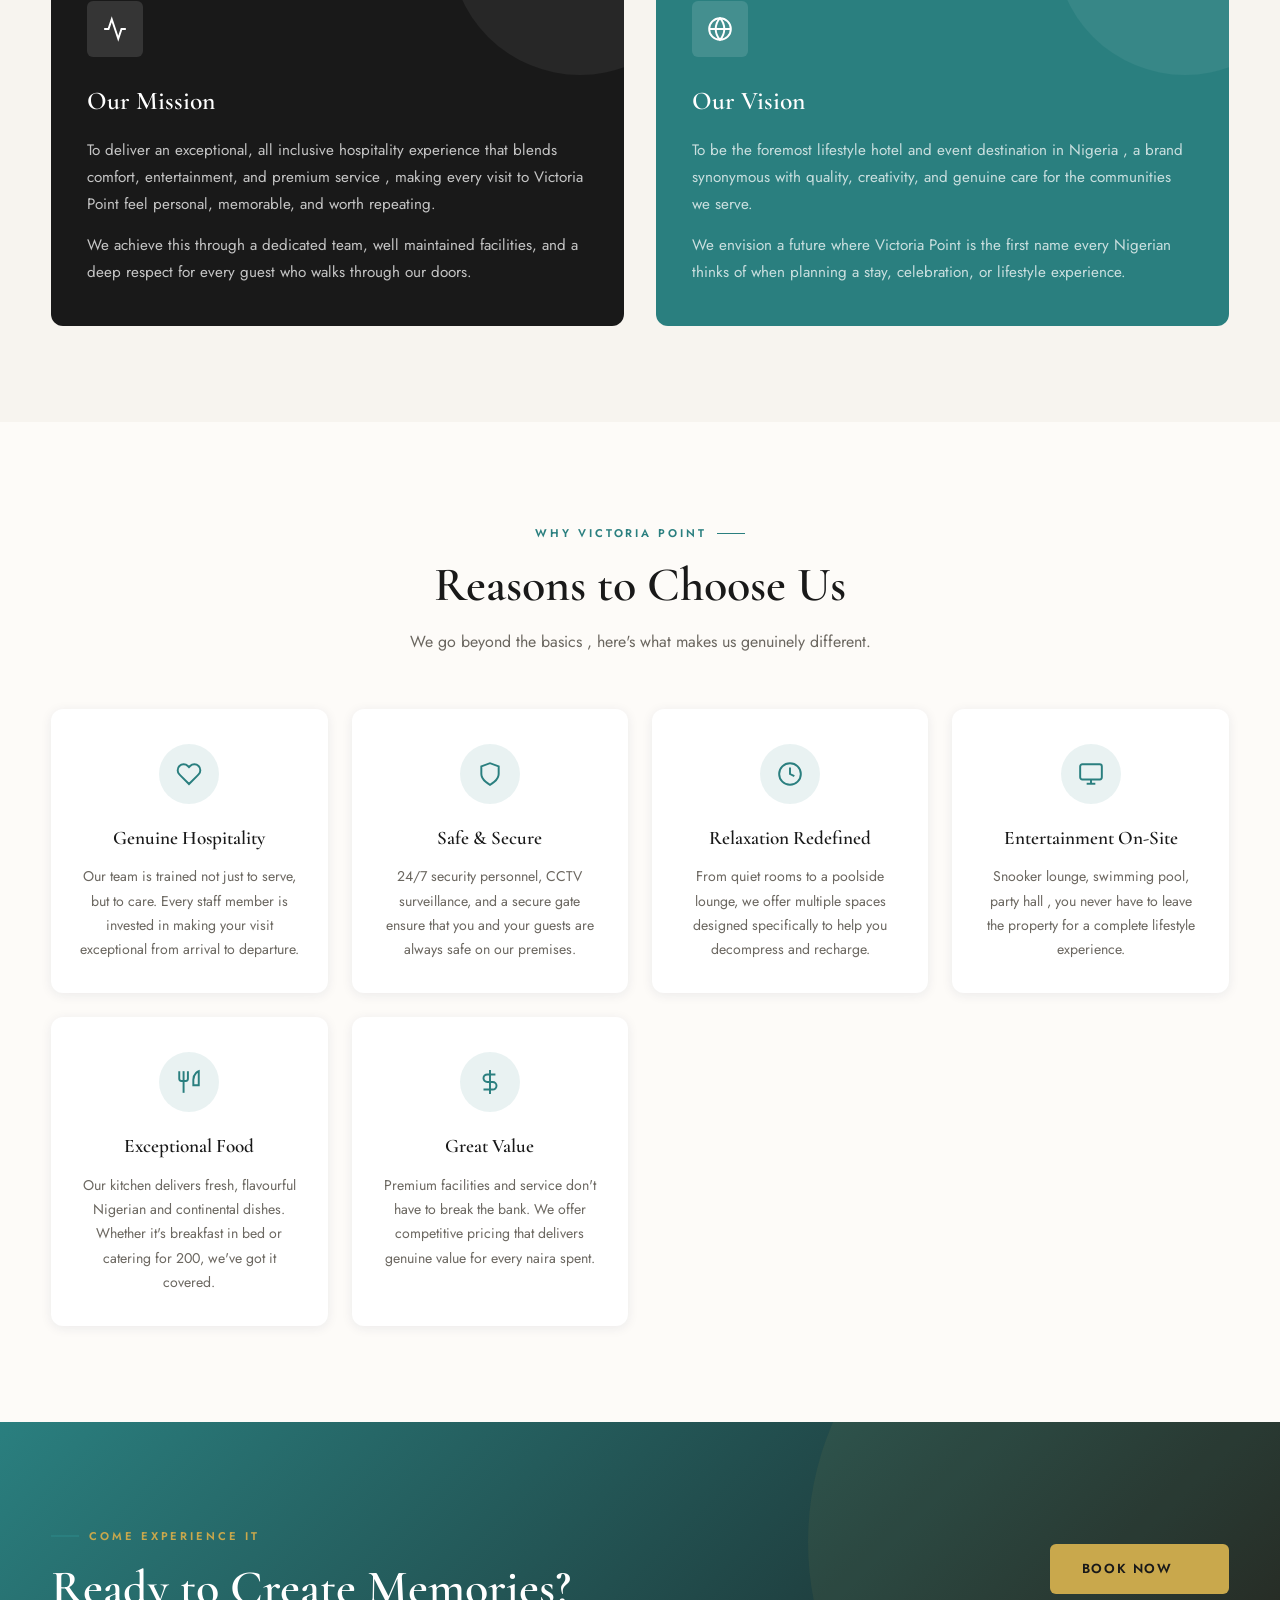
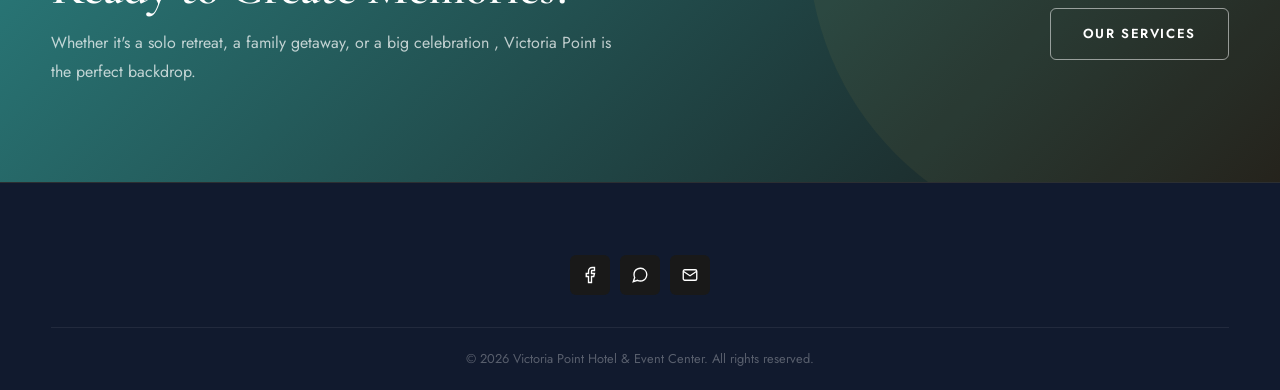
==== commit 8d6b203c: "Update contact info and service media" ====
--- a/about.html
+++ b/about.html
@@ -225,6 +225,7 @@
       <div class="footer-social" aria-label="Social media links">
         <a href="https://www.facebook.com/victoriapointhotel" class="social-btn" aria-label="Facebook" target="_blank" rel="noopener noreferrer"><svg viewBox="0 0 24 24"><path d="M18 2h-3a5 5 0 00-5 5v3H7v4h3v8h4v-8h3l1-4h-4V7a1 1 0 011-1h3z"/></svg></a>
         <a href="https://wa.me/2348166515206" class="social-btn" aria-label="WhatsApp" target="_blank" rel="noopener noreferrer"><svg viewBox="0 0 24 24"><path d="M21 11.5a8.38 8.38 0 01-.9 3.8 8.5 8.5 0 01-7.6 4.7 8.38 8.38 0 01-3.8-.9L3 21l1.9-5.7a8.38 8.38 0 01-.9-3.8 8.5 8.5 0 014.7-7.6 8.38 8.38 0 013.8-.9h.5a8.48 8.48 0 018 8v.5z"/></svg></a>
+        <a href="mailto:info@victoriapointhotelepe.com" class="social-btn" aria-label="Email"><svg viewBox="0 0 24 24"><rect x="3" y="5" width="18" height="14" rx="2"/><polyline points="3 7 12 13 21 7"/></svg></a>
       </div>
     </div>
     <div class="footer-bottom">
--- a/css/style.css
+++ b/css/style.css
@@ -604,13 +604,13 @@
 .services-preview { background: var(--cream); }
 
 .services-layout {
-  margin-top: 56px;
+  margin-top: 60px;
 }
 
 .services-grid {
   display: grid;
-  grid-template-columns: repeat(auto-fit, minmax(220px, 1fr));
-  gap: 18px;
+  grid-template-columns: repeat(auto-fit, minmax(min(100%, 330px), 1fr));
+  gap: 28px;
 }
 
 .svc-card {
@@ -621,15 +621,18 @@
   box-shadow: var(--shadow-sm);
   transition: transform var(--transition), box-shadow var(--transition);
   position: relative;
+  display: flex;
+  flex-direction: column;
 }
 
 .svc-card:hover {
-  transform: translateY(-4px);
+  transform: translateY(-6px);
   box-shadow: var(--shadow-lg);
 }
 
 .svc-img {
-  height: clamp(250px, 30vw, 360px);
+  aspect-ratio: 16 / 9;
+  height: auto;
   background: var(--cream);
   overflow: hidden;
   position: relative;
@@ -652,14 +655,15 @@
 
 .svc-body {
   display: grid;
-  grid-template-columns: 36px minmax(0, 1fr);
-  gap: 10px 12px;
-  align-items: center;
-  padding: 18px 18px 20px;
+  grid-template-columns: 48px minmax(0, 1fr);
+  gap: 12px 16px;
+  align-items: center;
+  padding: 26px 26px 30px;
+  flex: 1;
 }
 
 .svc-icon {
-  width: 36px; height: 36px;
+  width: 48px; height: 48px;
   background: rgba(42,127,127,0.1);
   border-radius: var(--radius-sm);
   display: flex;
@@ -668,23 +672,23 @@
 }
 
 .svc-icon svg {
-  width: 19px; height: 19px;
+  width: 23px; height: 23px;
   stroke: var(--teal); fill: none; stroke-width: 1.8;
 }
 
 .svc-body h3 {
   font-family: var(--font-serif);
-  font-size: 1.18rem;
+  font-size: 1.48rem;
   font-weight: 600;
   color: var(--navy);
-  line-height: 1.1;
+  line-height: 1.12;
 }
 
 .svc-body p {
   grid-column: 1 / -1;
-  font-size: 0.82rem;
+  font-size: 0.96rem;
   color: var(--text-light);
-  line-height: 1.48;
+  line-height: 1.65;
   margin-bottom: 0;
 }
 
@@ -1464,6 +1468,16 @@
   font-size: 0.96rem;
   font-weight: 500;
   color: var(--navy);
+}
+
+.c-item-text .value a {
+  color: inherit;
+  overflow-wrap: anywhere;
+  transition: color var(--transition);
+}
+
+.c-item-text .value a:hover {
+  color: var(--teal);
 }
 
 .social-btn {
@@ -1600,6 +1614,12 @@
 
 .form-success p { font-size: 0.95rem; color: var(--text-light); }
 
+.form-success a {
+  color: var(--teal);
+  font-weight: 600;
+  overflow-wrap: anywhere;
+}
+
 .map-section { background: var(--cream); padding: 72px 0; }
 
 .map-wrap {
@@ -1794,10 +1814,6 @@
     gap: 18px;
   }
 
-  .svc-img {
-    height: clamp(340px, 105vw, 480px);
-  }
-
   .svc-body {
     padding: 16px 16px 18px;
   }
@@ -1814,10 +1830,6 @@
     grid-template-columns: repeat(2, minmax(0, 1fr));
   }
 
-  .svc-img {
-    height: clamp(300px, 52vw, 420px);
-  }
-
   .exp-features {
     grid-template-columns: repeat(2, minmax(0, 1fr));
   }
